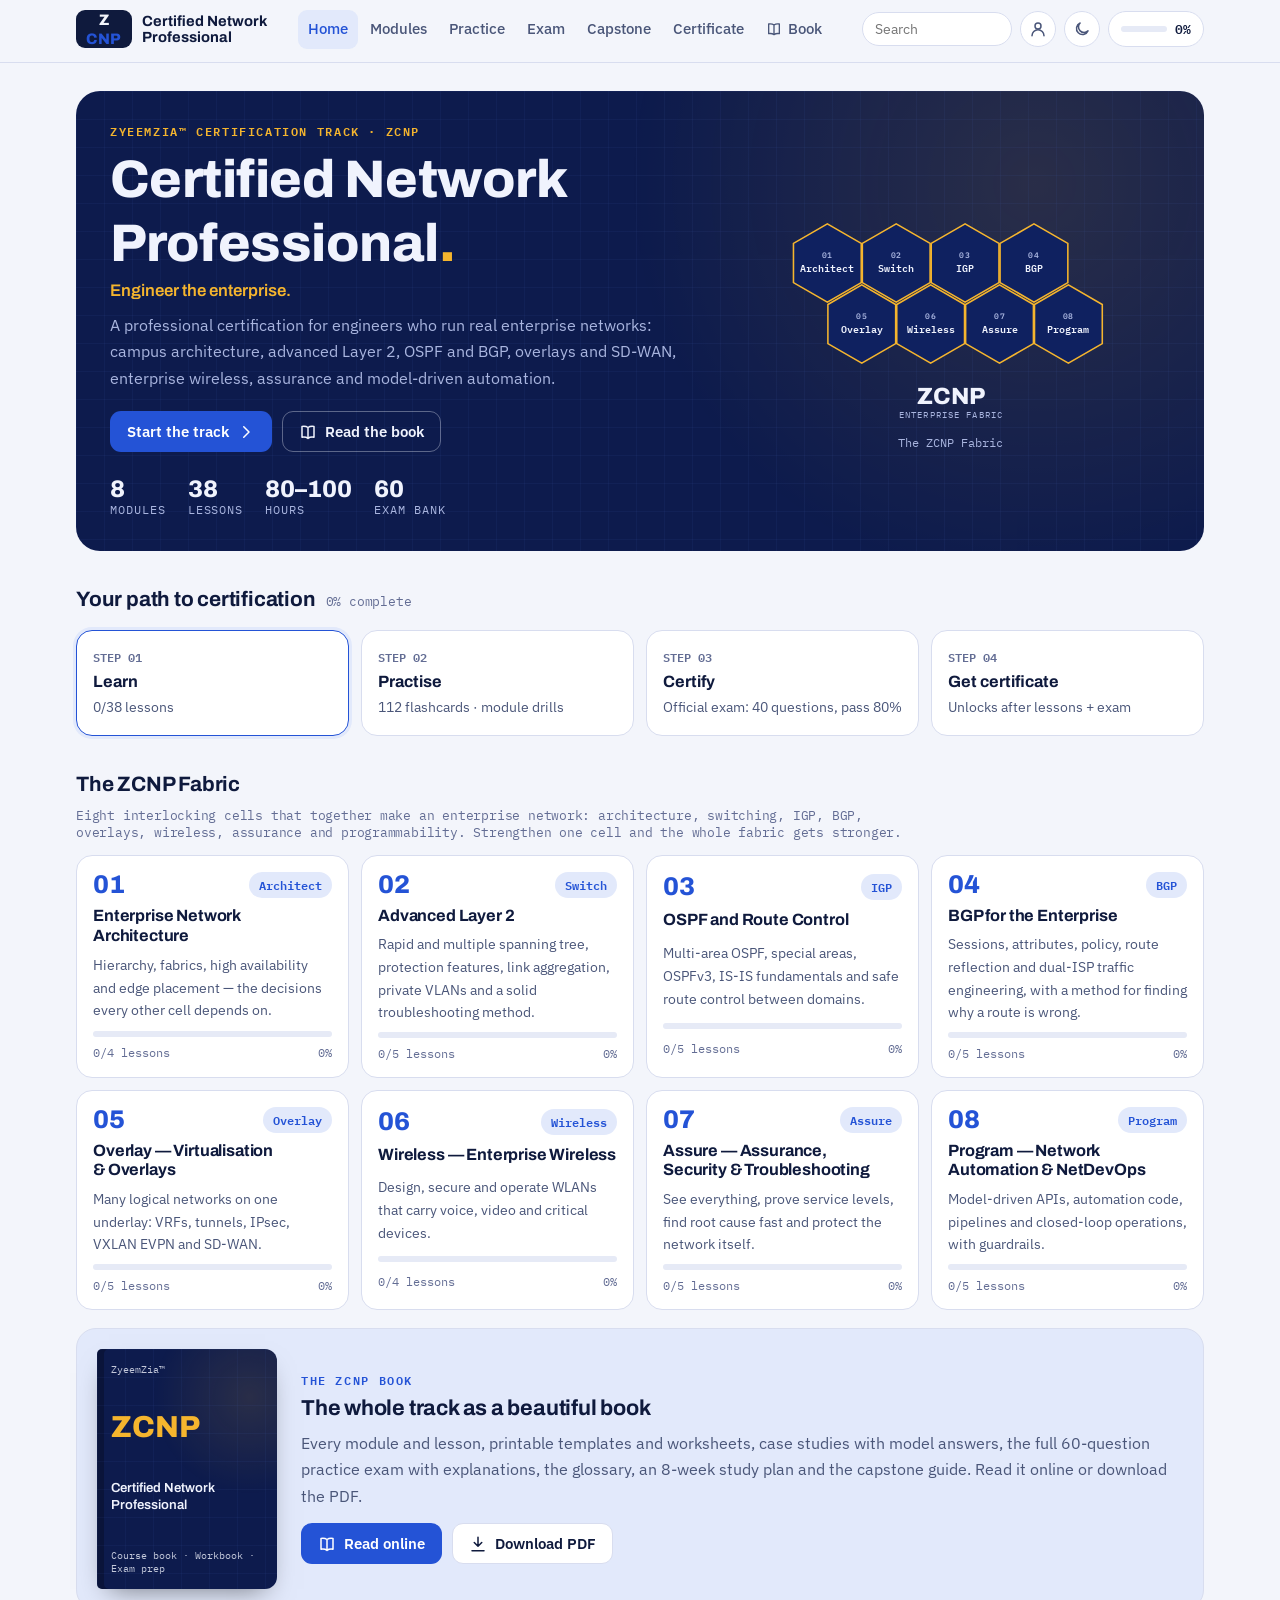
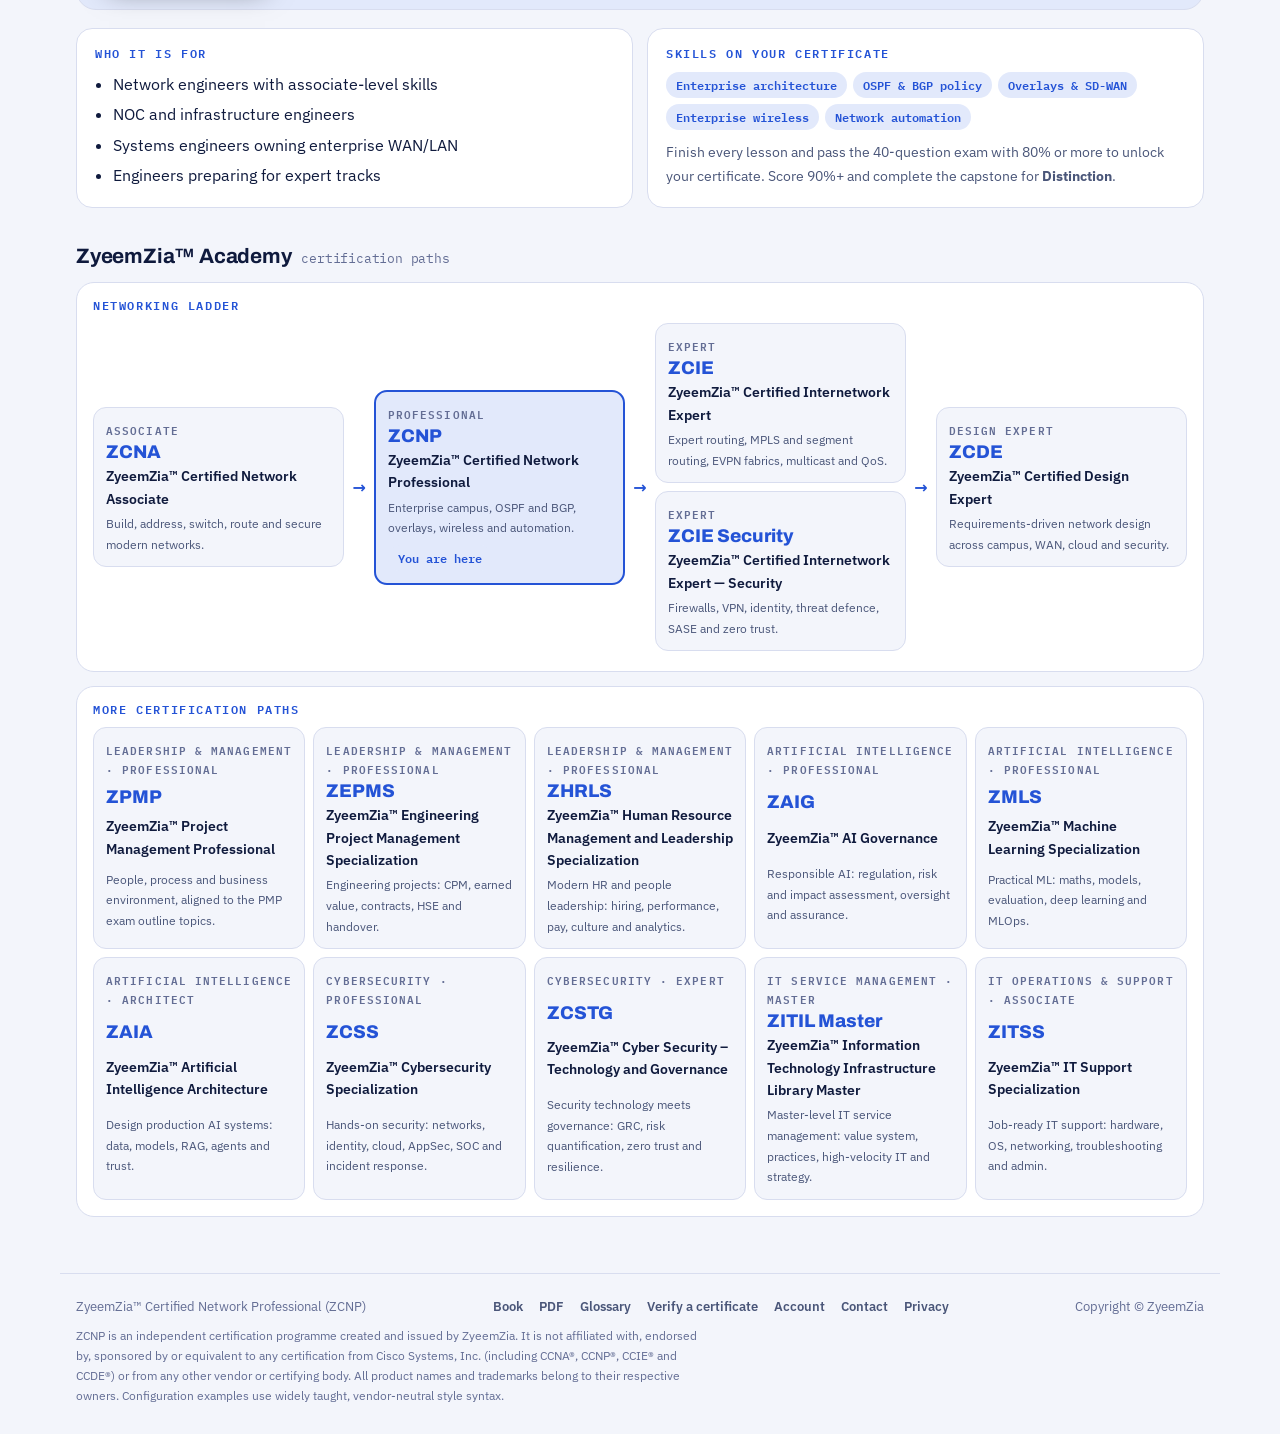
==== index.html @ 9e2314c8 "2026 content refresh: diagrams in lessons and book, key takeaways, faster pages Up-to-date content a" ====
<!doctype html>
<html lang="en">
<head>
<meta charset="utf-8">
<meta name="viewport" content="width=device-width, initial-scale=1, viewport-fit=cover">
<title>ZyeemZia™ Certified Network Professional (ZCNP)</title>
<meta name="description" content="ZyeemZia™ Certified Network Professional (ZCNP): enterprise architecture, advanced switching, OSPF and BGP, overlays and SD-WAN, enterprise wireless, assurance and network automation. Free online course, smart book and certificate. Independent programme, not affiliated with Cisco.">
<meta name="author" content="ZyeemZia">
<meta name="theme-color" content="#0d1b4d">
<link rel="icon" href="favicon.svg" type="image/svg+xml">
<link rel="canonical" href="https://zcnp.zyeemzia.com/">
<meta property="og:type" content="website">
<meta property="og:site_name" content="ZyeemZia™ Certification Tracks">
<meta property="og:title" content="ZyeemZia™ Certified Network Professional (ZCNP)">
<meta property="og:description" content="ZyeemZia™ Certified Network Professional (ZCNP): enterprise architecture, advanced switching, OSPF and BGP, overlays and SD-WAN, enterprise wireless, assurance and network automation. Free online course, smart book and certificate. Independent programme, not affiliated with Cisco.">
<meta property="og:url" content="https://zcnp.zyeemzia.com/">
<meta property="og:image" content="https://zcnp.zyeemzia.com/og-image.png">
<meta property="og:image:width" content="1200">
<meta property="og:image:height" content="630">
<meta name="twitter:card" content="summary_large_image">
<meta name="twitter:image" content="https://zcnp.zyeemzia.com/og-image.png">
<script>try{var z=JSON.parse(localStorage.getItem("zcnp.v1")||"{}").theme;if(z==="dark"||z==="light")document.documentElement.setAttribute("data-theme",z)}catch(e){}</script>
<link rel="stylesheet" href="fonts.css?v=66d4b9ed12">
<link rel="stylesheet" href="theme.css?v=30d2abb371">
<link rel="preload" href="fonts/IBMPlexSans-400-latin-a68a20.woff2" as="font" type="font/woff2" crossorigin>
<link rel="preload" href="fonts/Archivo-600-latin-79dc5e.woff2" as="font" type="font/woff2" crossorigin>
<link rel="stylesheet" href="app.css?v=385b0e401c">
</head>
<body>
<header class="topbar">
  <div class="topbar-in">
    <a class="brand" href="#home" aria-label="ZCNP home"><span class="brand-mark">Z<i>CNP</i></span><span class="brand-text"><b>Certified Network Professional</b><small>ZyeemZia™ Certification Track</small></span></a>
    <nav class="mainnav" id="mainnav" aria-label="Main"></nav>
    <div class="top-tools">
      <form class="search" id="searchForm" role="search"><input id="searchInput" type="search" placeholder="Search" aria-label="Search lessons and terms"></form>
      <a class="icon-btn search-icon" href="#search/" aria-label="Search"><svg viewBox="0 0 24 24" fill="none" stroke="currentColor" stroke-width="2" stroke-linecap="round" aria-hidden="true"><circle cx="11" cy="11" r="7"/><path d="M20 20l-4-4"/></svg></a>
      <a class="icon-btn" id="acctBtn" href="#account" aria-label="Sign in"></a>
      <button class="icon-btn" id="themeBtn" type="button" aria-label="Toggle dark mode"></button>
      <a class="prog-chip" id="progChip" href="#settings" aria-label="Your progress"></a>
    </div>
  </div>
  <div class="read-bar" id="readBar"></div>
</header>
<main id="view" class="view" tabindex="-1"><div class="boot" aria-label="Loading the course"><i></i><i></i><i></i></div></main>
<footer class="site-foot">
  <div class="row"><span>ZyeemZia™ Certified Network Professional (ZCNP)</span><span style="display:flex;gap:16px;flex-wrap:wrap"><a href="book.html" target="_blank" rel="noopener">Book</a><a href="ZCNP-Book.pdf" download>PDF</a><a href="#glossary">Glossary</a><a href="#verify/">Verify a certificate</a><a href="#account">Account</a><a href="#contact">Contact</a><a href="privacy.html">Privacy</a></span><span>Copyright © ZyeemZia</span></div>
  <p class="disc" id="disc"></p>
</footer>
<nav class="tabbar" id="tabbar" aria-label="Main mobile"></nav>
<div class="toast" id="toast" role="status" aria-live="polite" hidden></div>
<script defer src="core.js?v=756f940ff2"></script>
<script defer src="figures.js?v=d0575e00c2"></script>
<script defer src="family.js?v=7f5398b318"></script>
<script defer src="data/track.js?v=e5dce56b9c"></script>
<script defer src="data/m1-4.js?v=70530b1c42"></script>
<script defer src="data/m5-8.js?v=0940fc25f3"></script>
<script defer src="app.js?v=317a90ee0c"></script>
</body>
</html>
---- fonts.css ----
/* Bundled Google Fonts (SIL Open Font License) for offline use and PDF printing */
@font-face {
  font-family: 'Archivo';
  font-style: normal;
  font-weight: 600;
  font-stretch: 100%;
  font-display: swap;
  src: url(fonts/Archivo-600-latin-ext-20ba07.woff2) format('woff2');
  unicode-range: U+0100-02BA, U+02BD-02C5, U+02C7-02CC, U+02CE-02D7, U+02DD-02FF, U+0304, U+0308, U+0329, U+1D00-1DBF, U+1E00-1E9F, U+1EF2-1EFF, U+2020, U+20A0-20AB, U+20AD-20C4, U+2113, U+2C60-2C7F, U+A720-A7FF;
}
@font-face {
  font-family: 'Archivo';
  font-style: normal;
  font-weight: 600;
  font-stretch: 100%;
  font-display: swap;
  src: url(fonts/Archivo-600-latin-79dc5e.woff2) format('woff2');
  unicode-range: U+0000-00FF, U+0131, U+0152-0153, U+02BB-02BC, U+02C6, U+02DA, U+02DC, U+0304, U+0308, U+0329, U+2000-206F, U+20AC, U+2122, U+2191, U+2193, U+2212, U+2215, U+FEFF, U+FFFD;
}
@font-face {
  font-family: 'Archivo';
  font-style: normal;
  font-weight: 700;
  font-stretch: 100%;
  font-display: swap;
  src: url(fonts/Archivo-600-latin-ext-20ba07.woff2) format('woff2');
  unicode-range: U+0100-02BA, U+02BD-02C5, U+02C7-02CC, U+02CE-02D7, U+02DD-02FF, U+0304, U+0308, U+0329, U+1D00-1DBF, U+1E00-1E9F, U+1EF2-1EFF, U+2020, U+20A0-20AB, U+20AD-20C4, U+2113, U+2C60-2C7F, U+A720-A7FF;
}
@font-face {
  font-family: 'Archivo';
  font-style: normal;
  font-weight: 700;
  font-stretch: 100%;
  font-display: swap;
  src: url(fonts/Archivo-600-latin-79dc5e.woff2) format('woff2');
  unicode-range: U+0000-00FF, U+0131, U+0152-0153, U+02BB-02BC, U+02C6, U+02DA, U+02DC, U+0304, U+0308, U+0329, U+2000-206F, U+20AC, U+2122, U+2191, U+2193, U+2212, U+2215, U+FEFF, U+FFFD;
}
@font-face {
  font-family: 'Archivo';
  font-style: normal;
  font-weight: 800;
  font-stretch: 100%;
  font-display: swap;
  src: url(fonts/Archivo-600-latin-ext-20ba07.woff2) format('woff2');
  unicode-range: U+0100-02BA, U+02BD-02C5, U+02C7-02CC, U+02CE-02D7, U+02DD-02FF, U+0304, U+0308, U+0329, U+1D00-1DBF, U+1E00-1E9F, U+1EF2-1EFF, U+2020, U+20A0-20AB, U+20AD-20C4, U+2113, U+2C60-2C7F, U+A720-A7FF;
}
@font-face {
  font-family: 'Archivo';
  font-style: normal;
  font-weight: 800;
  font-stretch: 100%;
  font-display: swap;
  src: url(fonts/Archivo-600-latin-79dc5e.woff2) format('woff2');
  unicode-range: U+0000-00FF, U+0131, U+0152-0153, U+02BB-02BC, U+02C6, U+02DA, U+02DC, U+0304, U+0308, U+0329, U+2000-206F, U+20AC, U+2122, U+2191, U+2193, U+2212, U+2215, U+FEFF, U+FFFD;
}
@font-face {
  font-family: 'IBM Plex Mono';
  font-style: normal;
  font-weight: 400;
  font-display: swap;
  src: url(fonts/IBMPlexMono-400-latin-ext-7f25d9.woff2) format('woff2');
  unicode-range: U+0100-02BA, U+02BD-02C5, U+02C7-02CC, U+02CE-02D7, U+02DD-02FF, U+0304, U+0308, U+0329, U+1D00-1DBF, U+1E00-1E9F, U+1EF2-1EFF, U+2020, U+20A0-20AB, U+20AD-20C4, U+2113, U+2C60-2C7F, U+A720-A7FF;
}
@font-face {
  font-family: 'IBM Plex Mono';
  font-style: normal;
  font-weight: 400;
  font-display: swap;
  src: url(fonts/IBMPlexMono-400-latin-d196e8.woff2) format('woff2');
  unicode-range: U+0000-00FF, U+0131, U+0152-0153, U+02BB-02BC, U+02C6, U+02DA, U+02DC, U+0304, U+0308, U+0329, U+2000-206F, U+20AC, U+2122, U+2191, U+2193, U+2212, U+2215, U+FEFF, U+FFFD;
}
@font-face {
  font-family: 'IBM Plex Mono';
  font-style: normal;
  font-weight: 600;
  font-display: swap;
  src: url(fonts/IBMPlexMono-600-latin-ext-bf8910.woff2) format('woff2');
  unicode-range: U+0100-02BA, U+02BD-02C5, U+02C7-02CC, U+02CE-02D7, U+02DD-02FF, U+0304, U+0308, U+0329, U+1D00-1DBF, U+1E00-1E9F, U+1EF2-1EFF, U+2020, U+20A0-20AB, U+20AD-20C4, U+2113, U+2C60-2C7F, U+A720-A7FF;
}
@font-face {
  font-family: 'IBM Plex Mono';
  font-style: normal;
  font-weight: 600;
  font-display: swap;
  src: url(fonts/IBMPlexMono-600-latin-9b8270.woff2) format('woff2');
  unicode-range: U+0000-00FF, U+0131, U+0152-0153, U+02BB-02BC, U+02C6, U+02DA, U+02DC, U+0304, U+0308, U+0329, U+2000-206F, U+20AC, U+2122, U+2191, U+2193, U+2212, U+2215, U+FEFF, U+FFFD;
}
@font-face {
  font-family: 'IBM Plex Sans';
  font-style: italic;
  font-weight: 400;
  font-stretch: 100%;
  font-display: swap;
  src: url(fonts/IBMPlexSans-400i-latin-ext-77f5d9.woff2) format('woff2');
  unicode-range: U+0100-02BA, U+02BD-02C5, U+02C7-02CC, U+02CE-02D7, U+02DD-02FF, U+0304, U+0308, U+0329, U+1D00-1DBF, U+1E00-1E9F, U+1EF2-1EFF, U+2020, U+20A0-20AB, U+20AD-20C4, U+2113, U+2C60-2C7F, U+A720-A7FF;
}
@font-face {
  font-family: 'IBM Plex Sans';
  font-style: italic;
  font-weight: 400;
  font-stretch: 100%;
  font-display: swap;
  src: url(fonts/IBMPlexSans-400i-latin-46a3d9.woff2) format('woff2');
  unicode-range: U+0000-00FF, U+0131, U+0152-0153, U+02BB-02BC, U+02C6, U+02DA, U+02DC, U+0304, U+0308, U+0329, U+2000-206F, U+20AC, U+2122, U+2191, U+2193, U+2212, U+2215, U+FEFF, U+FFFD;
}
@font-face {
  font-family: 'IBM Plex Sans';
  font-style: normal;
  font-weight: 400;
  font-stretch: 100%;
  font-display: swap;
  src: url(fonts/IBMPlexSans-400-latin-ext-71c30c.woff2) format('woff2');
  unicode-range: U+0100-02BA, U+02BD-02C5, U+02C7-02CC, U+02CE-02D7, U+02DD-02FF, U+0304, U+0308, U+0329, U+1D00-1DBF, U+1E00-1E9F, U+1EF2-1EFF, U+2020, U+20A0-20AB, U+20AD-20C4, U+2113, U+2C60-2C7F, U+A720-A7FF;
}
@font-face {
  font-family: 'IBM Plex Sans';
  font-style: normal;
  font-weight: 400;
  font-stretch: 100%;
  font-display: swap;
  src: url(fonts/IBMPlexSans-400-latin-a68a20.woff2) format('woff2');
  unicode-range: U+0000-00FF, U+0131, U+0152-0153, U+02BB-02BC, U+02C6, U+02DA, U+02DC, U+0304, U+0308, U+0329, U+2000-206F, U+20AC, U+2122, U+2191, U+2193, U+2212, U+2215, U+FEFF, U+FFFD;
}
@font-face {
  font-family: 'IBM Plex Sans';
  font-style: normal;
  font-weight: 500;
  font-stretch: 100%;
  font-display: swap;
  src: url(fonts/IBMPlexSans-400-latin-ext-71c30c.woff2) format('woff2');
  unicode-range: U+0100-02BA, U+02BD-02C5, U+02C7-02CC, U+02CE-02D7, U+02DD-02FF, U+0304, U+0308, U+0329, U+1D00-1DBF, U+1E00-1E9F, U+1EF2-1EFF, U+2020, U+20A0-20AB, U+20AD-20C4, U+2113, U+2C60-2C7F, U+A720-A7FF;
}
@font-face {
  font-family: 'IBM Plex Sans';
  font-style: normal;
  font-weight: 500;
  font-stretch: 100%;
  font-display: swap;
  src: url(fonts/IBMPlexSans-400-latin-a68a20.woff2) format('woff2');
  unicode-range: U+0000-00FF, U+0131, U+0152-0153, U+02BB-02BC, U+02C6, U+02DA, U+02DC, U+0304, U+0308, U+0329, U+2000-206F, U+20AC, U+2122, U+2191, U+2193, U+2212, U+2215, U+FEFF, U+FFFD;
}
@font-face {
  font-family: 'IBM Plex Sans';
  font-style: normal;
  font-weight: 600;
  font-stretch: 100%;
  font-display: swap;
  src: url(fonts/IBMPlexSans-400-latin-ext-71c30c.woff2) format('woff2');
  unicode-range: U+0100-02BA, U+02BD-02C5, U+02C7-02CC, U+02CE-02D7, U+02DD-02FF, U+0304, U+0308, U+0329, U+1D00-1DBF, U+1E00-1E9F, U+1EF2-1EFF, U+2020, U+20A0-20AB, U+20AD-20C4, U+2113, U+2C60-2C7F, U+A720-A7FF;
}
@font-face {
  font-family: 'IBM Plex Sans';
  font-style: normal;
  font-weight: 600;
  font-stretch: 100%;
  font-display: swap;
  src: url(fonts/IBMPlexSans-400-latin-a68a20.woff2) format('woff2');
  unicode-range: U+0000-00FF, U+0131, U+0152-0153, U+02BB-02BC, U+02C6, U+02DA, U+02DC, U+0304, U+0308, U+0329, U+2000-206F, U+20AC, U+2122, U+2191, U+2193, U+2212, U+2215, U+FEFF, U+FFFD;
}
@font-face {
  font-family: 'IBM Plex Sans';
  font-style: normal;
  font-weight: 700;
  font-stretch: 100%;
  font-display: swap;
  src: url(fonts/IBMPlexSans-400-latin-ext-71c30c.woff2) format('woff2');
  unicode-range: U+0100-02BA, U+02BD-02C5, U+02C7-02CC, U+02CE-02D7, U+02DD-02FF, U+0304, U+0308, U+0329, U+1D00-1DBF, U+1E00-1E9F, U+1EF2-1EFF, U+2020, U+20A0-20AB, U+20AD-20C4, U+2113, U+2C60-2C7F, U+A720-A7FF;
}
@font-face {
  font-family: 'IBM Plex Sans';
  font-style: normal;
  font-weight: 700;
  font-stretch: 100%;
  font-display: swap;
  src: url(fonts/IBMPlexSans-400-latin-a68a20.woff2) format('woff2');
  unicode-range: U+0000-00FF, U+0131, U+0152-0153, U+02BB-02BC, U+02C6, U+02DA, U+02DC, U+0304, U+0308, U+0329, U+2000-206F, U+20AC, U+2122, U+2191, U+2193, U+2212, U+2215, U+FEFF, U+FFFD;
}
@font-face {
  font-family: 'Sora';
  font-style: normal;
  font-weight: 500;
  font-display: swap;
  src: url(fonts/Sora-500-latin-ext-f9e5e3.woff2) format('woff2');
  unicode-range: U+0100-02BA, U+02BD-02C5, U+02C7-02CC, U+02CE-02D7, U+02DD-02FF, U+0304, U+0308, U+0329, U+1D00-1DBF, U+1E00-1E9F, U+1EF2-1EFF, U+2020, U+20A0-20AB, U+20AD-20C4, U+2113, U+2C60-2C7F, U+A720-A7FF;
}
@font-face {
  font-family: 'Sora';
  font-style: normal;
  font-weight: 500;
  font-display: swap;
  src: url(fonts/Sora-500-latin-4fa0aa.woff2) format('woff2');
  unicode-range: U+0000-00FF, U+0131, U+0152-0153, U+02BB-02BC, U+02C6, U+02DA, U+02DC, U+0304, U+0308, U+0329, U+2000-206F, U+20AC, U+2122, U+2191, U+2193, U+2212, U+2215, U+FEFF, U+FFFD;
}
@font-face {
  font-family: 'Sora';
  font-style: normal;
  font-weight: 600;
  font-display: swap;
  src: url(fonts/Sora-500-latin-ext-f9e5e3.woff2) format('woff2');
  unicode-range: U+0100-02BA, U+02BD-02C5, U+02C7-02CC, U+02CE-02D7, U+02DD-02FF, U+0304, U+0308, U+0329, U+1D00-1DBF, U+1E00-1E9F, U+1EF2-1EFF, U+2020, U+20A0-20AB, U+20AD-20C4, U+2113, U+2C60-2C7F, U+A720-A7FF;
}
@font-face {
  font-family: 'Sora';
  font-style: normal;
  font-weight: 600;
  font-display: swap;
  src: url(fonts/Sora-500-latin-4fa0aa.woff2) format('woff2');
  unicode-range: U+0000-00FF, U+0131, U+0152-0153, U+02BB-02BC, U+02C6, U+02DA, U+02DC, U+0304, U+0308, U+0329, U+2000-206F, U+20AC, U+2122, U+2191, U+2193, U+2212, U+2215, U+FEFF, U+FFFD;
}
@font-face {
  font-family: 'Sora';
  font-style: normal;
  font-weight: 700;
  font-display: swap;
  src: url(fonts/Sora-500-latin-ext-f9e5e3.woff2) format('woff2');
  unicode-range: U+0100-02BA, U+02BD-02C5, U+02C7-02CC, U+02CE-02D7, U+02DD-02FF, U+0304, U+0308, U+0329, U+1D00-1DBF, U+1E00-1E9F, U+1EF2-1EFF, U+2020, U+20A0-20AB, U+20AD-20C4, U+2113, U+2C60-2C7F, U+A720-A7FF;
}
@font-face {
  font-family: 'Sora';
  font-style: normal;
  font-weight: 700;
  font-display: swap;
  src: url(fonts/Sora-500-latin-4fa0aa.woff2) format('woff2');
  unicode-range: U+0000-00FF, U+0131, U+0152-0153, U+02BB-02BC, U+02C6, U+02DA, U+02DC, U+0304, U+0308, U+0329, U+2000-206F, U+20AC, U+2122, U+2191, U+2193, U+2212, U+2215, U+FEFF, U+FFFD;
}
@font-face {
  font-family: 'Sora';
  font-style: normal;
  font-weight: 800;
  font-display: swap;
  src: url(fonts/Sora-500-latin-ext-f9e5e3.woff2) format('woff2');
  unicode-range: U+0100-02BA, U+02BD-02C5, U+02C7-02CC, U+02CE-02D7, U+02DD-02FF, U+0304, U+0308, U+0329, U+1D00-1DBF, U+1E00-1E9F, U+1EF2-1EFF, U+2020, U+20A0-20AB, U+20AD-20C4, U+2113, U+2C60-2C7F, U+A720-A7FF;
}
@font-face {
  font-family: 'Sora';
  font-style: normal;
  font-weight: 800;
  font-display: swap;
  src: url(fonts/Sora-500-latin-4fa0aa.woff2) format('woff2');
  unicode-range: U+0000-00FF, U+0131, U+0152-0153, U+02BB-02BC, U+02C6, U+02DA, U+02DC, U+0304, U+0308, U+0329, U+2000-206F, U+20AC, U+2122, U+2191, U+2193, U+2212, U+2215, U+FEFF, U+FFFD;
}
---- theme.css ----
/* ZCNP — "carrier": royal blue, amber signal; fine circuit-grid motif. */
:root {
  --bg: #f3f5fb; --surface: #ffffff; --surface-2: #e6eaf6; --ink: #0f1a3d; --ink-2: #4a5679; --ink-3: #636d94; --line: #d8ddef;
  --accent: #2453d6; --accent-ink: #ffffff; --accent-soft: #e2e9fb; --accent-2: #946604; --accent-2-soft: #f7ecd2;
  --good: #1d7a4b; --good-soft: #dcf1e4; --bad: #b42a2a; --bad-soft: #f9e2e0; --warn: #b77800; --warn-soft: #fbefd3; --on-status: #ffffff;
  --hero-bg: #0d1b4d; --hero-ink: #f0f3fd; --hero-ink-2: #a9b5df; --hero-accent: #f5b52e;
  --motif: linear-gradient(rgba(111,155,255,.10) 1px, transparent 1px) 0 0 / 28px 28px, linear-gradient(90deg, rgba(111,155,255,.10) 1px, transparent 1px) 0 0 / 28px 28px, radial-gradient(circle at 85% 20%, rgba(245,181,46,.25), transparent 40%);
  --sg-line: #2a3c7a; --sg-accent: #f5b52e; --sg-accent-2: #6f9bff; --sg-node: #0f2160; --sg-ink: #f0f3fd; --sg-ink-2: #a9b5df;
  --f-display: "Archivo", "IBM Plex Sans", "Segoe UI", sans-serif; --f-body: "IBM Plex Sans", "Segoe UI", system-ui, sans-serif; --f-mono: "IBM Plex Mono", Consolas, monospace;
  --radius: 16px;
}
@media (prefers-color-scheme: dark) {
  :root:not([data-theme="light"]) {
  --bg: #080e24; --surface: #0f1733; --surface-2: #172143; --ink: #e8ecfa; --ink-2: #a5aed0; --ink-3: #7983a3; --line: #243056;
  --accent: #6f9bff; --accent-ink: #06102e; --accent-soft: #1a2a5c; --accent-2: #f5b52e; --accent-2-soft: #3a2c0c;
  --good: #5bd39a; --good-soft: #10301f; --bad: #ff7a7a; --bad-soft: #3a1616; --warn: #f2b84c; --warn-soft: #3a2c10; --on-status: #080e24;
  color-scheme: dark;
  }
}
:root[data-theme="dark"] {
  --bg: #080e24; --surface: #0f1733; --surface-2: #172143; --ink: #e8ecfa; --ink-2: #a5aed0; --ink-3: #7983a3; --line: #243056;
  --accent: #6f9bff; --accent-ink: #06102e; --accent-soft: #1a2a5c; --accent-2: #f5b52e; --accent-2-soft: #3a2c0c;
  --good: #5bd39a; --good-soft: #10301f; --bad: #ff7a7a; --bad-soft: #3a1616; --warn: #f2b84c; --warn-soft: #3a2c10; --on-status: #080e24;
  color-scheme: dark;
}
---- app.css ----
/* ZyeemZia certification engine — site styles. Colours and faces come from theme.css (per track). */
* { box-sizing: border-box; }
[hidden] { display: none !important; }
html { -webkit-text-size-adjust: 100%; }
body { margin: 0; background: var(--bg); color: var(--ink); font: 16px/1.65 var(--f-body); }
a { color: var(--accent); }
button { font: inherit; color: inherit; }
:focus-visible { outline: 3px solid var(--accent-2); outline-offset: 2px; border-radius: 6px; }
h1, h2, h3, h4 { margin: 0; line-height: 1.2; text-wrap: balance; font-family: var(--f-display); letter-spacing: -.01em; }
p { margin: 0; }
code { font: .9em var(--f-mono); background: var(--surface-2); padding: 1px 6px; border-radius: 5px; }
.muted { color: var(--ink-2); }
.eyebrow { font: 600 .72rem/1.2 var(--f-mono); letter-spacing: .14em; text-transform: uppercase; color: var(--accent); }

/* ---------- chrome ---------- */
.topbar { position: sticky; top: 0; padding-top: env(safe-area-inset-top, 0px); z-index: 30; background: color-mix(in srgb, var(--bg) 88%, transparent); backdrop-filter: blur(10px) saturate(1.3); -webkit-backdrop-filter: blur(10px) saturate(1.3); border-bottom: 1px solid var(--line); }
.topbar-in { max-width: 1160px; margin: 0 auto; display: flex; align-items: center; gap: 16px; padding-block: 10px; padding-left: max(16px, env(safe-area-inset-left, 0px)); padding-right: max(16px, env(safe-area-inset-right, 0px)); }
.brand { display: flex; align-items: center; gap: 10px; text-decoration: none; color: var(--ink); flex-shrink: 0; }
.brand-mark { height: 38px; padding: 0 10px; display: grid; place-items: center; background: var(--ink); color: var(--bg); font: 800 .95rem var(--f-display); letter-spacing: .04em; border-radius: 9px; }
.brand-mark i { font-style: normal; color: var(--accent); }
.brand-text { display: flex; flex-direction: column; line-height: 1.15; }
.brand-text b { font: 700 .92rem var(--f-display); }
.brand-text small { font: 500 .7rem var(--f-mono); color: var(--ink-2); letter-spacing: .04em; }
.mainnav { display: flex; gap: 2px; margin-left: 8px; }
.mainnav a { text-decoration: none; color: var(--ink-2); padding: 7px 10px; border-radius: 9px; font-weight: 500; font-size: .93rem; white-space: nowrap; display: inline-flex; gap: 6px; align-items: center; }
.mainnav a:hover { background: var(--surface-2); color: var(--ink); }
.mainnav a[aria-current="page"] { color: var(--accent); background: var(--accent-soft); }
.mainnav svg { width: 16px; height: 16px; }
.top-tools { margin-left: auto; display: flex; gap: 8px; align-items: center; }
.icon-btn { width: 36px; height: 36px; border-radius: 50%; border: 1px solid var(--line); background: var(--surface); display: grid; place-items: center; cursor: pointer; color: var(--ink-2); }
.icon-btn svg, .btn svg, .tabbar svg { width: 18px; height: 18px; }
.prog-chip { display: inline-flex; align-items: center; gap: 8px; text-decoration: none; color: var(--ink); font: 600 .82rem var(--f-mono); background: var(--surface); border: 1px solid var(--line); padding: 6px 12px; border-radius: 999px; font-variant-numeric: tabular-nums; white-space: nowrap; }
.prog-chip i { width: 46px; height: 6px; border-radius: 9px; background: var(--surface-2); overflow: hidden; display: inline-block; }
.prog-chip i b { display: block; height: 100%; background: var(--accent); }
.read-bar { height: 3px; width: 100%; background: var(--accent); transform: scaleX(0); transform-origin: 0 50%; transition: transform .15s; }
.tabbar { display: none; }
.view { max-width: 1160px; margin: 0 auto; outline: none; padding-block: 28px 56px; padding-left: max(16px, env(safe-area-inset-left, 0px)); padding-right: max(16px, env(safe-area-inset-right, 0px)); }
.site-foot { max-width: 1160px; margin: 0 auto; padding-block: 22px 28px; padding-left: max(16px, env(safe-area-inset-left, 0px)); padding-right: max(16px, env(safe-area-inset-right, 0px)); border-top: 1px solid var(--line); color: var(--ink-3); font-size: .82rem; display: grid; gap: 8px; }
.site-foot .row { display: flex; gap: 8px 18px; flex-wrap: wrap; justify-content: space-between; }
.site-foot a { color: var(--ink-2); text-decoration: none; font-weight: 600; }
.site-foot .disc { font-size: .76rem; max-width: 90ch; }

/* ---------- common ---------- */
.btn { display: inline-flex; align-items: center; justify-content: center; gap: 8px; border: 1px solid var(--line); background: var(--surface); color: var(--ink); padding: 10px 16px; border-radius: 11px; cursor: pointer; font-weight: 600; text-decoration: none; font-size: .95rem; line-height: 1.25; }
.btn:hover { border-color: var(--ink-3); }
.btn-primary { background: var(--accent); color: var(--accent-ink); border-color: transparent; }
.btn-primary:hover { filter: brightness(1.07); border-color: transparent; }
.btn-dark { background: var(--ink); color: var(--bg); border-color: transparent; }
.btn-ghost { background: none; border-color: transparent; color: var(--ink-2); }
.btn-sm { padding: 6px 11px; font-size: .85rem; border-radius: 9px; }
.btn[disabled] { opacity: .45; cursor: not-allowed; }
.chip { display: inline-flex; align-items: center; gap: 5px; padding: 3px 10px; border-radius: 999px; font: 600 .76rem var(--f-mono); background: var(--surface-2); color: var(--ink-2); white-space: nowrap; }
.chip.ok { background: var(--good-soft); color: var(--good); }
.chip.acc { background: var(--accent-soft); color: var(--accent); }
.chips { display: flex; flex-wrap: wrap; gap: 6px; }
.card { background: var(--surface); border: 1px solid var(--line); border-radius: var(--radius); }
.page-head { display: grid; gap: 6px; margin-bottom: 22px; }
.page-title { font-size: clamp(1.7rem, 3.4vw, 2.4rem); }
.section-title { font-size: 1.3rem; margin: 36px 0 14px; display: flex; align-items: baseline; gap: 10px; flex-wrap: wrap; }
.section-title small { font: 500 .8rem var(--f-mono); color: var(--ink-3); }
.bar { height: 6px; border-radius: 9px; background: var(--surface-2); overflow: hidden; }
.bar > i { display: block; height: 100%; background: var(--accent); }
.empty { text-align: center; padding: 48px 20px; color: var(--ink-2); border: 1px dashed var(--line); border-radius: 18px; }

/* ---------- home ---------- */
.hero { position: relative; overflow: hidden; display: grid; grid-template-columns: minmax(0, 1.15fr) minmax(0, .85fr); gap: 28px; align-items: center; padding: 34px; border-radius: 24px; background: var(--hero-bg); color: var(--hero-ink); }
.hero .motif { position: absolute; inset: 0; pointer-events: none; opacity: .5; background: var(--motif); }
.hero > *:not(.motif) { position: relative; min-width: 0; }
.hero .eyebrow { color: var(--hero-accent); }
.hero h1 { font-size: clamp(2rem, 4.6vw, 3.3rem); font-weight: 800; margin: 10px 0 6px; color: var(--hero-ink); }
.hero h1 span { color: var(--hero-accent); }
.hero .tag { font: 600 1.05rem var(--f-display); color: var(--hero-accent); }
.hero .lead { color: var(--hero-ink-2); max-width: 58ch; margin-top: 12px; }
.hero-actions { display: flex; gap: 10px; flex-wrap: wrap; margin-top: 20px; }
.hero .btn:not(.btn-primary) { background: transparent; color: var(--hero-ink); border-color: color-mix(in srgb, var(--hero-ink) 35%, transparent); }
.hero-stats { display: flex; gap: 22px; flex-wrap: wrap; margin-top: 24px; }
.hero-stats div { display: grid; }
.hero-stats b { font: 800 1.5rem var(--f-display); color: var(--hero-ink); font-variant-numeric: tabular-nums; }
.hero-stats span { font: 500 .74rem var(--f-mono); color: var(--hero-ink-2); text-transform: uppercase; letter-spacing: .08em; }
.hero-sig { display: grid; justify-items: center; gap: 8px; }
.hero-sig .sg { width: 100%; max-width: 360px; height: auto; }
.hero-sig figcaption { font: 500 .78rem var(--f-mono); color: var(--hero-ink-2); text-align: center; }

.path { display: grid; grid-template-columns: repeat(4, minmax(0, 1fr)); gap: 12px; margin-top: 18px; }
.path-step { padding: 16px; border-radius: 16px; background: var(--surface); border: 1px solid var(--line); display: grid; gap: 6px; position: relative; }
.path-step .n { font: 700 .74rem var(--f-mono); color: var(--ink-3); }
.path-step b { font: 700 1.02rem var(--f-display); }
.path-step small { color: var(--ink-2); font-size: .85rem; }
.path-step.done { border-color: var(--good); }
.path-step.done .n { color: var(--good); }
.path-step.now { border-color: var(--accent); box-shadow: 0 0 0 3px var(--accent-soft); }

.mod-grid { display: grid; grid-template-columns: repeat(4, minmax(0, 1fr)); gap: 12px; }
.mod-card { display: grid; gap: 8px; padding: 16px; border-radius: 16px; background: var(--surface); border: 1px solid var(--line); text-decoration: none; color: var(--ink); transition: transform .15s, border-color .15s; min-width: 0; }
.mod-card:hover { transform: translateY(-2px); border-color: var(--accent); }
.mod-top { display: flex; justify-content: space-between; align-items: center; }
.mod-num { font: 800 1.6rem/1 var(--f-display); color: var(--accent); }
.mod-card h3 { font-size: 1.02rem; }
.mod-card p { font-size: .86rem; color: var(--ink-2); }
.mod-card .meta { display: flex; justify-content: space-between; font: 500 .74rem var(--f-mono); color: var(--ink-3); }
.book-banner { display: grid; grid-template-columns: 180px minmax(0, 1fr); gap: 24px; align-items: center; padding: 20px; border-radius: 20px; background: var(--accent-soft); border: 1px solid var(--line); margin-top: 18px; }
.bb-cover { aspect-ratio: 3/4; border-radius: 5px 12px 12px 5px; background: var(--hero-bg); color: var(--hero-ink); padding: 14px; display: flex; flex-direction: column; justify-content: space-between; text-decoration: none; box-shadow: inset 7px 0 0 rgba(0,0,0,.25), 0 12px 26px -12px rgba(0,0,0,.5); position: relative; overflow: hidden; transition: transform .2s; }
.bb-cover:hover { transform: rotate(-2deg) translateY(-3px); }
.bb-cover .motif { position: absolute; inset: 0; background: var(--motif); opacity: .5; }
.bb-cover > *:not(.motif) { position: relative; }
.bb-cover b { font: 800 1.9rem/1 var(--f-display); color: var(--hero-accent); }
.bb-cover span { font: 600 .82rem/1.3 var(--f-display); }
.bb-cover small { font: 500 .62rem var(--f-mono); opacity: .8; }
.bb-text { display: grid; gap: 8px; min-width: 0; }
.bb-text h2 { font-size: 1.35rem; }
.two { display: grid; grid-template-columns: minmax(0, 1fr) minmax(0, 1fr); gap: 14px; }
.list-card { padding: 18px; display: grid; gap: 10px; }
.list-card ul { margin: 0; padding-left: 18px; display: grid; gap: 4px; }

/* ---------- module & lesson ---------- */
.crumbs { display: flex; gap: 8px; align-items: center; font-size: .85rem; color: var(--ink-2); flex-wrap: wrap; }
.crumbs a { color: var(--ink-2); text-decoration: none; }
.mod-hero { padding: 26px; border-radius: 20px; background: var(--surface); border: 1px solid var(--line); display: grid; grid-template-columns: auto minmax(0, 1fr); gap: 22px; margin: 14px 0 22px; align-items: start; }
.mod-big { font: 800 4rem/1 var(--f-display); color: var(--accent); }
.outcomes { margin: 12px 0 0; padding: 0; list-style: none; display: grid; gap: 6px; }
.outcomes li { display: flex; gap: 10px; }
.outcomes li::before { content: ""; width: 8px; height: 8px; margin-top: .6em; flex-shrink: 0; background: var(--accent); border-radius: 2px; }
.lesson-list { display: grid; gap: 10px; }
.lesson-row { display: grid; grid-template-columns: 54px minmax(0, 1fr) auto; gap: 14px; align-items: center; padding: 14px 16px; border-radius: 14px; background: var(--surface); border: 1px solid var(--line); text-decoration: none; color: var(--ink); }
.lesson-row:hover { border-color: var(--accent); }
.lesson-row .ln { font: 700 1.15rem var(--f-mono); color: var(--ink-3); text-align: center; }
.lesson-row.done .ln { color: var(--good); }
.lesson-row b { font-family: var(--f-display); }
.lesson-row small { display: block; color: var(--ink-2); }
.lesson { max-width: 840px; margin: 0 auto; }
.lesson-head { margin: 14px 0 22px; padding: 24px; border-radius: 20px; background: var(--surface); border: 1px solid var(--line); border-top: 5px solid var(--accent); }
.lesson-head h1 { font-size: clamp(1.5rem, 3.2vw, 2.1rem); margin: 6px 0; }
.objectives { margin: 12px 0 0; padding: 12px 14px; list-style: none; display: grid; gap: 6px; background: var(--surface-2); border-radius: 12px; font-size: .95rem; }
.objectives li::before { content: "→ "; color: var(--accent); font-weight: 700; }
.blocks { display: grid; gap: 18px; }
.blk-title { font-size: 1.12rem; margin-bottom: 8px; }
.b-text { font-size: 1.04rem; }
.callout { padding: 14px 16px; border-radius: 14px; border-left: 4px solid var(--c); background: color-mix(in srgb, var(--c) 9%, var(--surface)); }
.callout .ct { font: 700 .72rem var(--f-mono); letter-spacing: .12em; text-transform: uppercase; color: var(--c); display: block; margin-bottom: 4px; }
.callout b.h { display: block; font-family: var(--f-display); margin-bottom: 2px; }
.callout.insight { --c: var(--accent-2); } .callout.warning { --c: var(--bad); } .callout.example { --c: var(--good); } .callout.pro { --c: var(--accent); } .callout.definition { --c: var(--ink-2); }
.keypoints { padding: 16px 18px; border-radius: 14px; background: var(--surface); border: 1px solid var(--line); }
.keypoints ul { margin: 0; padding: 0; list-style: none; display: grid; gap: 8px; }
.keypoints li { display: grid; grid-template-columns: 22px minmax(0, 1fr); }
.keypoints li::before { content: "✓"; color: var(--accent); font-weight: 800; }
.tbl { overflow-x: auto; border: 1px solid var(--line); border-radius: 14px; background: var(--surface); }
table { width: 100%; border-collapse: collapse; font-size: .93rem; }
th, td { text-align: left; padding: 9px 12px; border-bottom: 1px solid var(--line); vertical-align: top; }
th { background: var(--surface-2); font: 600 .78rem var(--f-mono); letter-spacing: .04em; color: var(--ink-2); text-transform: uppercase; }
tr:last-child td { border-bottom: 0; }
.steps { margin: 0; padding: 0; list-style: none; counter-reset: st; display: grid; gap: 10px; }
.steps li { counter-increment: st; display: grid; grid-template-columns: 38px minmax(0, 1fr); gap: 12px; padding: 12px 14px; border-radius: 14px; background: var(--surface); border: 1px solid var(--line); }
.steps li::before { content: counter(st, decimal-leading-zero); font: 700 .95rem var(--f-mono); color: var(--accent); padding-top: 2px; }
.steps b { font-family: var(--f-display); display: block; }
.fw { display: grid; grid-template-columns: repeat(auto-fill, minmax(200px, 1fr)); gap: 10px; }
.fw-card { padding: 14px; border-radius: 14px; background: var(--surface); border: 1px solid var(--line); display: grid; gap: 4px; align-content: start; }
.fw-card .lab { font: 800 .82rem var(--f-mono); color: var(--accent-ink); background: var(--accent); justify-self: start; padding: 2px 8px; border-radius: 6px; }
.fw-card b { font-family: var(--f-display); }
.fw-card p { font-size: .9rem; color: var(--ink-2); }
.cmp { display: grid; grid-template-columns: repeat(var(--n), minmax(0, 1fr)); gap: 10px; }
.cmp-col { padding: 14px; border-radius: 14px; background: var(--surface); border: 1px solid var(--line); }
.cmp-col h4 { font-size: 1rem; padding-bottom: 8px; margin-bottom: 8px; border-bottom: 2px solid var(--accent); }
.cmp-col ul { margin: 0; padding-left: 18px; display: grid; gap: 4px; font-size: .92rem; }
.flow { display: flex; gap: 0; overflow-x: auto; padding: 4px 2px 8px; }
.flow-i { flex: 1 1 0; min-width: 130px; padding: 12px; background: var(--surface); border: 1px solid var(--line); border-radius: 12px; position: relative; display: grid; gap: 4px; align-content: start; }
.flow-i + .flow-i { margin-left: 22px; }
.flow-i + .flow-i::before { content: ""; position: absolute; left: -19px; top: 50%; width: 16px; height: 2px; background: var(--accent); }
.flow-i + .flow-i::after { content: ""; position: absolute; left: -7px; top: calc(50% - 4px); border: 5px solid transparent; border-left-color: var(--accent); }
.flow-i b { font: 700 .92rem var(--f-display); }
.flow-i span { font-size: .82rem; color: var(--ink-2); }
.flow-i .k { font: 700 .7rem var(--f-mono); color: var(--accent); }
.layers { display: grid; gap: 6px; }
.layer { display: grid; grid-template-columns: 170px minmax(0, 1fr); border-radius: 12px; overflow: hidden; border: 1px solid var(--line); background: var(--surface); }
.layer > b { background: color-mix(in srgb, var(--accent) calc(var(--d) * 1%), var(--surface)); color: var(--ink); padding: 10px 12px; font: 700 .88rem var(--f-display); display: flex; align-items: center; }
.layer .parts { display: flex; flex-wrap: wrap; gap: 6px; padding: 8px 10px; align-items: center; }
.layer .parts span { font: 500 .8rem var(--f-mono); padding: 3px 9px; border-radius: 7px; background: var(--surface-2); border: 1px solid var(--line); }
.formula { display: grid; grid-template-columns: repeat(auto-fill, minmax(230px, 1fr)); gap: 10px; }
.fm { padding: 14px; border-radius: 14px; background: var(--surface); border: 1px solid var(--line); display: grid; gap: 4px; }
.fm small { font: 600 .72rem var(--f-mono); color: var(--ink-3); text-transform: uppercase; letter-spacing: .08em; }
.fm code { font-size: 1rem; background: var(--accent-soft); color: var(--ink); padding: 6px 10px; justify-self: start; max-width: 100%; overflow-wrap: anywhere; white-space: normal; }
.fm p { font-size: .88rem; color: var(--ink-2); }
.case { border-radius: 16px; border: 1px solid var(--line); background: var(--surface); overflow: hidden; }
.case-h { padding: 12px 16px; background: var(--ink); color: var(--bg); display: flex; gap: 10px; align-items: center; }
.case-h b { font-family: var(--f-display); }
.case-b { padding: 16px; display: grid; gap: 10px; }
.case-b ol { margin: 0; padding-left: 20px; display: grid; gap: 4px; }
.reveal { border-top: 1px dashed var(--line); padding-top: 10px; }
.scenario { border-radius: 16px; border: 2px solid var(--accent-2); background: var(--surface); padding: 16px; display: grid; gap: 12px; }
.sc-opts { display: grid; gap: 8px; }
.sc-opt { text-align: left; border: 1.5px solid var(--line); background: var(--bg); border-radius: 12px; padding: 11px 14px; cursor: pointer; display: grid; gap: 4px; }
.sc-opt:hover:not([disabled]) { border-color: var(--accent-2); }
.sc-opt .fb { font-size: .88rem; color: var(--ink-2); }
.sc-opt.best { border-color: var(--good); background: var(--good-soft); }
.sc-opt.weak { border-color: var(--bad); background: var(--bad-soft); }
.sc-opt[disabled] { cursor: default; }
.checklist { padding: 16px; border-radius: 16px; background: var(--surface); border: 1px solid var(--line); display: grid; gap: 8px; }
.ck { display: flex; gap: 10px; align-items: flex-start; cursor: pointer; }
.ck input { width: 19px; height: 19px; margin-top: 3px; accent-color: var(--accent); flex-shrink: 0; }
.template { border-radius: 16px; border: 1px solid var(--line); background: var(--surface); overflow: hidden; }
.tp-h { padding: 12px 16px; display: flex; justify-content: space-between; gap: 10px; align-items: center; flex-wrap: wrap; background: var(--accent-soft); }
.tp-h b { font-family: var(--f-display); }
.template .tbl { border: 0; border-radius: 0; }
.template td[contenteditable] { background: var(--bg); min-width: 90px; }
.template td[contenteditable]:focus { outline: 2px solid var(--accent); outline-offset: -2px; }
.template tr.ex td { color: var(--ink-2); font-style: italic; }
.reflection { padding: 16px; border-radius: 16px; background: var(--surface); border: 1px dashed var(--ink-3); display: grid; gap: 8px; }
.reflection textarea { width: 100%; min-height: 96px; border-radius: 10px; border: 1px solid var(--line); background: var(--bg); color: var(--ink); padding: 10px; font: inherit; resize: vertical; }
.terms { display: grid; grid-template-columns: repeat(auto-fill, minmax(230px, 1fr)); gap: 8px; }
.term { padding: 12px 14px; border-radius: 12px; background: var(--surface); border: 1px solid var(--line); }
.term b { font-family: var(--f-display); display: block; color: var(--accent); }
.term span { font-size: .9rem; color: var(--ink-2); }
.quiz { border-radius: 18px; border: 2px solid var(--accent); background: var(--surface); padding: 18px; display: grid; gap: 14px; }
.quiz-top { display: flex; justify-content: space-between; align-items: center; gap: 10px; flex-wrap: wrap; }
.dots { display: flex; gap: 5px; flex-wrap: wrap; }
.dots i { width: 10px; height: 10px; border-radius: 50%; background: var(--surface-2); }
.dots i.ok { background: var(--good); } .dots i.no { background: var(--bad); } .dots i.cur { outline: 2px solid var(--accent); outline-offset: 1px; }
.q-text { font-size: 1.08rem; font-weight: 600; }
.opts { display: grid; gap: 8px; }
.opt { text-align: left; border: 1.5px solid var(--line); background: var(--bg); border-radius: 12px; padding: 11px 14px; cursor: pointer; display: grid; grid-template-columns: 28px minmax(0, 1fr); gap: 10px; align-items: start; }
.opt:hover:not([disabled]) { border-color: var(--accent); }
.opt .k { width: 26px; height: 26px; border-radius: 50%; background: var(--surface-2); display: grid; place-items: center; font: 700 .78rem var(--f-mono); }
.opt.ok { border-color: var(--good); background: var(--good-soft); } .opt.ok .k { background: var(--good); color: var(--on-status, #fff); }
.opt.no { border-color: var(--bad); background: var(--bad-soft); } .opt.no .k { background: var(--bad); color: var(--on-status, #fff); }
.opt.sel { border-color: var(--accent); background: var(--accent-soft); } .opt.sel .k { background: var(--accent); color: var(--accent-ink); }
.opt[disabled] { cursor: default; }
.explain { font-size: .93rem; padding: 10px 12px; border-radius: 10px; background: var(--surface-2); }
.q-foot { display: flex; justify-content: flex-end; gap: 8px; flex-wrap: wrap; }
.q-result { text-align: center; display: grid; gap: 8px; justify-items: center; padding: 8px 0; }
.big-num { font: 800 3rem/1 var(--f-display); color: var(--accent); font-variant-numeric: tabular-nums; }
.lesson-foot { margin-top: 28px; padding-top: 20px; border-top: 1px solid var(--line); display: flex; justify-content: space-between; gap: 10px; flex-wrap: wrap; align-items: center; }
.done-banner { display: inline-flex; gap: 8px; align-items: center; padding: 10px 14px; border-radius: 12px; background: var(--good-soft); color: var(--good); font-weight: 700; }

/* ---------- exam ---------- */
.exam-wrap { max-width: 860px; margin: 0 auto; display: grid; gap: 16px; }
.exam-bar { position: sticky; top: calc(env(safe-area-inset-top, 0px) + 62px); z-index: 5; display: flex; justify-content: space-between; align-items: center; gap: 10px; flex-wrap: wrap; padding: 10px 14px; border-radius: 14px; background: var(--surface); border: 1px solid var(--line); font: 600 .9rem var(--f-mono); }
.timer.low { color: var(--bad); }
.qmap { display: grid; grid-template-columns: repeat(auto-fill, minmax(34px, 1fr)); gap: 5px; }
.qmap button { height: 32px; border-radius: 8px; border: 1px solid var(--line); background: var(--bg); cursor: pointer; font: 600 .78rem var(--f-mono); }
.qmap button.ans { background: var(--accent-soft); border-color: var(--accent); }
.qmap button.flag { box-shadow: inset 0 -3px 0 var(--warn); }
.qmap button.cur { outline: 2px solid var(--ink); }
.qmap button.ok { background: var(--good-soft); border-color: var(--good); } .qmap button.no { background: var(--bad-soft); border-color: var(--bad); }
.rules { display: grid; grid-template-columns: repeat(4, minmax(0, 1fr)); gap: 10px; }
.rules div { padding: 14px; border-radius: 14px; background: var(--surface); border: 1px solid var(--line); }
.rules b { display: block; font: 800 1.5rem var(--f-display); color: var(--accent); }
.rules span { font-size: .85rem; color: var(--ink-2); }
.breakdown { display: grid; gap: 8px; }
.bd-row { display: grid; grid-template-columns: 140px minmax(0, 1fr) 60px; gap: 10px; align-items: center; font-size: .9rem; }
.bd-row .bar > i { background: var(--accent-2); }
.verdict { padding: 22px; border-radius: 20px; text-align: center; display: grid; gap: 8px; justify-items: center; }
.verdict.pass { background: var(--good-soft); } .verdict.fail { background: var(--bad-soft); }

/* ---------- capstone & certificate ---------- */
.rubric-tbl td { cursor: pointer; }
.rubric-tbl td.sel { background: var(--accent-soft); outline: 2px solid var(--accent); outline-offset: -2px; }
.req { display: grid; gap: 8px; }
.req-i { display: grid; grid-template-columns: 30px minmax(0, 1fr) auto; gap: 10px; align-items: center; padding: 12px 14px; border-radius: 12px; background: var(--surface); border: 1px solid var(--line); }
.req-i .st { width: 26px; height: 26px; border-radius: 50%; display: grid; place-items: center; background: var(--surface-2); color: var(--ink-3); font-weight: 800; }
.req-i.ok .st { background: var(--good); color: var(--on-status, #fff); }
.cert-tools { display: flex; gap: 10px; flex-wrap: wrap; align-items: end; margin: 16px 0; }
.cert-tools label { display: grid; gap: 4px; font: 600 .78rem var(--f-mono); color: var(--ink-2); flex: 1 1 260px; }
.cert-tools input { padding: 11px 14px; border-radius: 11px; border: 1px solid var(--line); background: var(--surface); color: var(--ink); font: 16px var(--f-body); }
.cert-canvas { width: 100%; height: auto; border-radius: 14px; box-shadow: 0 16px 40px -18px rgba(0,0,0,.45); display: block; }
.cred { font: 600 .9rem var(--f-mono); }

/* ---------- flashcards / glossary ---------- */
.fc { max-width: 620px; margin: 0 auto; display: grid; gap: 14px; }
.card3d { perspective: 1200px; cursor: pointer; }
.card3d-in { position: relative; min-height: 260px; transition: transform .5s cubic-bezier(.2,.8,.2,1); transform-style: preserve-3d; }
.card3d.flip .card3d-in { transform: rotateY(180deg); }
.face { position: absolute; inset: 0; backface-visibility: hidden; -webkit-backface-visibility: hidden; border-radius: 20px; background: var(--surface); border: 1px solid var(--line); display: grid; place-items: center; padding: 24px; text-align: center; }
.face.back { transform: rotateY(180deg); background: var(--accent-soft); }
.face b { font: 800 1.7rem var(--f-display); }
.face p { font-size: 1.05rem; }
.fc-actions { display: grid; grid-template-columns: repeat(3, minmax(0, 1fr)); gap: 10px; }
.gl-list { display: grid; gap: 8px; }
.gl-letter { font: 800 1.4rem var(--f-display); color: var(--accent); margin-top: 14px; }
.search-in { width: 100%; max-width: 460px; padding: 11px 16px; border-radius: 999px; border: 1px solid var(--line); background: var(--surface); color: var(--ink); font: 15px var(--f-body); }

/* ---------- signature diagram ---------- */
.sg text { font-family: var(--f-mono); }
.sg-loop text, .sg-trust text { text-anchor: middle; }
.sg-ring { fill: none; stroke: var(--sg-line); stroke-width: 2; stroke-dasharray: 3 6; }
.sg-arc { fill: none; stroke: var(--sg-accent); stroke-width: 2.5; }
.sg-arrow { fill: var(--sg-accent); }
.sg-node circle { fill: var(--sg-node); stroke: var(--sg-accent); stroke-width: 2; transition: transform .15s; }
.sg-node.done circle { fill: var(--sg-accent); }
.sg-node.done text { fill: var(--sg-node); }
.sg-node .sg-n { font-size: 11px; fill: var(--sg-ink-2); font-weight: 600; }
.sg-node .sg-c { font-size: 12px; fill: var(--sg-ink); font-weight: 700; }
a.sg-node:hover circle, a.sg-layer:hover rect { stroke-width: 3.5; }
.sg-title { font: 800 30px var(--f-display) !important; fill: var(--sg-ink); }
.sg-sub { font-size: 12px; fill: var(--sg-ink-2); letter-spacing: .12em; text-transform: uppercase; }
.sg-layer rect { fill: var(--sg-node); stroke: var(--sg-accent); stroke-width: 1.5; }
.sg-layer.done rect { fill: color-mix(in srgb, var(--sg-accent) 30%, var(--sg-node)); }
.sg-layer .sg-n { font-size: 11px; fill: var(--sg-ink-2); }
.sg-layer .sg-c { font-size: 13px; font-weight: 700; fill: var(--sg-ink); }
.sg-layer .sg-t { font-size: 10.5px; fill: var(--sg-ink-2); }
.sg-trust rect { fill: none; stroke: var(--sg-accent-2); stroke-width: 2.5; stroke-dasharray: 8 5; }
.sg-trust.done rect { stroke-dasharray: none; }
.sg-trust text { font-size: 11.5px; font-weight: 700; fill: var(--sg-accent-2); }

.toast { position: fixed; left: 50%; transform: translateX(-50%); bottom: calc(24px + env(safe-area-inset-bottom, 0px)); z-index: 70; background: var(--ink); color: var(--bg); padding: 10px 18px; border-radius: 12px; font-size: .92rem; max-width: calc(100% - 32px); }
.confetti { position: fixed; inset: 0; width: 100%; height: 100%; pointer-events: none; z-index: 80; }

@media (max-width: 1080px) {
  .mainnav a { padding: 7px 7px; font-size: .88rem; }
  .brand-text { display: none; }
  .mod-grid { grid-template-columns: repeat(2, minmax(0, 1fr)); }
}
@media (max-width: 860px) {
  .mainnav { display: none; }
  .tabbar { display: grid; grid-template-columns: repeat(5, minmax(0, 1fr)); position: fixed; left: 0; right: 0; bottom: 0; z-index: 40; background: var(--surface); border-top: 1px solid var(--line); padding-bottom: env(safe-area-inset-bottom, 0px); padding-left: env(safe-area-inset-left, 0px); padding-right: env(safe-area-inset-right, 0px); }
  .tabbar a { display: flex; flex-direction: column; align-items: center; gap: 2px; padding: 8px 2px 7px; text-decoration: none; color: var(--ink-2); font-size: .7rem; font-weight: 600; }
  .tabbar a[aria-current="page"] { color: var(--accent); }
  .site-foot { padding-bottom: calc(84px + env(safe-area-inset-bottom, 0px)); }
  .toast { bottom: calc(80px + env(safe-area-inset-bottom, 0px)); }
  .hero { grid-template-columns: 1fr; padding: 24px; }
  .path, .rules { grid-template-columns: repeat(2, minmax(0, 1fr)); }
  .two { grid-template-columns: 1fr; }
}
@media (max-width: 560px) {
  .mod-grid { grid-template-columns: 1fr; }
  .book-banner { grid-template-columns: 1fr; justify-items: center; text-align: center; }
  .bb-cover { width: 160px; }
  .book-banner .hero-actions { justify-content: center; }
  .cmp { grid-template-columns: 1fr; }
  .layer { grid-template-columns: 1fr; }
  .mod-hero { grid-template-columns: 1fr; }
  .bd-row { grid-template-columns: 90px minmax(0, 1fr) 46px; }
  .prog-chip i { display: none; }
}
@media (prefers-reduced-motion: reduce) { *, *::before, *::after { animation: none !important; transition: none !important; scroll-behavior: auto !important; } }
.search input { width: 150px; padding: 7px 12px; border-radius: 999px; border: 1px solid var(--line); background: var(--surface); color: var(--ink); font: 14px var(--f-body); }
@media (max-width: 1240px) { .search { display: none; } }
/* keep wide diagrams and tables scrolling inside their own box on small screens */
.blocks { grid-template-columns: minmax(0, 1fr); }
.blocks > *, .lesson, .case-b, .scenario, .quiz, .exam-wrap > * { min-width: 0; }
.b-text, .callout, .keypoints, .term, .fw-card p, .q-text, .opt, .q-result, .steps li, .cmp-col li, .scn, .case { overflow-wrap: anywhere; }
.quiz-top > * { min-width: 0; }

/* ---------- CLI labs ---------- */
.cli-win { border-radius: 14px; overflow: hidden; border: 1px solid #1f2633; background: #0d1117; box-shadow: 0 10px 24px -16px rgba(0,0,0,.6); }
.cli-bar { display: flex; align-items: center; gap: 7px; padding: 8px 12px; background: #161b22; color: #9da7b3; font: 600 .78rem var(--f-mono); }
.cli-bar i { width: 11px; height: 11px; border-radius: 50%; background: #ff5f56; } .cli-bar i:nth-child(2) { background: #ffbd2e; } .cli-bar i:nth-child(3) { background: #27c93f; }
.cli-bar span { margin-left: 8px; flex: 1; min-width: 0; overflow: hidden; text-overflow: ellipsis; white-space: nowrap; }
.cli-bar .cli-copy { background: #21262d; color: #c9d1d9; border-color: #30363d; }
.cli-body { margin: 0; padding: 14px 16px; overflow-x: auto; font: .86rem/1.6 var(--f-mono); color: #c9d1d9; }
.cli-body .c { color: #7d8590; font-style: italic; } .cli-body .p { color: #7ee787; }
.cli-note { font-size: .88rem; color: var(--ink-2); margin-top: 6px; }
/* ---------- subnet calculator ---------- */
.tool-subnet { padding: 18px; border-radius: 16px; border: 2px solid var(--accent-2); background: var(--surface); display: grid; gap: 12px; }
.sn-in { display: grid; gap: 4px; font: 600 .78rem var(--f-mono); color: var(--ink-2); max-width: 340px; }
.sn-in input { padding: 11px 14px; border-radius: 11px; border: 1px solid var(--line); background: var(--bg); color: var(--ink); font: 600 1.05rem var(--f-mono); }
.sn-grid { display: grid; grid-template-columns: repeat(auto-fill, minmax(170px, 1fr)); gap: 8px; }
.sn-grid div { padding: 10px 12px; border-radius: 10px; background: var(--surface-2); display: grid; gap: 2px; min-width: 0; }
.sn-grid small { font: 600 .7rem var(--f-mono); color: var(--ink-3); text-transform: uppercase; letter-spacing: .06em; }
.sn-grid b { font: 600 .95rem var(--f-mono); overflow-wrap: anywhere; }
/* ---------- academy ladder ---------- */
.academy { display: grid; grid-template-columns: minmax(0, 2.4fr) minmax(0, 1fr); gap: 14px; }
.ac-path { padding: 16px; border-radius: 18px; background: var(--surface); border: 1px solid var(--line); display: grid; gap: 10px; min-width: 0; }
.ac-ladder { display: flex; align-items: stretch; gap: 8px; overflow-x: auto; padding-bottom: 4px; }
.ac-tier { display: grid; gap: 8px; flex: 1 1 0; min-width: 150px; }
.ac-arrow { align-self: center; color: var(--accent); font-weight: 800; }
.ac-other { flex-direction: column; }
.ac-card { display: grid; gap: 3px; padding: 12px; border-radius: 13px; border: 1px solid var(--line); background: var(--bg); text-decoration: none; color: var(--ink); transition: border-color .15s, transform .15s; }
.ac-card:hover { border-color: var(--accent); transform: translateY(-2px); }
.ac-card.me { border: 2px solid var(--accent); background: var(--accent-soft); }
.ac-card.soon { border-style: dashed; opacity: .78; cursor: default; }
.ac-card.soon:hover { border-color: var(--line); transform: none; }
.ac-card.soon b { color: var(--ink-2); }
.ac-card.soon .chip { justify-self: start; }
.ac-card b { font: 800 1.15rem var(--f-display); color: var(--accent); }
.ac-lv { font: 600 .68rem var(--f-mono); text-transform: uppercase; letter-spacing: .1em; color: var(--ink-3); }
.ac-n { font-size: .85rem; font-weight: 600; }
.ac-card small { font-size: .78rem; color: var(--ink-2); }
.ac-card .chip { justify-self: start; margin-top: 4px; }
@media (max-width: 860px) { .academy { grid-template-columns: 1fr; } }
/* ---------- new signature diagrams ---------- */
.sg-cable { fill: none; stroke: var(--sg-line); stroke-width: 6; stroke-linecap: round; }
.sg-pulse { stroke: var(--sg-accent); stroke-width: 2.5; stroke-dasharray: 6 14; animation: sgflow 1.6s linear infinite; }
@keyframes sgflow { to { stroke-dashoffset: -40; } }
.sg-node rect, .sg-node polygon { fill: var(--sg-node); stroke: var(--sg-accent); stroke-width: 2; }
.sg-node.done rect, .sg-node.done polygon { fill: color-mix(in srgb, var(--sg-accent) 35%, var(--sg-node)); }
.sg-path text, .sg-hex text, .sg-blueprint text { text-anchor: middle; }
.sg-path .sg-n, .sg-hex .sg-n, .sg-blueprint .sg-n { font-size: 10px; fill: var(--sg-ink-2); letter-spacing: .08em; }
.sg-path .sg-c, .sg-hex .sg-c, .sg-blueprint .sg-c { font-size: 12.5px; font-weight: 700; fill: var(--sg-ink); }
a.sg-node:hover rect, a.sg-node:hover polygon { stroke-width: 3.5; }
.sg-dim { stroke: var(--sg-accent-2); stroke-width: 1.2; }
.sg-grid { stroke: var(--sg-line); stroke-width: 1.2; stroke-dasharray: 3 3; }
.sg-sheet .sg-tb { fill: none; stroke: var(--sg-accent-2); stroke-width: 1; }

/* ---------- polish: smoothness, phones, accessibility ---------- */
.view.enter { animation: viewIn .22s cubic-bezier(.2,.7,.2,1); }
@keyframes viewIn { from { opacity: 0; transform: translateY(6px); } to { opacity: 1; transform: none; } }
.boot { display: grid; gap: 14px; padding-top: 8px; }
.boot i { display: block; height: 18px; border-radius: 9px; background: linear-gradient(90deg, var(--surface-2) 0, var(--surface) 50%, var(--surface-2) 100%) 0 0 / 200% 100%; animation: shimmer 1.2s linear infinite; }
.boot i:first-child { height: 220px; border-radius: 22px; }
.boot i:nth-child(3) { width: 70%; }
@keyframes shimmer { to { background-position: -200% 0; } }
.search-icon { display: none; }
@media (max-width: 1240px) { .search-icon { display: grid; } }
.search-page { display: flex; gap: 8px; flex-wrap: wrap; margin-top: 8px; }
.search-page .search-in { flex: 1 1 240px; max-width: 520px; }
.rub-btn { all: unset; display: block; width: 100%; cursor: pointer; border-radius: 6px; padding: 2px 0; }
.rub-btn:focus-visible { outline: 3px solid var(--accent-2); outline-offset: 2px; }
.rubric-tbl td { padding: 0; } .rubric-tbl td > .rub-btn { padding: 9px 12px; box-sizing: border-box; }
.rubric-tbl td:first-child { padding: 9px 12px; }
.q-text[tabindex="-1"]:focus, .big-num[tabindex="-1"]:focus { outline: none; }
.exam-bar { transition: box-shadow .2s; }
@media (max-width: 860px) {
  .exam-bar { top: calc(env(safe-area-inset-top, 0px) + 58px); }
}
@media (max-width: 560px) {
  .lesson-row { grid-template-columns: 40px minmax(0, 1fr); gap: 10px; }
  .lesson-row > .chip { grid-column: 2; justify-self: start; }
  .lesson-row .ln { font-size: 1rem; }
}
@media (prefers-reduced-motion: reduce) { .view.enter, .boot i, .sg-pulse { animation: none; } }
.sg-paused .sg-pulse { animation-play-state: paused; }

/* ---------- official exam, claim and verification ---------- */
.exam-modes { margin: 16px 0; }
.exam-modes .list-card { display: flex; flex-direction: column; gap: 10px; }
.exam-modes .hero-actions { margin-top: auto; }
.claim { margin: 16px 0; border: 2px solid var(--good); }
.claim p { margin: 6px 0 4px; }
.cert-name { flex: 1 1 100%; margin: 0; }
.vf-big { font-size: clamp(2.2rem, 7vw, 3.4rem); }
dl.vf { display: grid; grid-template-columns: max-content minmax(0, 1fr); gap: 10px 20px; margin: 0; }
dl.vf dt { font: 600 .78rem var(--f-mono); color: var(--ink-3); text-transform: uppercase; letter-spacing: .04em; padding-top: 3px; }
dl.vf dd { margin: 0; font-weight: 600; overflow-wrap: anywhere; }
@media (max-width: 560px) { dl.vf { grid-template-columns: minmax(0, 1fr); gap: 2px; } dl.vf dd { margin-bottom: 10px; } }

/* ---------- account ---------- */
#acctBtn { overflow: hidden; }
#acctBtn img { width: 28px; height: 28px; border-radius: 50%; display: block; }
.acct-ini { display: inline-grid; place-items: center; width: 56px; height: 56px; border-radius: 50%; background: var(--accent); color: var(--accent-ink); font: 700 1.4rem var(--f-display); }
.acct-ini.sm { width: 28px; height: 28px; font-size: .85rem; }
.acct-card { display: grid; gap: 12px; }
.acct-who { display: flex; gap: 14px; align-items: center; min-width: 0; }
.acct-who img { border-radius: 50%; flex: none; }
.acct-who > div { min-width: 0; overflow-wrap: anywhere; }
.gsi-slot { min-height: 44px; display: flex; align-items: center; }
/* Google's button frame is a light document: match its colour scheme so dark mode shows no white box */
.gsi-slot iframe { color-scheme: light; }

/* long track names wrap to at most two lines instead of pushing the header tools off-screen */
.brand-text { min-width: 0; }
.brand-text b { max-width: 12em; display: -webkit-box; -webkit-line-clamp: 2; -webkit-box-orient: vertical; overflow: hidden; }
@media (max-width: 1280px) { .brand-text b { max-width: 9em; } .brand-text small { display: none; } }

/* Academy: networking ladder across the full width, other paths as compact card grids (no stretched, empty cards) */
.academy { grid-template-columns: minmax(0, 1fr); align-items: start; }

.ac-ladder { align-items: center; }
.ac-tier { align-content: center; }
.ac-grid { display: grid; grid-template-columns: repeat(auto-fill, minmax(min(100%, 200px), 1fr)); gap: 8px; }
/* phones and tablets: the networking ladder runs top to bottom instead of scrolling sideways */
@media (max-width: 860px) {
  .ac-ladder { flex-direction: column; align-items: stretch; overflow: visible; }
  .ac-tier { min-width: 0; }
  .ac-arrow { transform: rotate(90deg); line-height: 1; }
}

/* ---------- Diagrams (figures.js): topology, sequence, packet, cycle, chart, timeline, matrix, tree ---------- */
.fig { margin: 0; background: var(--surface); border: 1px solid var(--line); border-radius: var(--radius, 16px); padding: 16px 18px 14px; }
.fig > figcaption { margin-top: 10px; font-size: .86rem; color: var(--ink-2); line-height: 1.5; }
.fig-scroll { overflow-x: auto; overflow-y: hidden; -webkit-overflow-scrolling: touch; }
.fig svg { display: block; width: 100%; height: auto; margin: 0 auto; font-family: var(--f-body); overflow: visible; }
.fig text { fill: var(--ink); }
.fig .halo { paint-order: stroke; stroke: var(--surface); stroke-width: 5px; stroke-linejoin: round; }
.fig .arw { fill: var(--ink-2); stroke: none; }
/* topology */
.fig .ic { fill: none; stroke: var(--accent); stroke-width: 1.8; stroke-linecap: round; stroke-linejoin: round; }
.fig .ic .f-soft { fill: var(--accent-soft); }
.fig .ic .f-ac { fill: var(--accent); stroke: none; }
.fig .k-firewall .ic, .fig .k-shield .ic, .fig .k-vault .ic { stroke: var(--warn); }
.fig .k-firewall .f-soft, .fig .k-shield .f-soft, .fig .k-vault .f-soft { fill: var(--warn-soft); }
.fig .k-attacker .ic { stroke: var(--bad); } .fig .k-attacker .f-soft { fill: var(--bad-soft); }
.fig .k-cloud .ic, .fig .k-model .ic { stroke: var(--accent-2); } .fig .k-cloud .f-soft, .fig .k-model .f-soft { fill: var(--accent-2-soft); } .fig .k-model .f-ac { fill: var(--accent-2); }
.fig .lbl { font-size: 13px; font-weight: 700; text-anchor: middle; }
.fig .sub { font: 11px var(--f-mono); fill: var(--ink-2); text-anchor: middle; }
.fig .lnk { stroke: var(--ink-3); stroke-width: 2.2; fill: none; }
.fig .lnk.dashed { stroke-dasharray: 7 5; } .fig .lnk.wireless { stroke-dasharray: 2 6; stroke-linecap: round; }
.fig .lnk.tunnel { stroke: var(--accent-2); stroke-width: 3; stroke-dasharray: 10 6; } .fig .lnk.bold { stroke-width: 4.5; } .fig .lnk.attack { stroke: var(--bad); stroke-dasharray: 7 5; }
.fig .lnk-t { font: 10.5px var(--f-mono); fill: var(--ink-2); text-anchor: middle; }
.fig .lnk-e { font: 600 10px var(--f-mono); fill: var(--accent); text-anchor: middle; }
.fig .zone rect { fill: var(--surface-2); stroke: var(--line); stroke-width: 1.5; stroke-dasharray: 6 5; }
.fig .zone.t-accent rect { fill: var(--accent-soft); stroke: var(--accent); } .fig .zone.t-warn rect { fill: var(--warn-soft); stroke: var(--warn); }
.fig .zone.t-bad rect { fill: var(--bad-soft); stroke: var(--bad); } .fig .zone.t-good rect { fill: var(--good-soft); stroke: var(--good); }
.fig .zone-t { font: 700 10px var(--f-mono); letter-spacing: .1em; text-transform: uppercase; fill: var(--ink-2); }
/* sequence */
.fig .life { stroke: var(--line); stroke-width: 2; stroke-dasharray: 4 5; }
.fig .actor { fill: var(--accent-soft); stroke: var(--accent); stroke-width: 1.5; }
.fig .actor-t { font-size: 13px; font-weight: 700; text-anchor: middle; }
.fig .msg { stroke: var(--ink-2); stroke-width: 2; fill: none; } .fig .msg.reply { stroke-dasharray: 6 4; }
.fig .msg-t { font-size: 12.5px; font-weight: 600; text-anchor: middle; }
.fig .msg-n { font: 10.5px var(--f-mono); fill: var(--ink-3); text-anchor: middle; }
.fig .seq-n { fill: var(--accent); } .fig .seq-nt { font: 700 9.5px var(--f-mono); fill: var(--accent-ink); text-anchor: middle; }
/* packet */
.fig .pk { fill: var(--accent-soft); stroke: var(--surface); stroke-width: 2; } .fig .pk.alt { fill: var(--surface-2); }
.fig .pk-t { font-weight: 700; text-anchor: middle; } .fig .pk-b { font: 9.5px var(--f-mono); fill: var(--ink-3); text-anchor: middle; }
.fig .bit-t { font: 10px var(--f-mono); fill: var(--ink-3); } .fig .bit-k { stroke: var(--line); stroke-width: 1; }
/* cycle */
.fig .cyc-ring { fill: none; stroke: var(--line); stroke-width: 1; stroke-dasharray: 2 6; }
.fig .cyc-arc { fill: none; stroke: var(--accent); stroke-width: 2.4; stroke-linecap: round; } .fig-cycle .arw { fill: var(--accent); }
.fig .cyc-p { fill: var(--surface); stroke: var(--accent); stroke-width: 1.8; }
.fig .cyc-t { font-size: 13px; font-weight: 700; text-anchor: middle; }
.fig .cyc-n { fill: var(--accent); } .fig .cyc-nt { font: 700 11px var(--f-mono); fill: var(--accent-ink); text-anchor: middle; }
.fig .cyc-c { fill: var(--accent-soft); } .fig .cyc-ct { font-size: 14px; font-weight: 800; fill: var(--accent); text-anchor: middle; }
.fig-legend { margin: 12px 0 0; padding-left: 1.4em; display: grid; gap: 4px; font-size: .9rem; color: var(--ink-2); }
.fig-legend b { color: var(--ink); }
/* chart */
.fig .grid { stroke: var(--line); stroke-width: 1; } .fig .grid.zero { stroke: var(--ink-3); }
.fig .ax-t { font: 11px var(--f-mono); fill: var(--ink-2); text-anchor: middle; } .fig .ax-l { font: 600 11px var(--f-body); fill: var(--ink-2); text-anchor: middle; }
.fig .val { font: 600 10.5px var(--f-mono); fill: var(--ink); text-anchor: middle; } .fig .lg-t { font-size: 12px; fill: var(--ink-2); }
.fig .cbar.s0, .fig .dot.s0 { fill: var(--accent); } .fig .cbar.s1, .fig .dot.s1 { fill: var(--accent-2); } .fig .cbar.s2, .fig .dot.s2 { fill: var(--warn); } .fig .cbar.s3, .fig .dot.s3 { fill: var(--ink-3); }
.fig .ln { fill: none; stroke-width: 2.6; stroke-linejoin: round; } .fig .ln.s0 { stroke: var(--accent); } .fig .ln.s1 { stroke: var(--accent-2); } .fig .ln.s2 { stroke: var(--warn); } .fig .ln.s3 { stroke: var(--ink-3); }
/* timeline */
.tl { list-style: none; margin: 0; padding: 22px 0 0; display: grid; grid-template-columns: repeat(var(--n), minmax(0, 1fr)); gap: 14px; position: relative; }
.tl::before { content: ""; position: absolute; left: 6px; right: 6px; top: 7px; height: 3px; border-radius: 3px; background: linear-gradient(90deg, var(--accent), var(--accent-2)); }
.tl li { position: relative; min-width: 0; }
.tl li::before { content: ""; position: absolute; top: -21px; left: 0; width: 11px; height: 11px; border-radius: 50%; background: var(--surface); border: 3px solid var(--accent); }
.tl-when { display: block; font: 700 .72rem var(--f-mono); letter-spacing: .06em; color: var(--accent); text-transform: uppercase; }
.tl b { display: block; font-family: var(--f-display); font-size: .95rem; line-height: 1.3; margin: 2px 0 3px; }
.tl p { margin: 0; font-size: .86rem; color: var(--ink-2); line-height: 1.45; }
.tl.tl-v { grid-template-columns: minmax(0, 1fr); padding: 0 0 0 26px; gap: 12px; }
.tl.tl-v::before { left: 6px; right: auto; top: 4px; bottom: 4px; width: 3px; height: auto; background: linear-gradient(180deg, var(--accent), var(--accent-2)); }
.tl.tl-v li::before { left: -25px; top: 3px; }
/* matrix */
.mx { display: grid; grid-template-columns: 26px minmax(0, 1fr); gap: 6px 8px; }
.mx-y { display: flex; align-items: center; justify-content: center; }
.mx-y span { writing-mode: vertical-rl; transform: rotate(180deg); font: 700 .7rem var(--f-mono); letter-spacing: .1em; text-transform: uppercase; color: var(--ink-3); white-space: nowrap; }
.mx-grid { display: grid; grid-template-columns: minmax(0, 1fr) minmax(0, 1fr); gap: 8px; }
.mx-q { border: 1px solid var(--line); border-radius: 12px; padding: 12px 14px; background: var(--surface-2); min-width: 0; }
.mx-q.q1 { background: var(--accent-soft); border-color: var(--accent); }
.mx-q b { display: block; font-family: var(--f-display); font-size: .95rem; margin-bottom: 4px; }
.mx-q ul { margin: 0; padding-left: 1.1em; font-size: .86rem; color: var(--ink-2); line-height: 1.45; }
.mx-x { grid-column: 2; text-align: center; font: 700 .7rem var(--f-mono); letter-spacing: .1em; text-transform: uppercase; color: var(--ink-3); }
/* tree */
.tree, .tree ul { list-style: none; margin: 0; padding: 0; display: flex; justify-content: center; }
/* as wide as the space allows, never narrower than its words; wider trees scroll from the left edge */
.tree { width: fit-content; min-width: 100%; margin: 0 auto; }
.tree ul { padding-top: 18px; position: relative; }
.tree ul::before { content: ""; position: absolute; top: 0; left: 50%; height: 18px; border-left: 2px solid var(--line); }
.tree li { position: relative; padding: 18px 5px 0; display: flex; flex-direction: column; align-items: center; flex: 1 1 0; }
.tree li::before, .tree li::after { content: ""; position: absolute; top: 0; right: 50%; width: 50%; height: 18px; border-top: 2px solid var(--line); }
.tree li::after { right: auto; left: 50%; border-left: 2px solid var(--line); }
.tree li:first-child::before, .tree li:last-child::after { border: 0; }
.tree li:last-child::before { border-right: 2px solid var(--line); border-radius: 0 8px 0 0; }
.tree li:first-child::after { border-radius: 8px 0 0 0; }
.tree li:only-child::before { display: none; } .tree li:only-child::after { border-top: 0; border-radius: 0; }
.tree > li { padding-top: 0; } .tree > li::before, .tree > li::after { display: none; }
.tr-n { border: 1px solid var(--line); background: var(--surface-2); border-radius: 10px; padding: 8px 10px; text-align: center; max-width: 230px; }
.tr-n b { display: block; font-family: var(--f-display); font-size: .88rem; line-height: 1.25; }
.tr-n span { display: block; font-size: .76rem; color: var(--ink-2); line-height: 1.35; margin-top: 2px; }
.tr-n.d0 { background: var(--accent); border-color: transparent; } .tr-n.d0 b, .tr-n.d0 span { color: var(--accent-ink); }
.tr-n.d1 { background: var(--accent-soft); border-color: var(--accent); }
@media (max-width: 700px) {
  .fig { padding: 12px 12px 10px; }
  .tl:not(.tl-v) { grid-template-columns: minmax(0, 1fr); padding: 0 0 0 26px; gap: 12px; }
  .tl:not(.tl-v)::before { left: 6px; right: auto; top: 4px; bottom: 4px; width: 3px; height: auto; background: linear-gradient(180deg, var(--accent), var(--accent-2)); }
  .tl:not(.tl-v) li::before { left: -25px; top: 3px; }
}
/* phones: hierarchy trees become an indented outline instead of scrolling sideways */
@media (max-width: 600px) {
  .tree { min-width: 0; display: block; }
  .tree ul { display: block; padding: 0 0 0 14px; }
  .tree ul::before { display: none; }
  .tree li { display: block; padding: 6px 0 0 18px; }
  .tree > li { padding: 0; }
  .tree li::before, .tree li:first-child::before, .tree li:last-child::before, .tree li:only-child::before { display: block; content: ""; position: absolute; left: 0; right: auto; top: 0; width: 13px; height: 25px; border: 0; border-left: 2px solid var(--line); border-bottom: 2px solid var(--line); border-radius: 0 0 0 8px; }
  .tree li:not(:last-child)::after { display: block; content: ""; position: absolute; left: 0; right: auto; top: 0; bottom: 0; width: 0; height: auto; border: 0; border-left: 2px solid var(--line); border-radius: 0; }
  .tree li:last-child::after { display: none; }
  .tree > li::before, .tree > li::after { display: none !important; }
  .tr-n { display: inline-block; text-align: left; max-width: 100%; }
}
.fig:has(.fig-scroll.more)::after { content: "↔  Swipe sideways to see the whole diagram"; display: block; margin-top: 8px; font: 600 .72rem var(--f-mono); letter-spacing: .04em; color: var(--ink-3); }
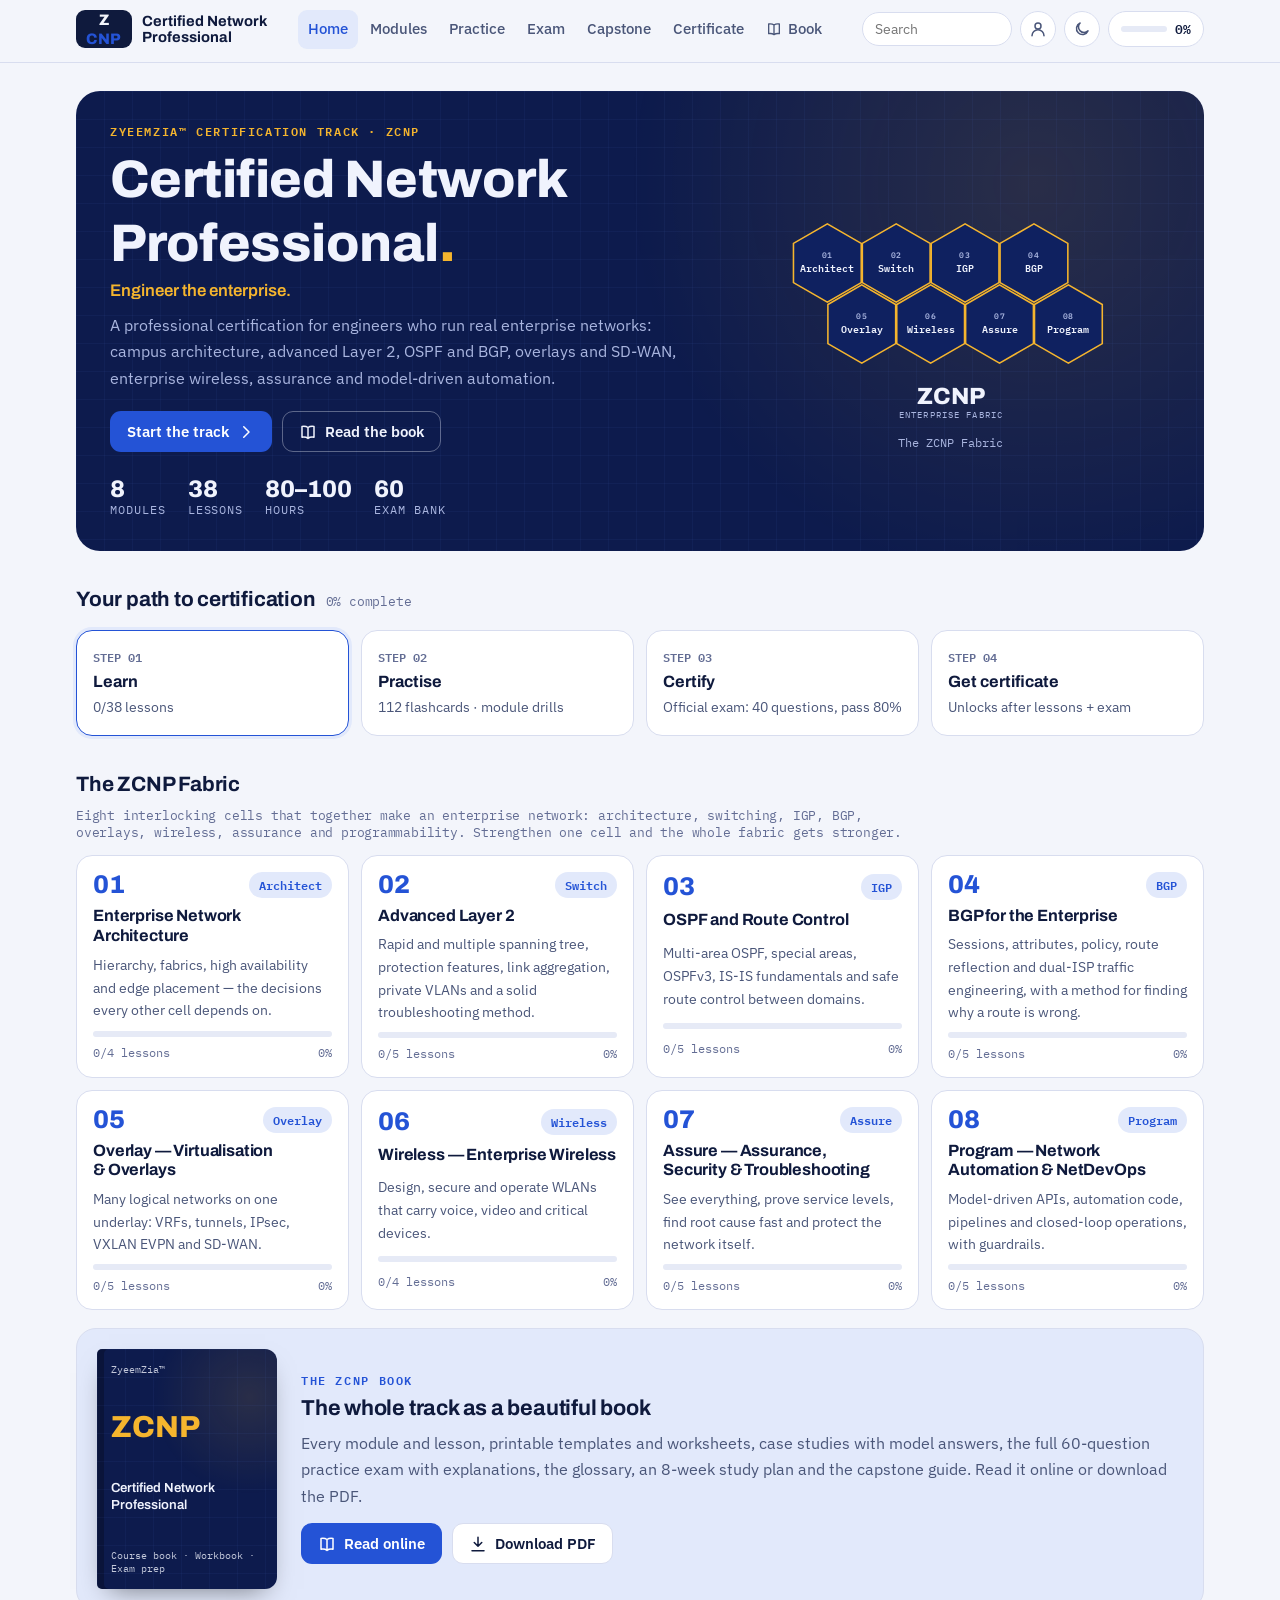
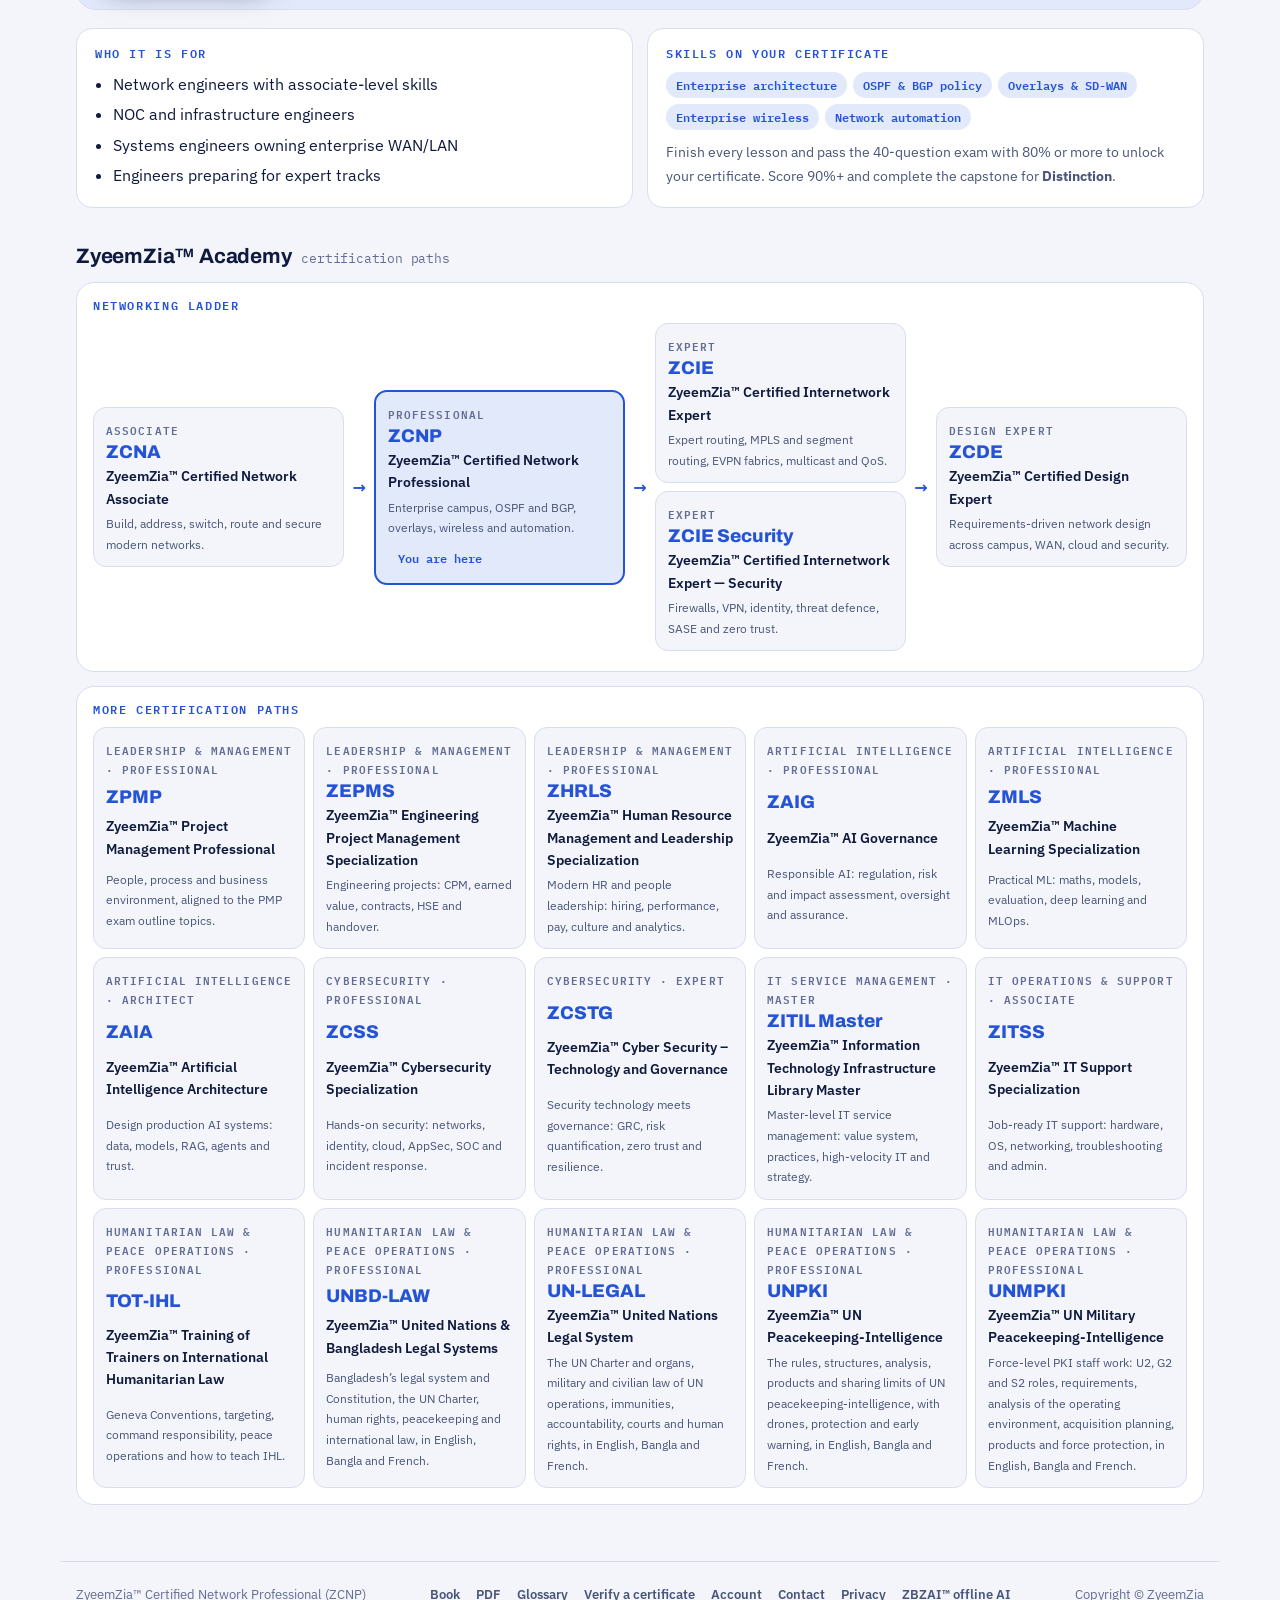
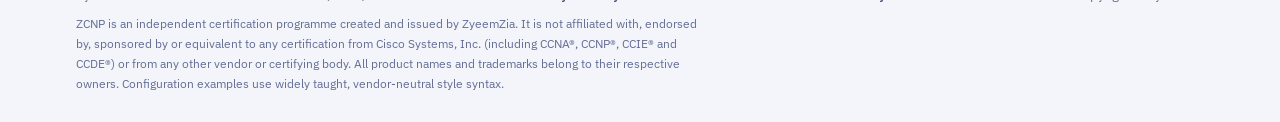
==== commit 4e3ef456: "Footer: link to ZBZAI offline AI" ====
--- a/index.html
+++ b/index.html
@@ -43,7 +43,7 @@
 </header>
 <main id="view" class="view" tabindex="-1"><div class="boot" aria-label="Loading the course"><i></i><i></i><i></i></div></main>
 <footer class="site-foot">
-  <div class="row"><span>ZyeemZia™ Certified Network Professional (ZCNP)</span><span style="display:flex;gap:16px;flex-wrap:wrap"><a href="book.html" target="_blank" rel="noopener">Book</a><a href="ZCNP-Book.pdf" download>PDF</a><a href="#glossary">Glossary</a><a href="#verify/">Verify a certificate</a><a href="#account">Account</a><a href="#contact">Contact</a><a href="privacy.html">Privacy</a></span><span>Copyright © ZyeemZia</span></div>
+  <div class="row"><span>ZyeemZia™ Certified Network Professional (ZCNP)</span><span style="display:flex;gap:16px;flex-wrap:wrap"><a href="book.html" target="_blank" rel="noopener">Book</a><a href="ZCNP-Book.pdf" download>PDF</a><a href="#glossary">Glossary</a><a href="#verify/">Verify a certificate</a><a href="#account">Account</a><a href="#contact">Contact</a><a href="privacy.html">Privacy</a><a href="https://zbzai.zyeemzia.com/" target="_blank" rel="noopener">ZBZAI™ offline AI</a></span><span>Copyright © ZyeemZia</span></div>
   <p class="disc" id="disc"></p>
 </footer>
 <nav class="tabbar" id="tabbar" aria-label="Main mobile"></nav>
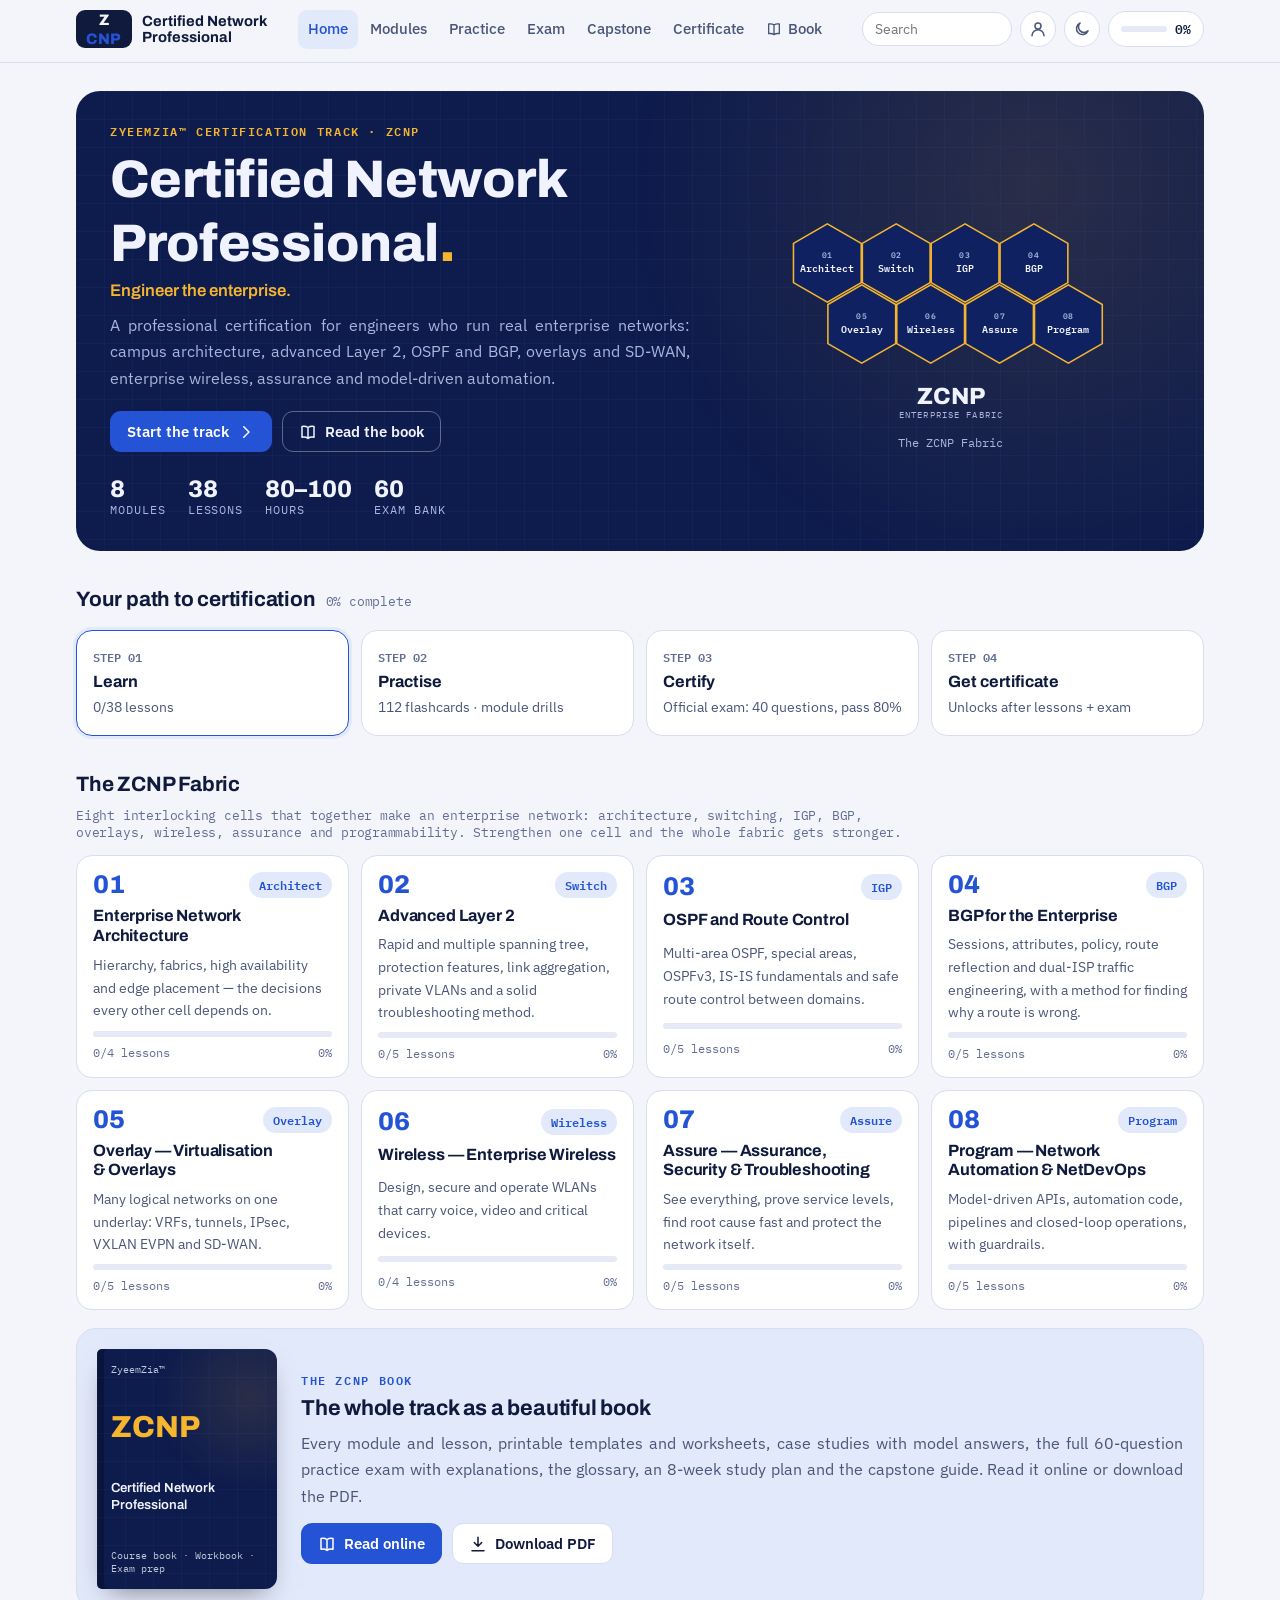
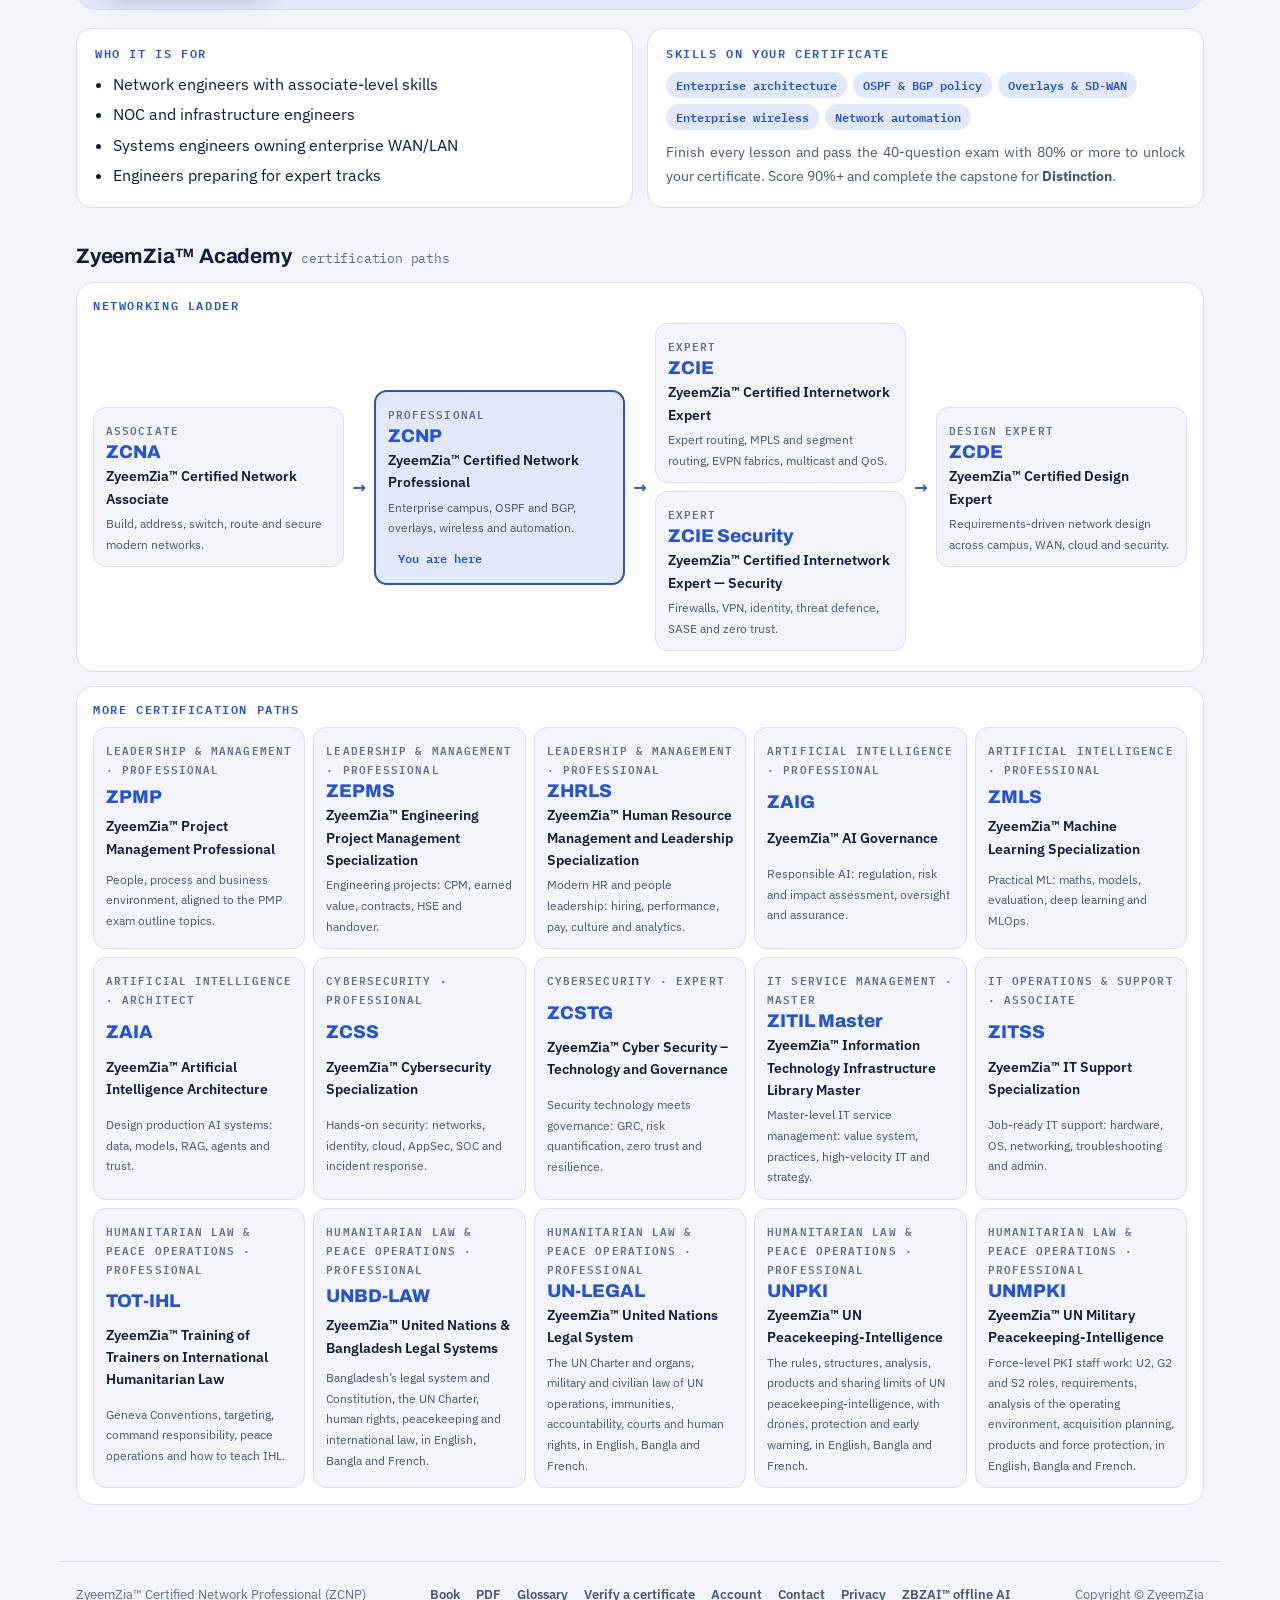
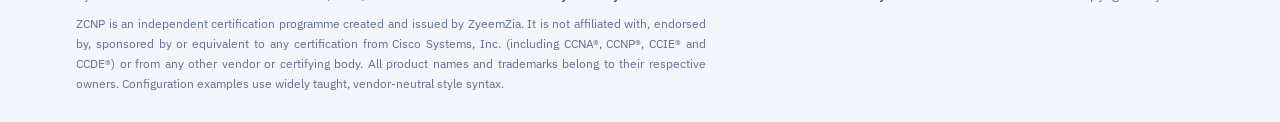
==== commit deabfb54: "Justified writing as the house style" ====
--- a/index.html
+++ b/index.html
@@ -50,10 +50,11 @@
 <div class="toast" id="toast" role="status" aria-live="polite" hidden></div>
 <script defer src="core.js?v=756f940ff2"></script>
 <script defer src="figures.js?v=d0575e00c2"></script>
-<script defer src="family.js?v=7f5398b318"></script>
+<script defer src="family.js?v=e2194631f1"></script>
 <script defer src="data/track.js?v=e5dce56b9c"></script>
 <script defer src="data/m1-4.js?v=70530b1c42"></script>
 <script defer src="data/m5-8.js?v=0940fc25f3"></script>
 <script defer src="app.js?v=317a90ee0c"></script>
+<script>/* ZyeemZia house style: justified writing. Paragraphs and list text that read left-aligned are justified; centred text, headings, buttons and columns too narrow to justify cleanly stay as they are. Copyright © ZyeemZia */(function(){var S='p,li,dd,blockquote';function j(r){if(!r||!r.querySelectorAll)return;var L=r.querySelectorAll(S);for(var i=0;i<L.length;i++){var e=L[i];if(e.getAttribute('data-zj'))continue;e.setAttribute('data-zj','1');var a=getComputedStyle(e).textAlign;if(a==='start'||a==='left'||a==='-webkit-auto'){var w=e.clientWidth;if(!w||w>=280)e.style.textAlign='justify'}}}function go(){j(document);if(!window.MutationObserver)return;new MutationObserver(function(m){for(var i=0;i<m.length;i++){var N=m[i].addedNodes;for(var k=0;k<N.length;k++){var n=N[k];if(n.nodeType===1)j(n.matches&&n.matches(S)?n.parentNode:n)}}}).observe(document.body,{childList:true,subtree:true})}if(document.readyState==='loading')document.addEventListener('DOMContentLoaded',go);else go()})()</script>
 </body>
 </html>
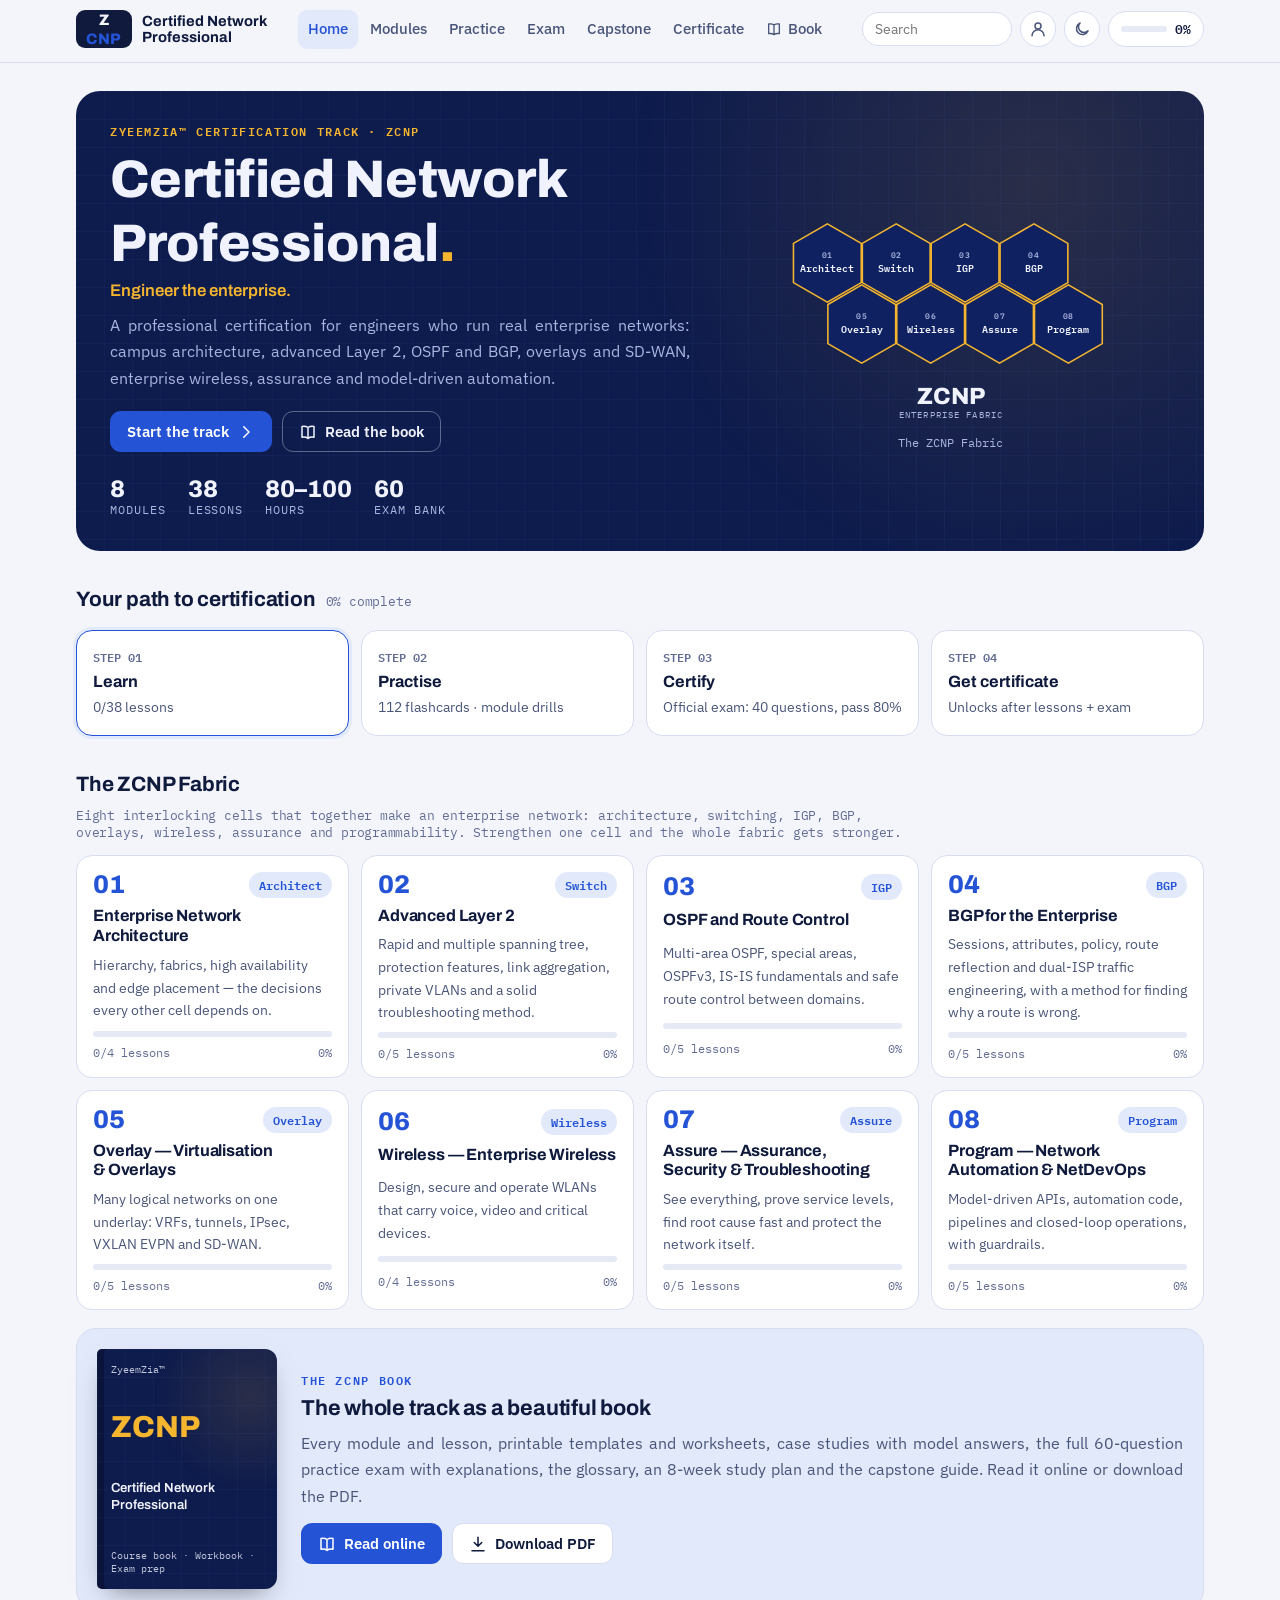
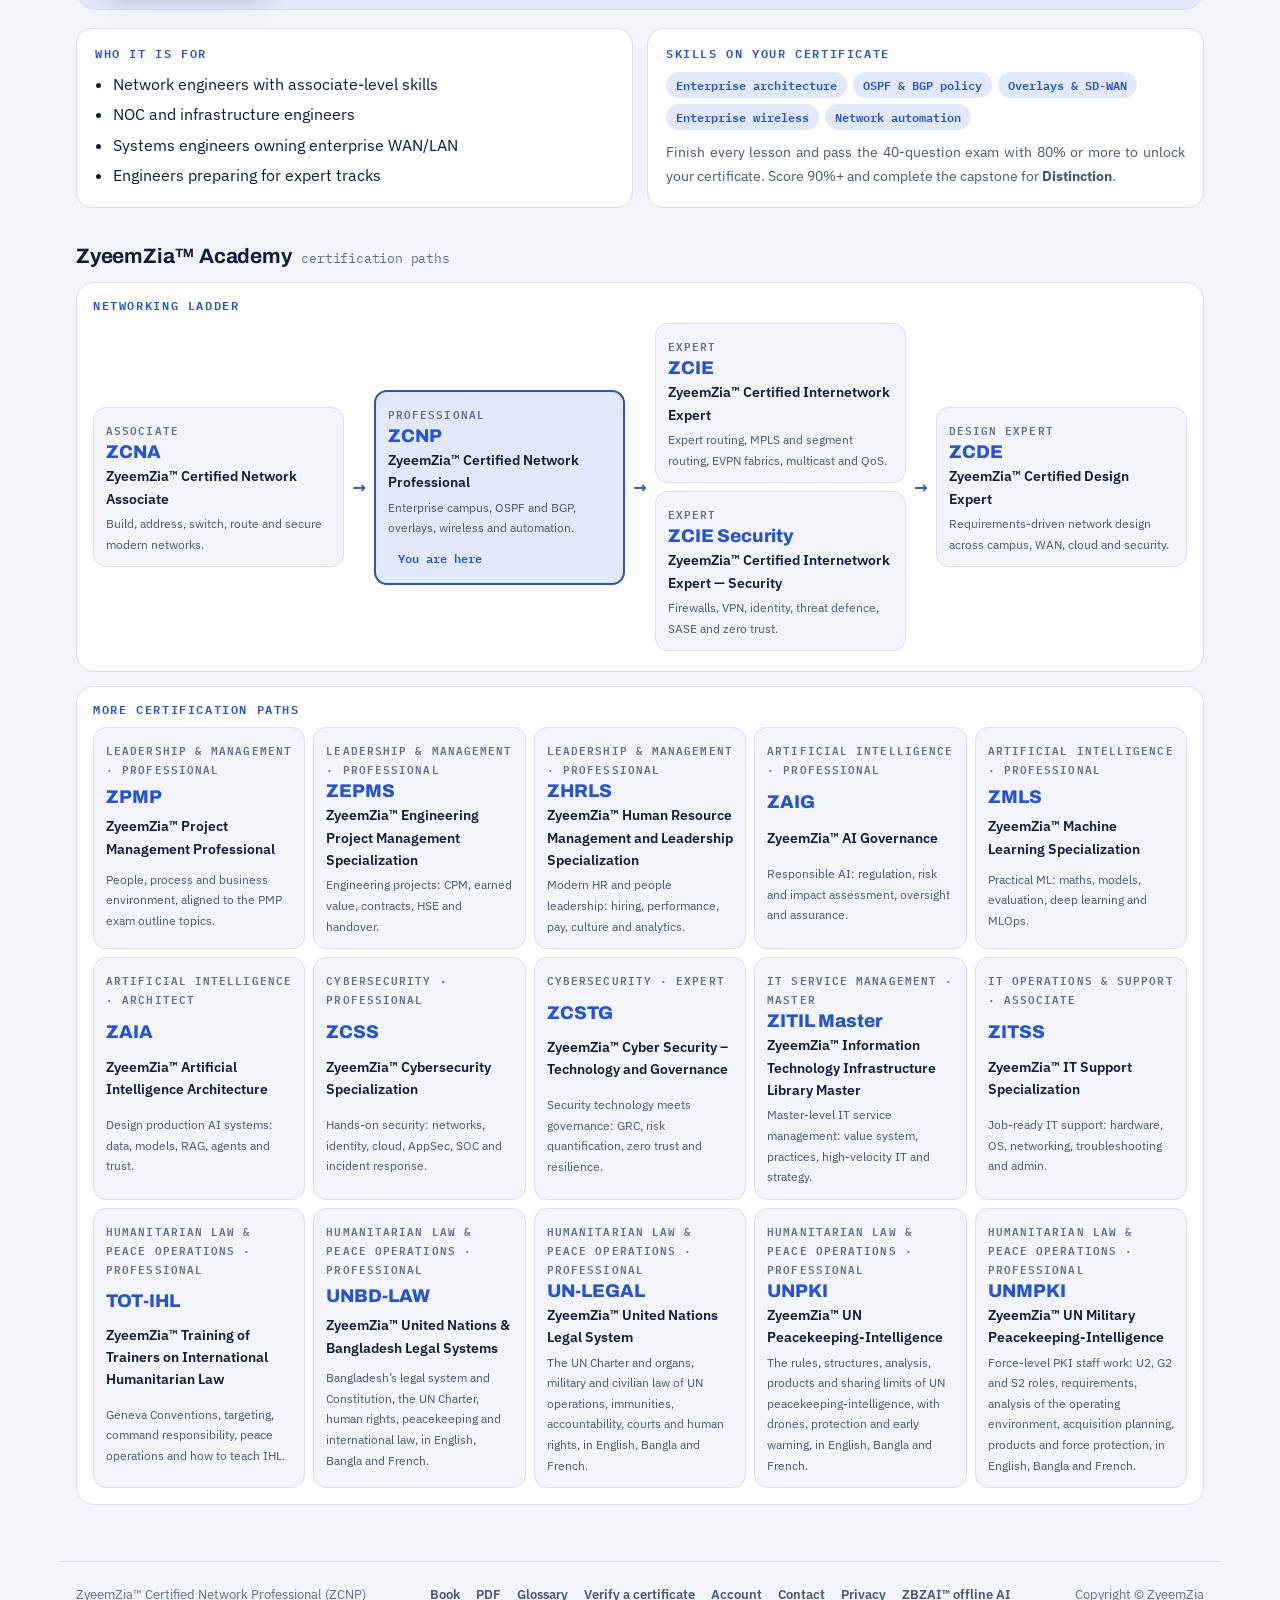
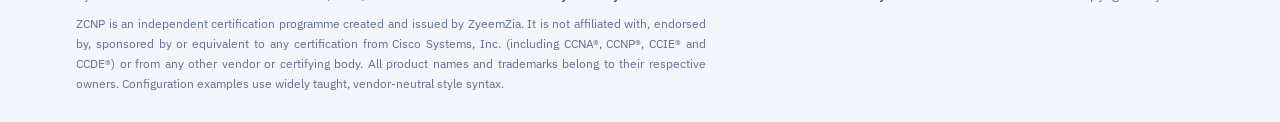
==== commit 68c85b7a: "Phone: long skill labels wrap so the page never scrolls sideways" ====
--- a/index.html
+++ b/index.html
@@ -24,7 +24,7 @@
 <link rel="stylesheet" href="theme.css?v=30d2abb371">
 <link rel="preload" href="fonts/IBMPlexSans-400-latin-a68a20.woff2" as="font" type="font/woff2" crossorigin>
 <link rel="preload" href="fonts/Archivo-600-latin-79dc5e.woff2" as="font" type="font/woff2" crossorigin>
-<link rel="stylesheet" href="app.css?v=385b0e401c">
+<link rel="stylesheet" href="app.css?v=4878d01e20">
 </head>
 <body>
 <header class="topbar">
--- a/app.css
+++ b/app.css
@@ -317,7 +317,8 @@
   .toast { bottom: calc(80px + env(safe-area-inset-bottom, 0px)); }
   .hero { grid-template-columns: 1fr; padding: 24px; }
   .path, .rules { grid-template-columns: repeat(2, minmax(0, 1fr)); }
-  .two { grid-template-columns: 1fr; }
+  .two { grid-template-columns: minmax(0, 1fr); }
+  .list-card .chip { white-space: normal; }
 }
 @media (max-width: 560px) {
   .mod-grid { grid-template-columns: 1fr; }
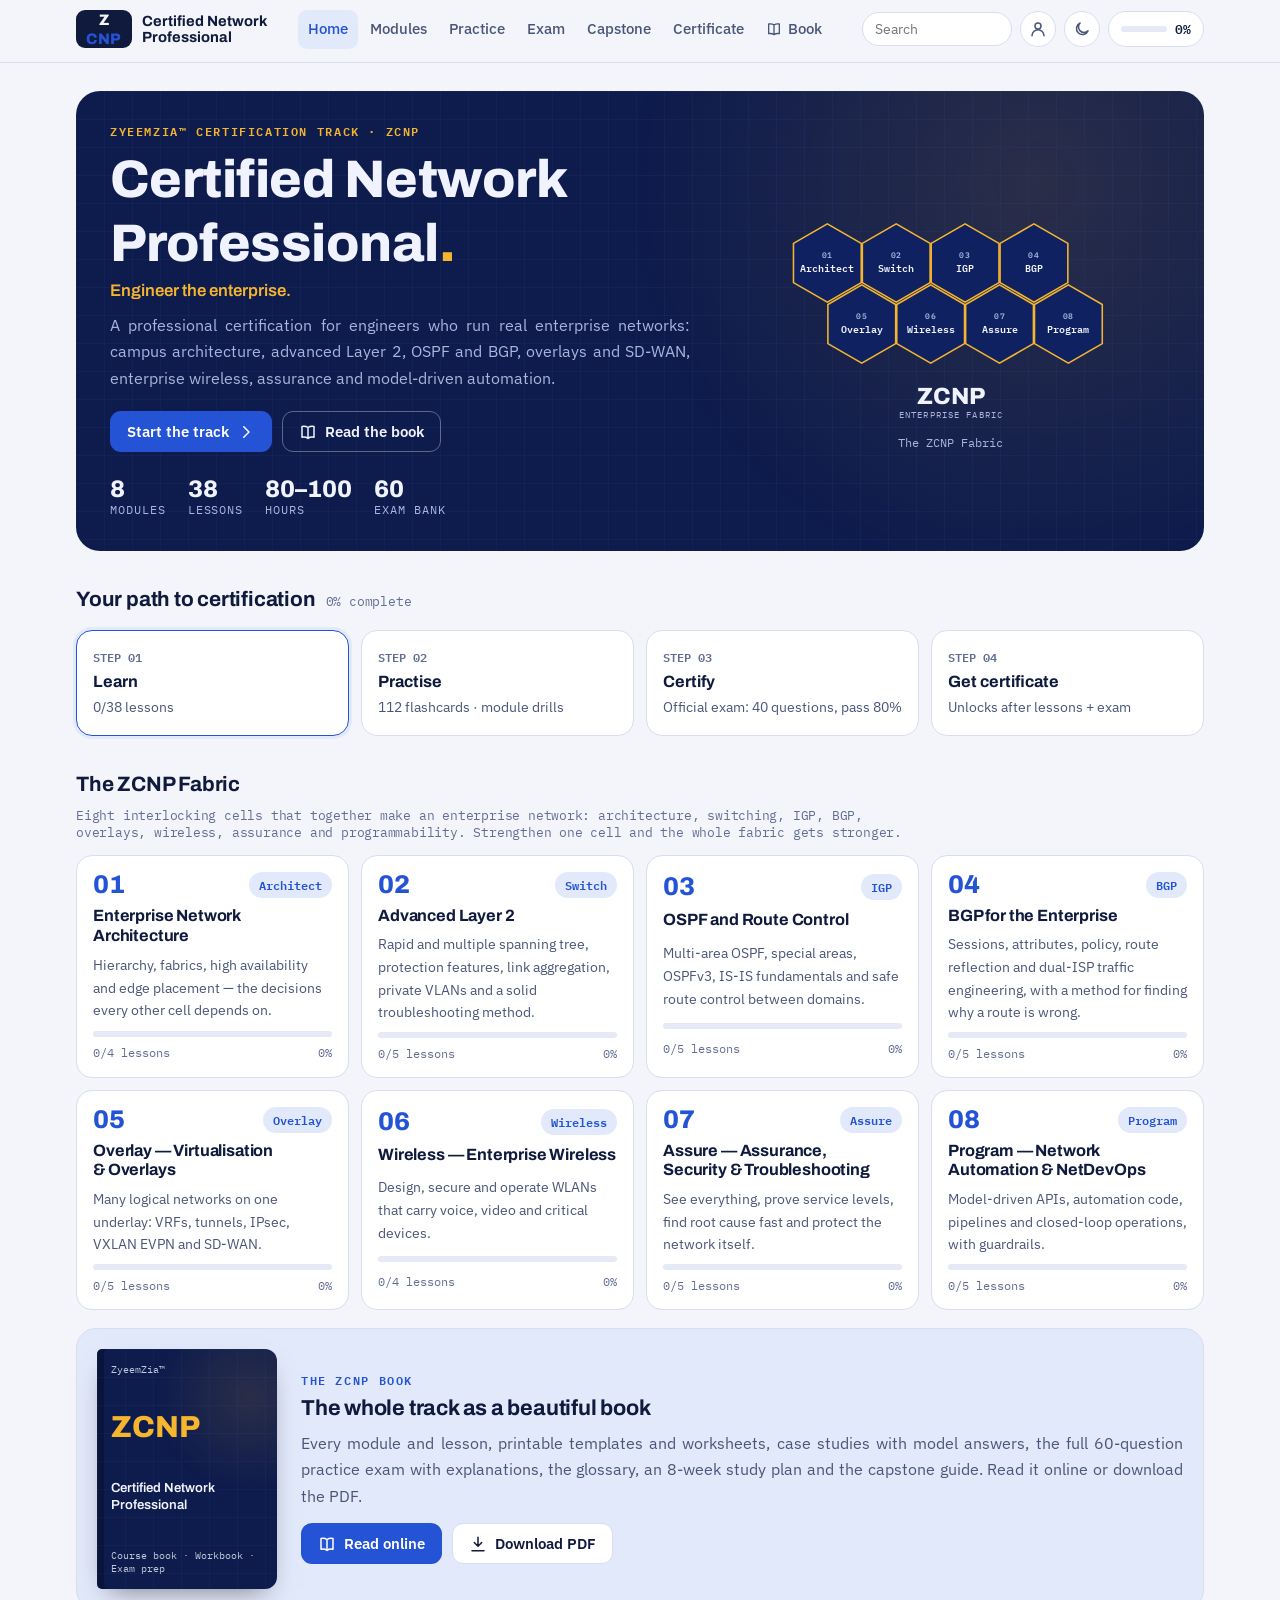
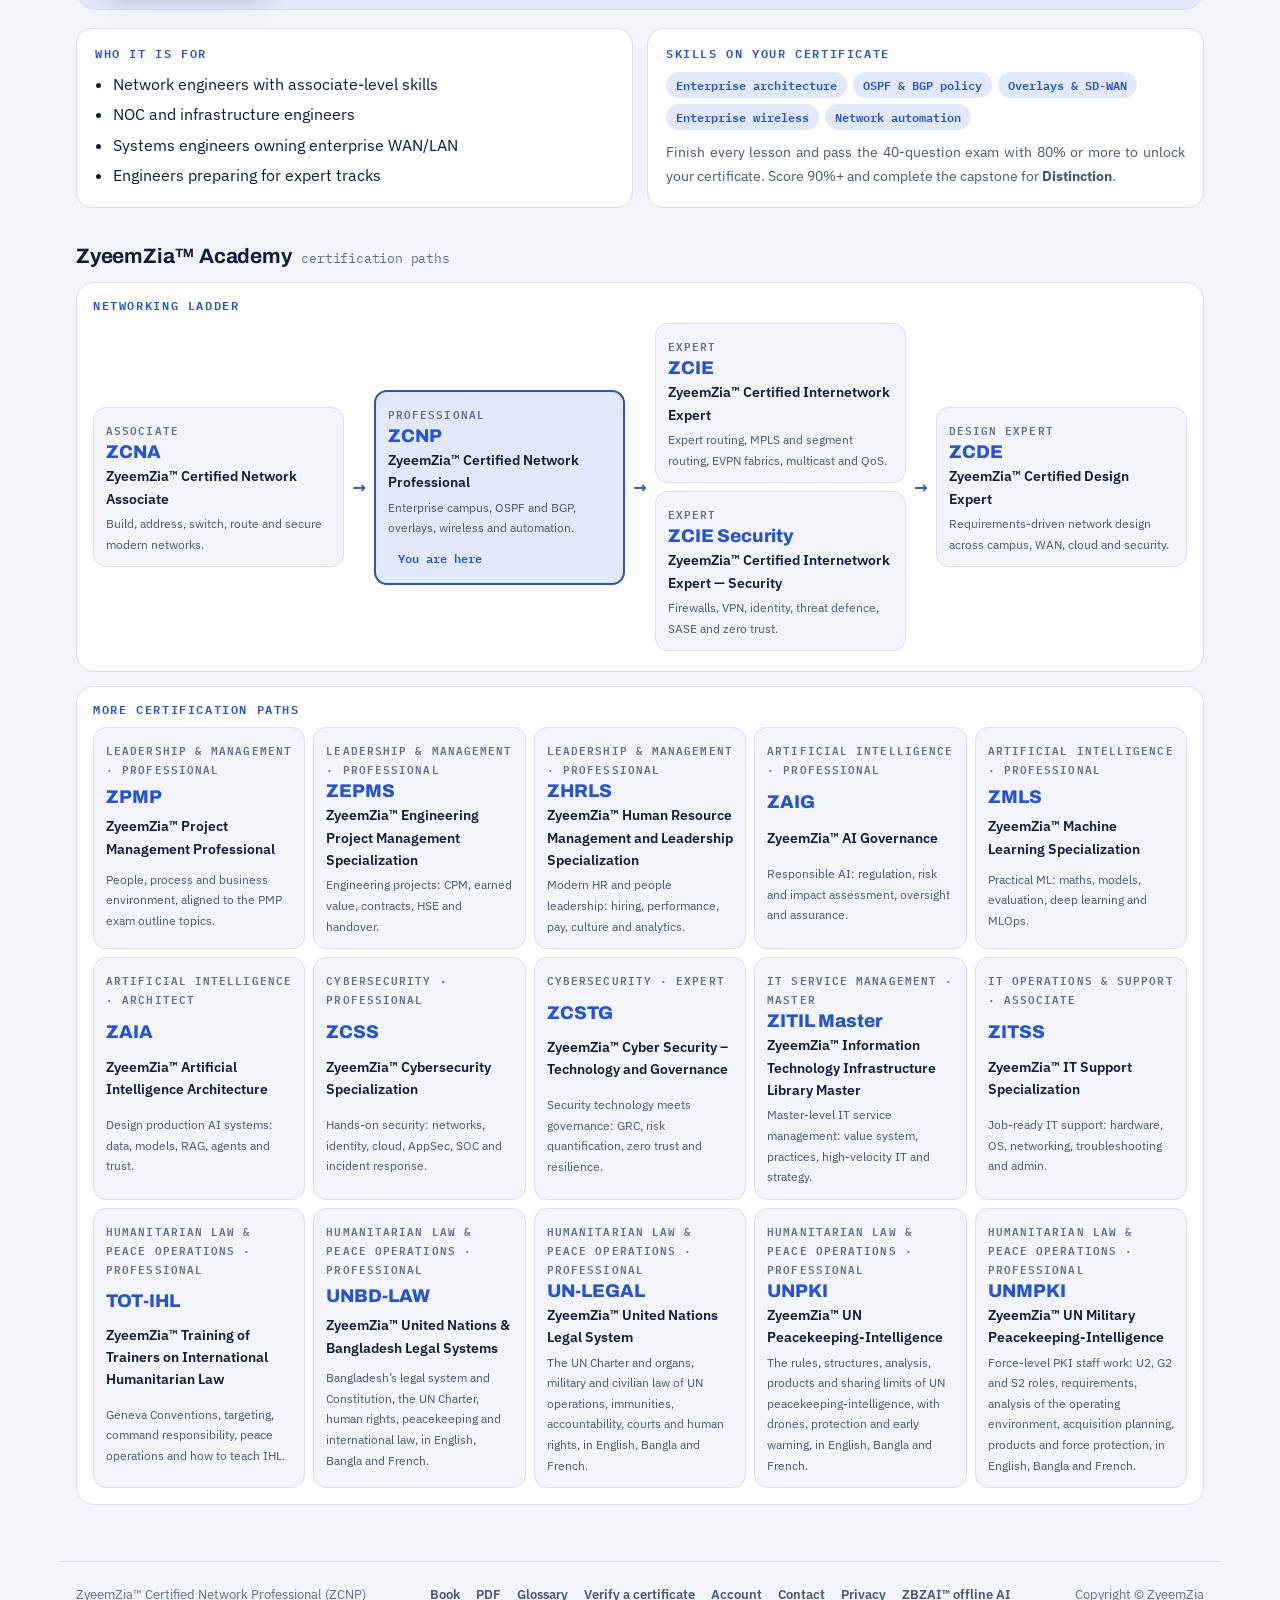
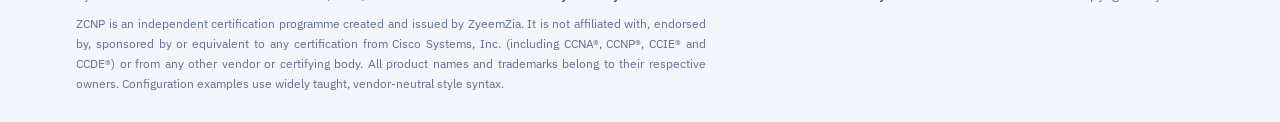
==== commit 2b545bc0: "Form controls use the page font instead of the browser's Arial" ====
--- a/index.html
+++ b/index.html
@@ -24,7 +24,7 @@
 <link rel="stylesheet" href="theme.css?v=30d2abb371">
 <link rel="preload" href="fonts/IBMPlexSans-400-latin-a68a20.woff2" as="font" type="font/woff2" crossorigin>
 <link rel="preload" href="fonts/Archivo-600-latin-79dc5e.woff2" as="font" type="font/woff2" crossorigin>
-<link rel="stylesheet" href="app.css?v=4878d01e20">
+<link rel="stylesheet" href="app.css?v=20e464c955">
 </head>
 <body>
 <header class="topbar">
--- a/app.css
+++ b/app.css
@@ -1,4 +1,6 @@
 /* ZyeemZia certification engine — site styles. Colours and faces come from theme.css (per track). */
+/* Form controls use the page font; browsers otherwise fall back to Arial. */
+button, input, select, textarea { font-family: inherit; }
 * { box-sizing: border-box; }
 [hidden] { display: none !important; }
 html { -webkit-text-size-adjust: 100%; }
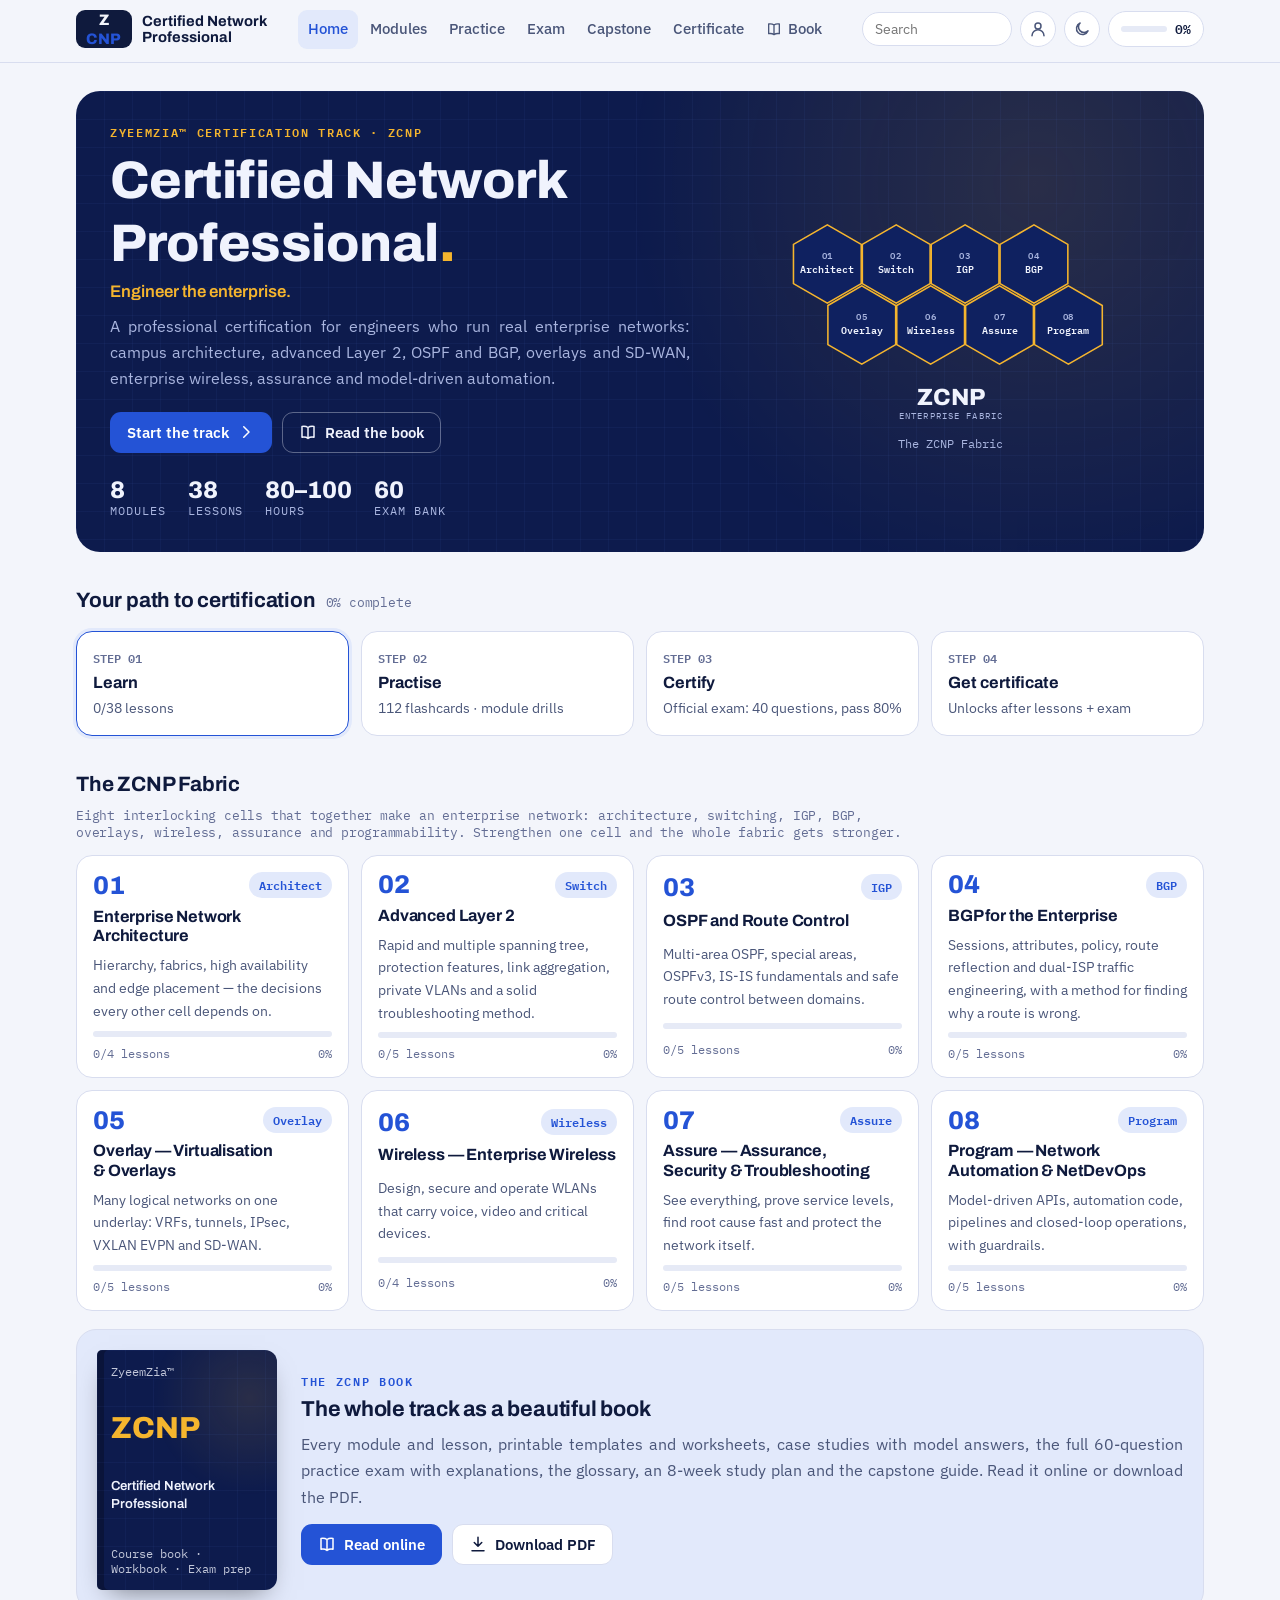
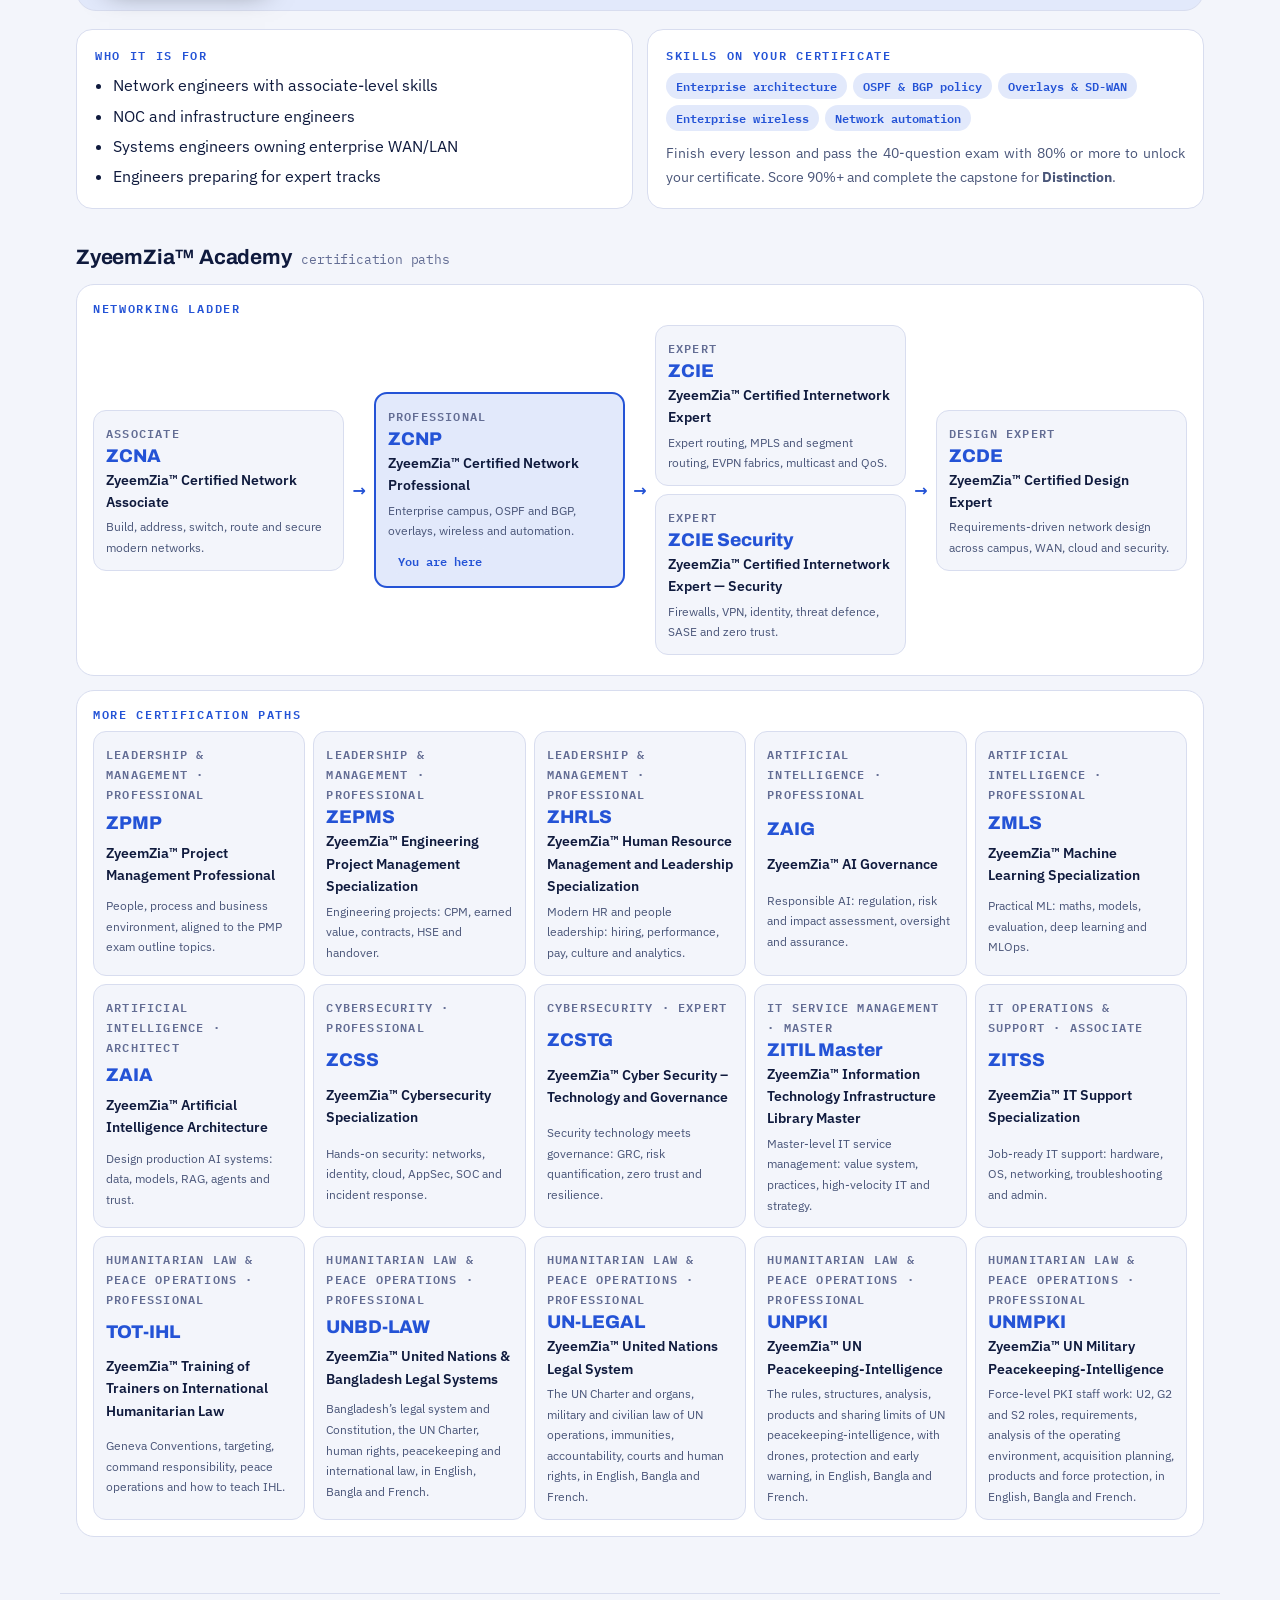
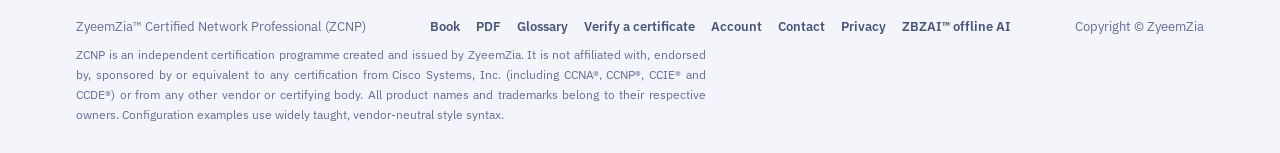
==== commit a0b7b958: "Readable sizes: 12px minimum text and even spacing" ====
--- a/index.html
+++ b/index.html
@@ -24,7 +24,7 @@
 <link rel="stylesheet" href="theme.css?v=30d2abb371">
 <link rel="preload" href="fonts/IBMPlexSans-400-latin-a68a20.woff2" as="font" type="font/woff2" crossorigin>
 <link rel="preload" href="fonts/Archivo-600-latin-79dc5e.woff2" as="font" type="font/woff2" crossorigin>
-<link rel="stylesheet" href="app.css?v=20e464c955">
+<link rel="stylesheet" href="app.css?v=af9be1b363">
 </head>
 <body>
 <header class="topbar">
--- a/app.css
+++ b/app.css
@@ -12,7 +12,7 @@
 p { margin: 0; }
 code { font: .9em var(--f-mono); background: var(--surface-2); padding: 1px 6px; border-radius: 5px; }
 .muted { color: var(--ink-2); }
-.eyebrow { font: 600 .72rem/1.2 var(--f-mono); letter-spacing: .14em; text-transform: uppercase; color: var(--accent); }
+.eyebrow { font: 600 .75rem/1.2 var(--f-mono); letter-spacing: .14em; text-transform: uppercase; color: var(--accent); }
 
 /* ---------- chrome ---------- */
 .topbar { position: sticky; top: 0; padding-top: env(safe-area-inset-top, 0px); z-index: 30; background: color-mix(in srgb, var(--bg) 88%, transparent); backdrop-filter: blur(10px) saturate(1.3); -webkit-backdrop-filter: blur(10px) saturate(1.3); border-bottom: 1px solid var(--line); }
@@ -22,7 +22,7 @@
 .brand-mark i { font-style: normal; color: var(--accent); }
 .brand-text { display: flex; flex-direction: column; line-height: 1.15; }
 .brand-text b { font: 700 .92rem var(--f-display); }
-.brand-text small { font: 500 .7rem var(--f-mono); color: var(--ink-2); letter-spacing: .04em; }
+.brand-text small { font: 500 .75rem var(--f-mono); color: var(--ink-2); letter-spacing: .04em; }
 .mainnav { display: flex; gap: 2px; margin-left: 8px; }
 .mainnav a { text-decoration: none; color: var(--ink-2); padding: 7px 10px; border-radius: 9px; font-weight: 500; font-size: .93rem; white-space: nowrap; display: inline-flex; gap: 6px; align-items: center; }
 .mainnav a:hover { background: var(--surface-2); color: var(--ink); }
@@ -78,14 +78,14 @@
 .hero-stats { display: flex; gap: 22px; flex-wrap: wrap; margin-top: 24px; }
 .hero-stats div { display: grid; }
 .hero-stats b { font: 800 1.5rem var(--f-display); color: var(--hero-ink); font-variant-numeric: tabular-nums; }
-.hero-stats span { font: 500 .74rem var(--f-mono); color: var(--hero-ink-2); text-transform: uppercase; letter-spacing: .08em; }
+.hero-stats span { font: 500 .75rem var(--f-mono); color: var(--hero-ink-2); text-transform: uppercase; letter-spacing: .08em; }
 .hero-sig { display: grid; justify-items: center; gap: 8px; }
 .hero-sig .sg { width: 100%; max-width: 360px; height: auto; }
 .hero-sig figcaption { font: 500 .78rem var(--f-mono); color: var(--hero-ink-2); text-align: center; }
 
 .path { display: grid; grid-template-columns: repeat(4, minmax(0, 1fr)); gap: 12px; margin-top: 18px; }
 .path-step { padding: 16px; border-radius: 16px; background: var(--surface); border: 1px solid var(--line); display: grid; gap: 6px; position: relative; }
-.path-step .n { font: 700 .74rem var(--f-mono); color: var(--ink-3); }
+.path-step .n { font: 700 .75rem var(--f-mono); color: var(--ink-3); }
 .path-step b { font: 700 1.02rem var(--f-display); }
 .path-step small { color: var(--ink-2); font-size: .85rem; }
 .path-step.done { border-color: var(--good); }
@@ -99,7 +99,7 @@
 .mod-num { font: 800 1.6rem/1 var(--f-display); color: var(--accent); }
 .mod-card h3 { font-size: 1.02rem; }
 .mod-card p { font-size: .86rem; color: var(--ink-2); }
-.mod-card .meta { display: flex; justify-content: space-between; font: 500 .74rem var(--f-mono); color: var(--ink-3); }
+.mod-card .meta { display: flex; justify-content: space-between; font: 500 .75rem var(--f-mono); color: var(--ink-3); }
 .book-banner { display: grid; grid-template-columns: 180px minmax(0, 1fr); gap: 24px; align-items: center; padding: 20px; border-radius: 20px; background: var(--accent-soft); border: 1px solid var(--line); margin-top: 18px; }
 .bb-cover { aspect-ratio: 3/4; border-radius: 5px 12px 12px 5px; background: var(--hero-bg); color: var(--hero-ink); padding: 14px; display: flex; flex-direction: column; justify-content: space-between; text-decoration: none; box-shadow: inset 7px 0 0 rgba(0,0,0,.25), 0 12px 26px -12px rgba(0,0,0,.5); position: relative; overflow: hidden; transition: transform .2s; }
 .bb-cover:hover { transform: rotate(-2deg) translateY(-3px); }
@@ -107,7 +107,7 @@
 .bb-cover > *:not(.motif) { position: relative; }
 .bb-cover b { font: 800 1.9rem/1 var(--f-display); color: var(--hero-accent); }
 .bb-cover span { font: 600 .82rem/1.3 var(--f-display); }
-.bb-cover small { font: 500 .62rem var(--f-mono); opacity: .8; }
+.bb-cover small { font: 500 .75rem var(--f-mono); opacity: .8; }
 .bb-text { display: grid; gap: 8px; min-width: 0; }
 .bb-text h2 { font-size: 1.35rem; }
 .two { display: grid; grid-template-columns: minmax(0, 1fr) minmax(0, 1fr); gap: 14px; }
@@ -138,7 +138,7 @@
 .blk-title { font-size: 1.12rem; margin-bottom: 8px; }
 .b-text { font-size: 1.04rem; }
 .callout { padding: 14px 16px; border-radius: 14px; border-left: 4px solid var(--c); background: color-mix(in srgb, var(--c) 9%, var(--surface)); }
-.callout .ct { font: 700 .72rem var(--f-mono); letter-spacing: .12em; text-transform: uppercase; color: var(--c); display: block; margin-bottom: 4px; }
+.callout .ct { font: 700 .75rem var(--f-mono); letter-spacing: .12em; text-transform: uppercase; color: var(--c); display: block; margin-bottom: 4px; }
 .callout b.h { display: block; font-family: var(--f-display); margin-bottom: 2px; }
 .callout.insight { --c: var(--accent-2); } .callout.warning { --c: var(--bad); } .callout.example { --c: var(--good); } .callout.pro { --c: var(--accent); } .callout.definition { --c: var(--ink-2); }
 .keypoints { padding: 16px 18px; border-radius: 14px; background: var(--surface); border: 1px solid var(--line); }
@@ -170,7 +170,7 @@
 .flow-i + .flow-i::after { content: ""; position: absolute; left: -7px; top: calc(50% - 4px); border: 5px solid transparent; border-left-color: var(--accent); }
 .flow-i b { font: 700 .92rem var(--f-display); }
 .flow-i span { font-size: .82rem; color: var(--ink-2); }
-.flow-i .k { font: 700 .7rem var(--f-mono); color: var(--accent); }
+.flow-i .k { font: 700 .75rem var(--f-mono); color: var(--accent); }
 .layers { display: grid; gap: 6px; }
 .layer { display: grid; grid-template-columns: 170px minmax(0, 1fr); border-radius: 12px; overflow: hidden; border: 1px solid var(--line); background: var(--surface); }
 .layer > b { background: color-mix(in srgb, var(--accent) calc(var(--d) * 1%), var(--surface)); color: var(--ink); padding: 10px 12px; font: 700 .88rem var(--f-display); display: flex; align-items: center; }
@@ -178,7 +178,7 @@
 .layer .parts span { font: 500 .8rem var(--f-mono); padding: 3px 9px; border-radius: 7px; background: var(--surface-2); border: 1px solid var(--line); }
 .formula { display: grid; grid-template-columns: repeat(auto-fill, minmax(230px, 1fr)); gap: 10px; }
 .fm { padding: 14px; border-radius: 14px; background: var(--surface); border: 1px solid var(--line); display: grid; gap: 4px; }
-.fm small { font: 600 .72rem var(--f-mono); color: var(--ink-3); text-transform: uppercase; letter-spacing: .08em; }
+.fm small { font: 600 .75rem var(--f-mono); color: var(--ink-3); text-transform: uppercase; letter-spacing: .08em; }
 .fm code { font-size: 1rem; background: var(--accent-soft); color: var(--ink); padding: 6px 10px; justify-self: start; max-width: 100%; overflow-wrap: anywhere; white-space: normal; }
 .fm p { font-size: .88rem; color: var(--ink-2); }
 .case { border-radius: 16px; border: 1px solid var(--line); background: var(--surface); overflow: hidden; }
@@ -288,19 +288,19 @@
 .sg-node circle { fill: var(--sg-node); stroke: var(--sg-accent); stroke-width: 2; transition: transform .15s; }
 .sg-node.done circle { fill: var(--sg-accent); }
 .sg-node.done text { fill: var(--sg-node); }
-.sg-node .sg-n { font-size: 11px; fill: var(--sg-ink-2); font-weight: 600; }
+.sg-node .sg-n { font-size: 12px; fill: var(--sg-ink-2); font-weight: 600; }
 .sg-node .sg-c { font-size: 12px; fill: var(--sg-ink); font-weight: 700; }
 a.sg-node:hover circle, a.sg-layer:hover rect { stroke-width: 3.5; }
 .sg-title { font: 800 30px var(--f-display) !important; fill: var(--sg-ink); }
 .sg-sub { font-size: 12px; fill: var(--sg-ink-2); letter-spacing: .12em; text-transform: uppercase; }
 .sg-layer rect { fill: var(--sg-node); stroke: var(--sg-accent); stroke-width: 1.5; }
 .sg-layer.done rect { fill: color-mix(in srgb, var(--sg-accent) 30%, var(--sg-node)); }
-.sg-layer .sg-n { font-size: 11px; fill: var(--sg-ink-2); }
+.sg-layer .sg-n { font-size: 12px; fill: var(--sg-ink-2); }
 .sg-layer .sg-c { font-size: 13px; font-weight: 700; fill: var(--sg-ink); }
-.sg-layer .sg-t { font-size: 10.5px; fill: var(--sg-ink-2); }
+.sg-layer .sg-t { font-size: 12px; fill: var(--sg-ink-2); }
 .sg-trust rect { fill: none; stroke: var(--sg-accent-2); stroke-width: 2.5; stroke-dasharray: 8 5; }
 .sg-trust.done rect { stroke-dasharray: none; }
-.sg-trust text { font-size: 11.5px; font-weight: 700; fill: var(--sg-accent-2); }
+.sg-trust text { font-size: 12px; font-weight: 700; fill: var(--sg-accent-2); }
 
 .toast { position: fixed; left: 50%; transform: translateX(-50%); bottom: calc(24px + env(safe-area-inset-bottom, 0px)); z-index: 70; background: var(--ink); color: var(--bg); padding: 10px 18px; border-radius: 12px; font-size: .92rem; max-width: calc(100% - 32px); }
 .confetti { position: fixed; inset: 0; width: 100%; height: 100%; pointer-events: none; z-index: 80; }
@@ -313,7 +313,7 @@
 @media (max-width: 860px) {
   .mainnav { display: none; }
   .tabbar { display: grid; grid-template-columns: repeat(5, minmax(0, 1fr)); position: fixed; left: 0; right: 0; bottom: 0; z-index: 40; background: var(--surface); border-top: 1px solid var(--line); padding-bottom: env(safe-area-inset-bottom, 0px); padding-left: env(safe-area-inset-left, 0px); padding-right: env(safe-area-inset-right, 0px); }
-  .tabbar a { display: flex; flex-direction: column; align-items: center; gap: 2px; padding: 8px 2px 7px; text-decoration: none; color: var(--ink-2); font-size: .7rem; font-weight: 600; }
+  .tabbar a { display: flex; flex-direction: column; align-items: center; gap: 2px; padding: 8px 2px 7px; text-decoration: none; color: var(--ink-2); font-size: .75rem; font-weight: 600; }
   .tabbar a[aria-current="page"] { color: var(--accent); }
   .site-foot { padding-bottom: calc(84px + env(safe-area-inset-bottom, 0px)); }
   .toast { bottom: calc(80px + env(safe-area-inset-bottom, 0px)); }
@@ -357,7 +357,7 @@
 .sn-in input { padding: 11px 14px; border-radius: 11px; border: 1px solid var(--line); background: var(--bg); color: var(--ink); font: 600 1.05rem var(--f-mono); }
 .sn-grid { display: grid; grid-template-columns: repeat(auto-fill, minmax(170px, 1fr)); gap: 8px; }
 .sn-grid div { padding: 10px 12px; border-radius: 10px; background: var(--surface-2); display: grid; gap: 2px; min-width: 0; }
-.sn-grid small { font: 600 .7rem var(--f-mono); color: var(--ink-3); text-transform: uppercase; letter-spacing: .06em; }
+.sn-grid small { font: 600 .75rem var(--f-mono); color: var(--ink-3); text-transform: uppercase; letter-spacing: .06em; }
 .sn-grid b { font: 600 .95rem var(--f-mono); overflow-wrap: anywhere; }
 /* ---------- academy ladder ---------- */
 .academy { display: grid; grid-template-columns: minmax(0, 2.4fr) minmax(0, 1fr); gap: 14px; }
@@ -374,7 +374,7 @@
 .ac-card.soon b { color: var(--ink-2); }
 .ac-card.soon .chip { justify-self: start; }
 .ac-card b { font: 800 1.15rem var(--f-display); color: var(--accent); }
-.ac-lv { font: 600 .68rem var(--f-mono); text-transform: uppercase; letter-spacing: .1em; color: var(--ink-3); }
+.ac-lv { font: 600 .75rem var(--f-mono); text-transform: uppercase; letter-spacing: .1em; color: var(--ink-3); }
 .ac-n { font-size: .85rem; font-weight: 600; }
 .ac-card small { font-size: .78rem; color: var(--ink-2); }
 .ac-card .chip { justify-self: start; margin-top: 4px; }
@@ -386,7 +386,7 @@
 .sg-node rect, .sg-node polygon { fill: var(--sg-node); stroke: var(--sg-accent); stroke-width: 2; }
 .sg-node.done rect, .sg-node.done polygon { fill: color-mix(in srgb, var(--sg-accent) 35%, var(--sg-node)); }
 .sg-path text, .sg-hex text, .sg-blueprint text { text-anchor: middle; }
-.sg-path .sg-n, .sg-hex .sg-n, .sg-blueprint .sg-n { font-size: 10px; fill: var(--sg-ink-2); letter-spacing: .08em; }
+.sg-path .sg-n, .sg-hex .sg-n, .sg-blueprint .sg-n { font-size: 12px; fill: var(--sg-ink-2); letter-spacing: .08em; }
 .sg-path .sg-c, .sg-hex .sg-c, .sg-blueprint .sg-c { font-size: 12.5px; font-weight: 700; fill: var(--sg-ink); }
 a.sg-node:hover rect, a.sg-node:hover polygon { stroke-width: 3.5; }
 .sg-dim { stroke: var(--sg-accent-2); stroke-width: 1.2; }
@@ -483,41 +483,41 @@
 .fig .k-attacker .ic { stroke: var(--bad); } .fig .k-attacker .f-soft { fill: var(--bad-soft); }
 .fig .k-cloud .ic, .fig .k-model .ic { stroke: var(--accent-2); } .fig .k-cloud .f-soft, .fig .k-model .f-soft { fill: var(--accent-2-soft); } .fig .k-model .f-ac { fill: var(--accent-2); }
 .fig .lbl { font-size: 13px; font-weight: 700; text-anchor: middle; }
-.fig .sub { font: 11px var(--f-mono); fill: var(--ink-2); text-anchor: middle; }
+.fig .sub { font: 12px var(--f-mono); fill: var(--ink-2); text-anchor: middle; }
 .fig .lnk { stroke: var(--ink-3); stroke-width: 2.2; fill: none; }
 .fig .lnk.dashed { stroke-dasharray: 7 5; } .fig .lnk.wireless { stroke-dasharray: 2 6; stroke-linecap: round; }
 .fig .lnk.tunnel { stroke: var(--accent-2); stroke-width: 3; stroke-dasharray: 10 6; } .fig .lnk.bold { stroke-width: 4.5; } .fig .lnk.attack { stroke: var(--bad); stroke-dasharray: 7 5; }
-.fig .lnk-t { font: 10.5px var(--f-mono); fill: var(--ink-2); text-anchor: middle; }
-.fig .lnk-e { font: 600 10px var(--f-mono); fill: var(--accent); text-anchor: middle; }
+.fig .lnk-t { font: 12px var(--f-mono); fill: var(--ink-2); text-anchor: middle; }
+.fig .lnk-e { font: 600 12px var(--f-mono); fill: var(--accent); text-anchor: middle; }
 .fig .zone rect { fill: var(--surface-2); stroke: var(--line); stroke-width: 1.5; stroke-dasharray: 6 5; }
 .fig .zone.t-accent rect { fill: var(--accent-soft); stroke: var(--accent); } .fig .zone.t-warn rect { fill: var(--warn-soft); stroke: var(--warn); }
 .fig .zone.t-bad rect { fill: var(--bad-soft); stroke: var(--bad); } .fig .zone.t-good rect { fill: var(--good-soft); stroke: var(--good); }
-.fig .zone-t { font: 700 10px var(--f-mono); letter-spacing: .1em; text-transform: uppercase; fill: var(--ink-2); }
+.fig .zone-t { font: 700 12px var(--f-mono); letter-spacing: .1em; text-transform: uppercase; fill: var(--ink-2); }
 /* sequence */
 .fig .life { stroke: var(--line); stroke-width: 2; stroke-dasharray: 4 5; }
 .fig .actor { fill: var(--accent-soft); stroke: var(--accent); stroke-width: 1.5; }
 .fig .actor-t { font-size: 13px; font-weight: 700; text-anchor: middle; }
 .fig .msg { stroke: var(--ink-2); stroke-width: 2; fill: none; } .fig .msg.reply { stroke-dasharray: 6 4; }
 .fig .msg-t { font-size: 12.5px; font-weight: 600; text-anchor: middle; }
-.fig .msg-n { font: 10.5px var(--f-mono); fill: var(--ink-3); text-anchor: middle; }
-.fig .seq-n { fill: var(--accent); } .fig .seq-nt { font: 700 9.5px var(--f-mono); fill: var(--accent-ink); text-anchor: middle; }
+.fig .msg-n { font: 12px var(--f-mono); fill: var(--ink-3); text-anchor: middle; }
+.fig .seq-n { fill: var(--accent); } .fig .seq-nt { font: 700 12px var(--f-mono); fill: var(--accent-ink); text-anchor: middle; }
 /* packet */
 .fig .pk { fill: var(--accent-soft); stroke: var(--surface); stroke-width: 2; } .fig .pk.alt { fill: var(--surface-2); }
-.fig .pk-t { font-weight: 700; text-anchor: middle; } .fig .pk-b { font: 9.5px var(--f-mono); fill: var(--ink-3); text-anchor: middle; }
-.fig .bit-t { font: 10px var(--f-mono); fill: var(--ink-3); } .fig .bit-k { stroke: var(--line); stroke-width: 1; }
+.fig .pk-t { font-weight: 700; text-anchor: middle; } .fig .pk-b { font: 12px var(--f-mono); fill: var(--ink-3); text-anchor: middle; }
+.fig .bit-t { font: 12px var(--f-mono); fill: var(--ink-3); } .fig .bit-k { stroke: var(--line); stroke-width: 1; }
 /* cycle */
 .fig .cyc-ring { fill: none; stroke: var(--line); stroke-width: 1; stroke-dasharray: 2 6; }
 .fig .cyc-arc { fill: none; stroke: var(--accent); stroke-width: 2.4; stroke-linecap: round; } .fig-cycle .arw { fill: var(--accent); }
 .fig .cyc-p { fill: var(--surface); stroke: var(--accent); stroke-width: 1.8; }
 .fig .cyc-t { font-size: 13px; font-weight: 700; text-anchor: middle; }
-.fig .cyc-n { fill: var(--accent); } .fig .cyc-nt { font: 700 11px var(--f-mono); fill: var(--accent-ink); text-anchor: middle; }
+.fig .cyc-n { fill: var(--accent); } .fig .cyc-nt { font: 700 12px var(--f-mono); fill: var(--accent-ink); text-anchor: middle; }
 .fig .cyc-c { fill: var(--accent-soft); } .fig .cyc-ct { font-size: 14px; font-weight: 800; fill: var(--accent); text-anchor: middle; }
 .fig-legend { margin: 12px 0 0; padding-left: 1.4em; display: grid; gap: 4px; font-size: .9rem; color: var(--ink-2); }
 .fig-legend b { color: var(--ink); }
 /* chart */
 .fig .grid { stroke: var(--line); stroke-width: 1; } .fig .grid.zero { stroke: var(--ink-3); }
-.fig .ax-t { font: 11px var(--f-mono); fill: var(--ink-2); text-anchor: middle; } .fig .ax-l { font: 600 11px var(--f-body); fill: var(--ink-2); text-anchor: middle; }
-.fig .val { font: 600 10.5px var(--f-mono); fill: var(--ink); text-anchor: middle; } .fig .lg-t { font-size: 12px; fill: var(--ink-2); }
+.fig .ax-t { font: 12px var(--f-mono); fill: var(--ink-2); text-anchor: middle; } .fig .ax-l { font: 600 12px var(--f-body); fill: var(--ink-2); text-anchor: middle; }
+.fig .val { font: 600 12px var(--f-mono); fill: var(--ink); text-anchor: middle; } .fig .lg-t { font-size: 12px; fill: var(--ink-2); }
 .fig .cbar.s0, .fig .dot.s0 { fill: var(--accent); } .fig .cbar.s1, .fig .dot.s1 { fill: var(--accent-2); } .fig .cbar.s2, .fig .dot.s2 { fill: var(--warn); } .fig .cbar.s3, .fig .dot.s3 { fill: var(--ink-3); }
 .fig .ln { fill: none; stroke-width: 2.6; stroke-linejoin: round; } .fig .ln.s0 { stroke: var(--accent); } .fig .ln.s1 { stroke: var(--accent-2); } .fig .ln.s2 { stroke: var(--warn); } .fig .ln.s3 { stroke: var(--ink-3); }
 /* timeline */
@@ -525,7 +525,7 @@
 .tl::before { content: ""; position: absolute; left: 6px; right: 6px; top: 7px; height: 3px; border-radius: 3px; background: linear-gradient(90deg, var(--accent), var(--accent-2)); }
 .tl li { position: relative; min-width: 0; }
 .tl li::before { content: ""; position: absolute; top: -21px; left: 0; width: 11px; height: 11px; border-radius: 50%; background: var(--surface); border: 3px solid var(--accent); }
-.tl-when { display: block; font: 700 .72rem var(--f-mono); letter-spacing: .06em; color: var(--accent); text-transform: uppercase; }
+.tl-when { display: block; font: 700 .75rem var(--f-mono); letter-spacing: .06em; color: var(--accent); text-transform: uppercase; }
 .tl b { display: block; font-family: var(--f-display); font-size: .95rem; line-height: 1.3; margin: 2px 0 3px; }
 .tl p { margin: 0; font-size: .86rem; color: var(--ink-2); line-height: 1.45; }
 .tl.tl-v { grid-template-columns: minmax(0, 1fr); padding: 0 0 0 26px; gap: 12px; }
@@ -534,13 +534,13 @@
 /* matrix */
 .mx { display: grid; grid-template-columns: 26px minmax(0, 1fr); gap: 6px 8px; }
 .mx-y { display: flex; align-items: center; justify-content: center; }
-.mx-y span { writing-mode: vertical-rl; transform: rotate(180deg); font: 700 .7rem var(--f-mono); letter-spacing: .1em; text-transform: uppercase; color: var(--ink-3); white-space: nowrap; }
+.mx-y span { writing-mode: vertical-rl; transform: rotate(180deg); font: 700 .75rem var(--f-mono); letter-spacing: .1em; text-transform: uppercase; color: var(--ink-3); white-space: nowrap; }
 .mx-grid { display: grid; grid-template-columns: minmax(0, 1fr) minmax(0, 1fr); gap: 8px; }
 .mx-q { border: 1px solid var(--line); border-radius: 12px; padding: 12px 14px; background: var(--surface-2); min-width: 0; }
 .mx-q.q1 { background: var(--accent-soft); border-color: var(--accent); }
 .mx-q b { display: block; font-family: var(--f-display); font-size: .95rem; margin-bottom: 4px; }
 .mx-q ul { margin: 0; padding-left: 1.1em; font-size: .86rem; color: var(--ink-2); line-height: 1.45; }
-.mx-x { grid-column: 2; text-align: center; font: 700 .7rem var(--f-mono); letter-spacing: .1em; text-transform: uppercase; color: var(--ink-3); }
+.mx-x { grid-column: 2; text-align: center; font: 700 .75rem var(--f-mono); letter-spacing: .1em; text-transform: uppercase; color: var(--ink-3); }
 /* tree */
 .tree, .tree ul { list-style: none; margin: 0; padding: 0; display: flex; justify-content: center; }
 /* as wide as the space allows, never narrower than its words; wider trees scroll from the left edge */
@@ -579,4 +579,4 @@
   .tree > li::before, .tree > li::after { display: none !important; }
   .tr-n { display: inline-block; text-align: left; max-width: 100%; }
 }
-.fig:has(.fig-scroll.more)::after { content: "↔  Swipe sideways to see the whole diagram"; display: block; margin-top: 8px; font: 600 .72rem var(--f-mono); letter-spacing: .04em; color: var(--ink-3); }
+.fig:has(.fig-scroll.more)::after { content: "↔  Swipe sideways to see the whole diagram"; display: block; margin-top: 8px; font: 600 .75rem var(--f-mono); letter-spacing: .04em; color: var(--ink-3); }
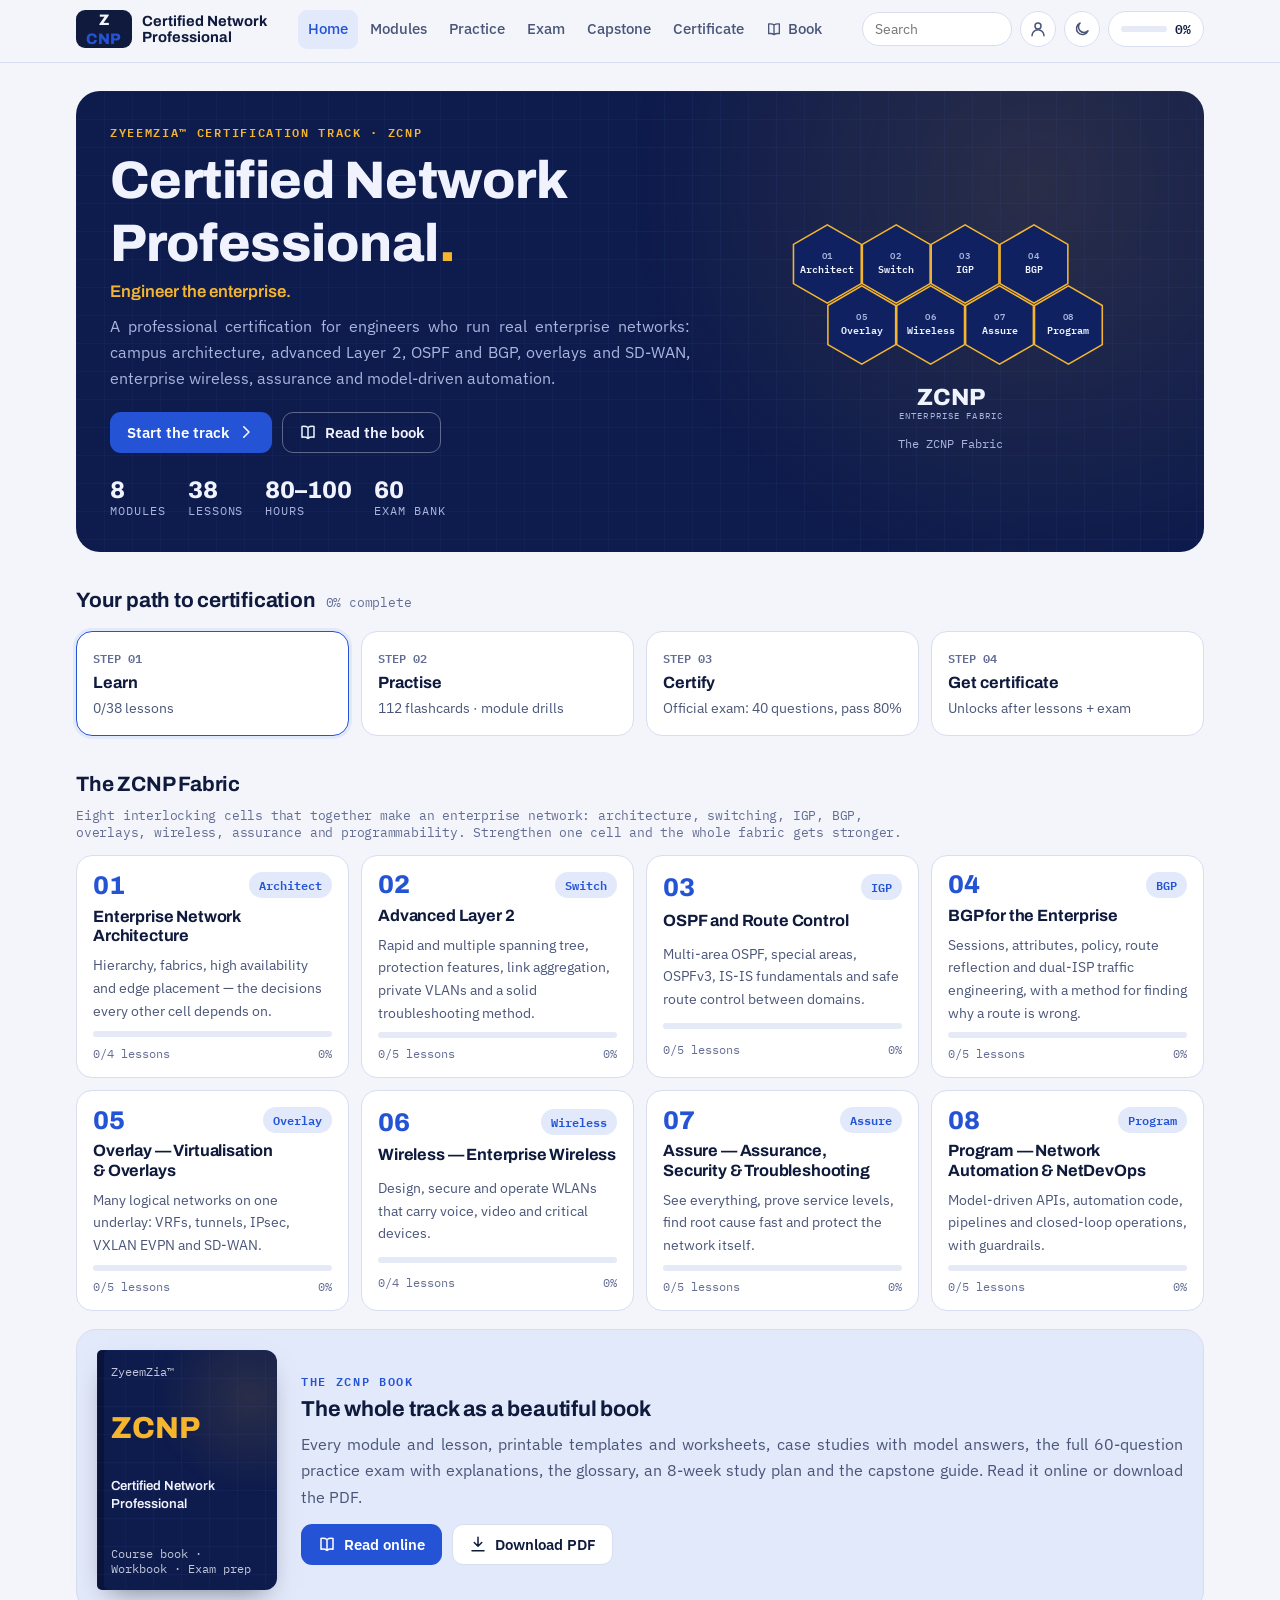
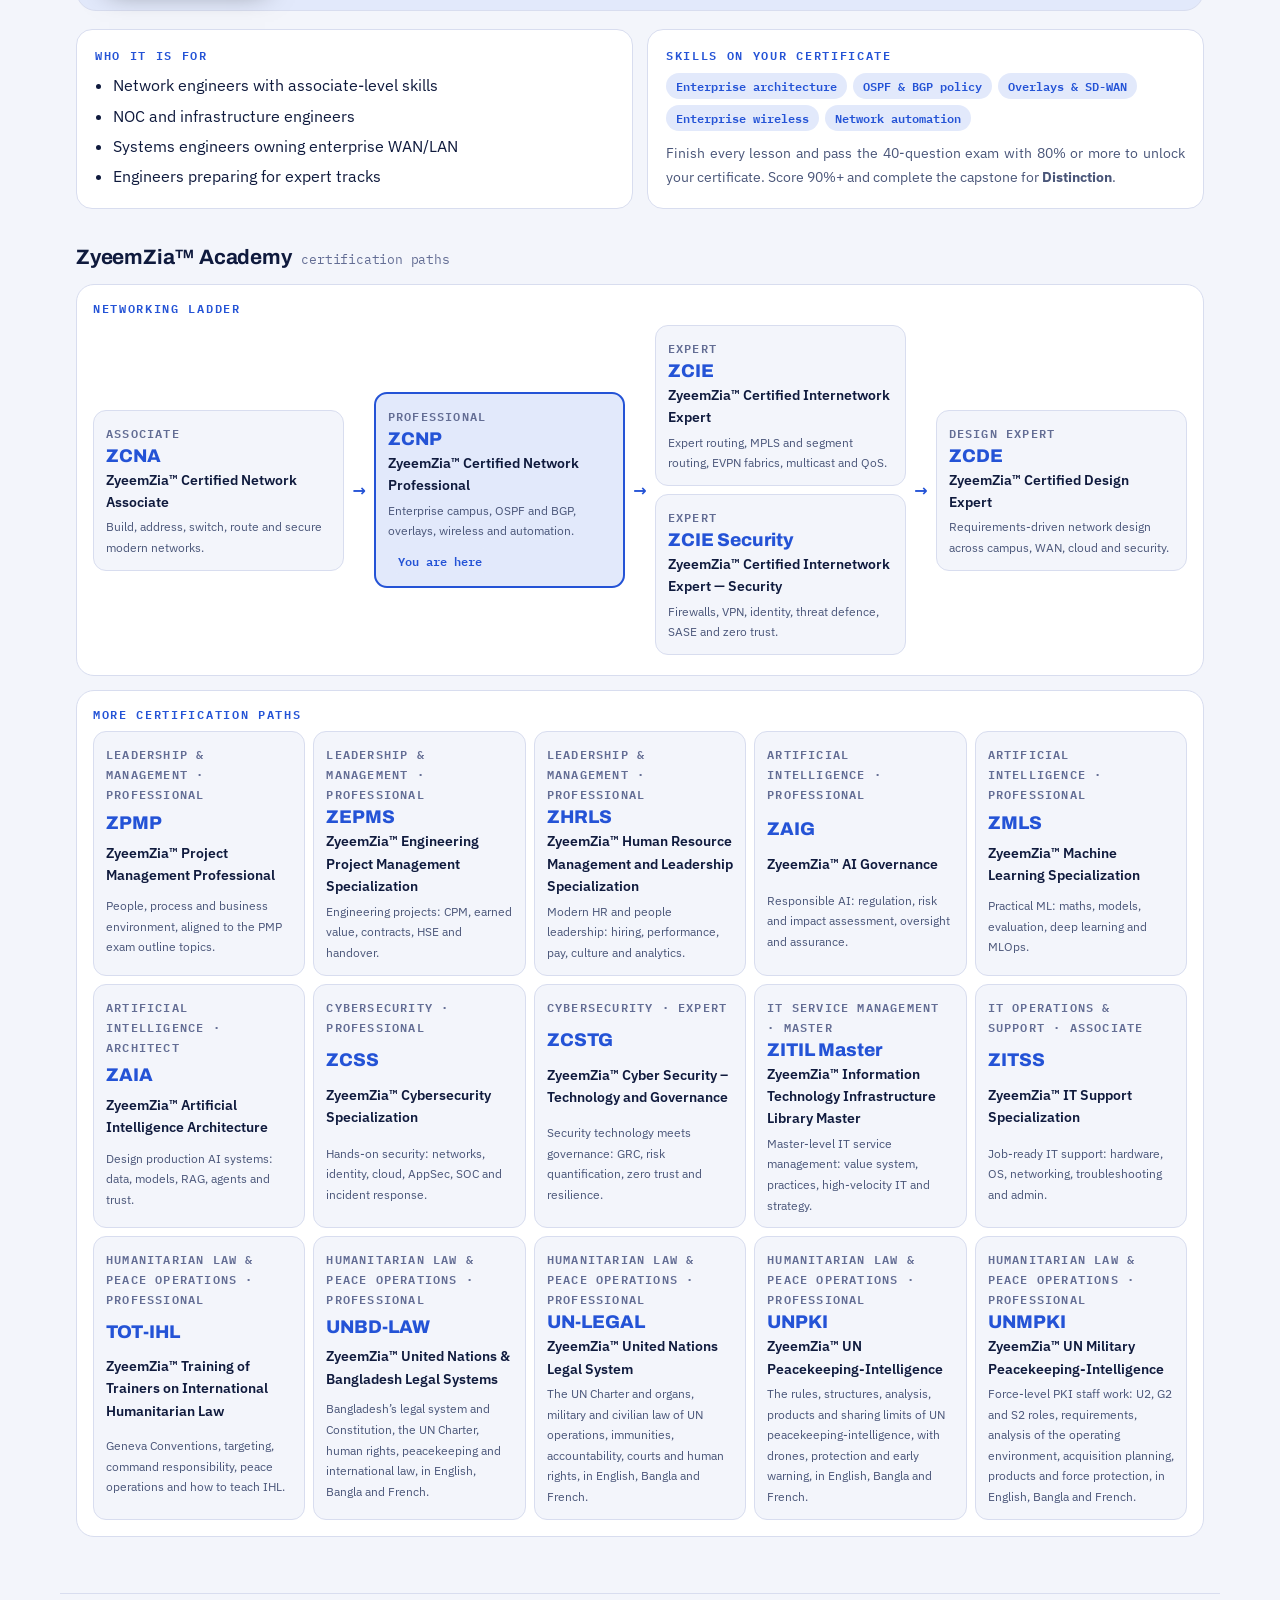
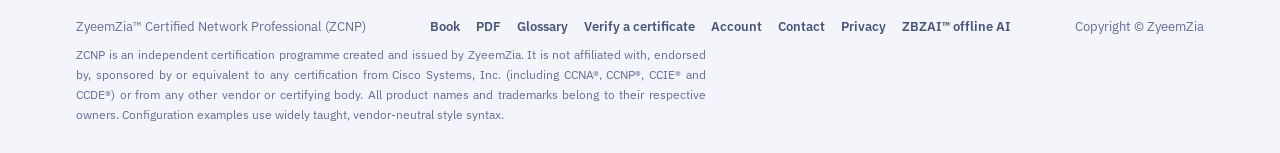
==== commit 08838a3a: "Readable sizes: text holds at 12px or more whatever the base size" ====
--- a/index.html
+++ b/index.html
@@ -24,7 +24,7 @@
 <link rel="stylesheet" href="theme.css?v=30d2abb371">
 <link rel="preload" href="fonts/IBMPlexSans-400-latin-a68a20.woff2" as="font" type="font/woff2" crossorigin>
 <link rel="preload" href="fonts/Archivo-600-latin-79dc5e.woff2" as="font" type="font/woff2" crossorigin>
-<link rel="stylesheet" href="app.css?v=af9be1b363">
+<link rel="stylesheet" href="app.css?v=2059a68e38">
 </head>
 <body>
 <header class="topbar">
--- a/app.css
+++ b/app.css
@@ -1,6 +1,8 @@
 /* ZyeemZia certification engine — site styles. Colours and faces come from theme.css (per track). */
 /* Form controls use the page font; browsers otherwise fall back to Arial. */
 button, input, select, textarea { font-family: inherit; }
+/* Small print never drops below 12px on screen. */
+small { font-size: max(12px, .85em); }
 * { box-sizing: border-box; }
 [hidden] { display: none !important; }
 html { -webkit-text-size-adjust: 100%; }
@@ -12,7 +14,7 @@
 p { margin: 0; }
 code { font: .9em var(--f-mono); background: var(--surface-2); padding: 1px 6px; border-radius: 5px; }
 .muted { color: var(--ink-2); }
-.eyebrow { font: 600 .75rem/1.2 var(--f-mono); letter-spacing: .14em; text-transform: uppercase; color: var(--accent); }
+.eyebrow { font: 600 max(12px, .75rem)/1.2 var(--f-mono); letter-spacing: .14em; text-transform: uppercase; color: var(--accent); }
 
 /* ---------- chrome ---------- */
 .topbar { position: sticky; top: 0; padding-top: env(safe-area-inset-top, 0px); z-index: 30; background: color-mix(in srgb, var(--bg) 88%, transparent); backdrop-filter: blur(10px) saturate(1.3); -webkit-backdrop-filter: blur(10px) saturate(1.3); border-bottom: 1px solid var(--line); }
@@ -22,7 +24,7 @@
 .brand-mark i { font-style: normal; color: var(--accent); }
 .brand-text { display: flex; flex-direction: column; line-height: 1.15; }
 .brand-text b { font: 700 .92rem var(--f-display); }
-.brand-text small { font: 500 .75rem var(--f-mono); color: var(--ink-2); letter-spacing: .04em; }
+.brand-text small { font: 500 max(12px, .75rem) var(--f-mono); color: var(--ink-2); letter-spacing: .04em; }
 .mainnav { display: flex; gap: 2px; margin-left: 8px; }
 .mainnav a { text-decoration: none; color: var(--ink-2); padding: 7px 10px; border-radius: 9px; font-weight: 500; font-size: .93rem; white-space: nowrap; display: inline-flex; gap: 6px; align-items: center; }
 .mainnav a:hover { background: var(--surface-2); color: var(--ink); }
@@ -40,7 +42,7 @@
 .site-foot { max-width: 1160px; margin: 0 auto; padding-block: 22px 28px; padding-left: max(16px, env(safe-area-inset-left, 0px)); padding-right: max(16px, env(safe-area-inset-right, 0px)); border-top: 1px solid var(--line); color: var(--ink-3); font-size: .82rem; display: grid; gap: 8px; }
 .site-foot .row { display: flex; gap: 8px 18px; flex-wrap: wrap; justify-content: space-between; }
 .site-foot a { color: var(--ink-2); text-decoration: none; font-weight: 600; }
-.site-foot .disc { font-size: .76rem; max-width: 90ch; }
+.site-foot .disc { font-size: max(12px, .76rem); max-width: 90ch; }
 
 /* ---------- common ---------- */
 .btn { display: inline-flex; align-items: center; justify-content: center; gap: 8px; border: 1px solid var(--line); background: var(--surface); color: var(--ink); padding: 10px 16px; border-radius: 11px; cursor: pointer; font-weight: 600; text-decoration: none; font-size: .95rem; line-height: 1.25; }
@@ -51,7 +53,7 @@
 .btn-ghost { background: none; border-color: transparent; color: var(--ink-2); }
 .btn-sm { padding: 6px 11px; font-size: .85rem; border-radius: 9px; }
 .btn[disabled] { opacity: .45; cursor: not-allowed; }
-.chip { display: inline-flex; align-items: center; gap: 5px; padding: 3px 10px; border-radius: 999px; font: 600 .76rem var(--f-mono); background: var(--surface-2); color: var(--ink-2); white-space: nowrap; }
+.chip { display: inline-flex; align-items: center; gap: 5px; padding: 3px 10px; border-radius: 999px; font: 600 max(12px, .76rem) var(--f-mono); background: var(--surface-2); color: var(--ink-2); white-space: nowrap; }
 .chip.ok { background: var(--good-soft); color: var(--good); }
 .chip.acc { background: var(--accent-soft); color: var(--accent); }
 .chips { display: flex; flex-wrap: wrap; gap: 6px; }
@@ -78,14 +80,14 @@
 .hero-stats { display: flex; gap: 22px; flex-wrap: wrap; margin-top: 24px; }
 .hero-stats div { display: grid; }
 .hero-stats b { font: 800 1.5rem var(--f-display); color: var(--hero-ink); font-variant-numeric: tabular-nums; }
-.hero-stats span { font: 500 .75rem var(--f-mono); color: var(--hero-ink-2); text-transform: uppercase; letter-spacing: .08em; }
+.hero-stats span { font: 500 max(12px, .75rem) var(--f-mono); color: var(--hero-ink-2); text-transform: uppercase; letter-spacing: .08em; }
 .hero-sig { display: grid; justify-items: center; gap: 8px; }
 .hero-sig .sg { width: 100%; max-width: 360px; height: auto; }
-.hero-sig figcaption { font: 500 .78rem var(--f-mono); color: var(--hero-ink-2); text-align: center; }
+.hero-sig figcaption { font: 500 max(12px, .78rem) var(--f-mono); color: var(--hero-ink-2); text-align: center; }
 
 .path { display: grid; grid-template-columns: repeat(4, minmax(0, 1fr)); gap: 12px; margin-top: 18px; }
 .path-step { padding: 16px; border-radius: 16px; background: var(--surface); border: 1px solid var(--line); display: grid; gap: 6px; position: relative; }
-.path-step .n { font: 700 .75rem var(--f-mono); color: var(--ink-3); }
+.path-step .n { font: 700 max(12px, .75rem) var(--f-mono); color: var(--ink-3); }
 .path-step b { font: 700 1.02rem var(--f-display); }
 .path-step small { color: var(--ink-2); font-size: .85rem; }
 .path-step.done { border-color: var(--good); }
@@ -99,7 +101,7 @@
 .mod-num { font: 800 1.6rem/1 var(--f-display); color: var(--accent); }
 .mod-card h3 { font-size: 1.02rem; }
 .mod-card p { font-size: .86rem; color: var(--ink-2); }
-.mod-card .meta { display: flex; justify-content: space-between; font: 500 .75rem var(--f-mono); color: var(--ink-3); }
+.mod-card .meta { display: flex; justify-content: space-between; font: 500 max(12px, .75rem) var(--f-mono); color: var(--ink-3); }
 .book-banner { display: grid; grid-template-columns: 180px minmax(0, 1fr); gap: 24px; align-items: center; padding: 20px; border-radius: 20px; background: var(--accent-soft); border: 1px solid var(--line); margin-top: 18px; }
 .bb-cover { aspect-ratio: 3/4; border-radius: 5px 12px 12px 5px; background: var(--hero-bg); color: var(--hero-ink); padding: 14px; display: flex; flex-direction: column; justify-content: space-between; text-decoration: none; box-shadow: inset 7px 0 0 rgba(0,0,0,.25), 0 12px 26px -12px rgba(0,0,0,.5); position: relative; overflow: hidden; transition: transform .2s; }
 .bb-cover:hover { transform: rotate(-2deg) translateY(-3px); }
@@ -107,7 +109,7 @@
 .bb-cover > *:not(.motif) { position: relative; }
 .bb-cover b { font: 800 1.9rem/1 var(--f-display); color: var(--hero-accent); }
 .bb-cover span { font: 600 .82rem/1.3 var(--f-display); }
-.bb-cover small { font: 500 .75rem var(--f-mono); opacity: .8; }
+.bb-cover small { font: 500 max(12px, .75rem) var(--f-mono); opacity: .8; }
 .bb-text { display: grid; gap: 8px; min-width: 0; }
 .bb-text h2 { font-size: 1.35rem; }
 .two { display: grid; grid-template-columns: minmax(0, 1fr) minmax(0, 1fr); gap: 14px; }
@@ -138,7 +140,7 @@
 .blk-title { font-size: 1.12rem; margin-bottom: 8px; }
 .b-text { font-size: 1.04rem; }
 .callout { padding: 14px 16px; border-radius: 14px; border-left: 4px solid var(--c); background: color-mix(in srgb, var(--c) 9%, var(--surface)); }
-.callout .ct { font: 700 .75rem var(--f-mono); letter-spacing: .12em; text-transform: uppercase; color: var(--c); display: block; margin-bottom: 4px; }
+.callout .ct { font: 700 max(12px, .75rem) var(--f-mono); letter-spacing: .12em; text-transform: uppercase; color: var(--c); display: block; margin-bottom: 4px; }
 .callout b.h { display: block; font-family: var(--f-display); margin-bottom: 2px; }
 .callout.insight { --c: var(--accent-2); } .callout.warning { --c: var(--bad); } .callout.example { --c: var(--good); } .callout.pro { --c: var(--accent); } .callout.definition { --c: var(--ink-2); }
 .keypoints { padding: 16px 18px; border-radius: 14px; background: var(--surface); border: 1px solid var(--line); }
@@ -148,7 +150,7 @@
 .tbl { overflow-x: auto; border: 1px solid var(--line); border-radius: 14px; background: var(--surface); }
 table { width: 100%; border-collapse: collapse; font-size: .93rem; }
 th, td { text-align: left; padding: 9px 12px; border-bottom: 1px solid var(--line); vertical-align: top; }
-th { background: var(--surface-2); font: 600 .78rem var(--f-mono); letter-spacing: .04em; color: var(--ink-2); text-transform: uppercase; }
+th { background: var(--surface-2); font: 600 max(12px, .78rem) var(--f-mono); letter-spacing: .04em; color: var(--ink-2); text-transform: uppercase; }
 tr:last-child td { border-bottom: 0; }
 .steps { margin: 0; padding: 0; list-style: none; counter-reset: st; display: grid; gap: 10px; }
 .steps li { counter-increment: st; display: grid; grid-template-columns: 38px minmax(0, 1fr); gap: 12px; padding: 12px 14px; border-radius: 14px; background: var(--surface); border: 1px solid var(--line); }
@@ -170,7 +172,7 @@
 .flow-i + .flow-i::after { content: ""; position: absolute; left: -7px; top: calc(50% - 4px); border: 5px solid transparent; border-left-color: var(--accent); }
 .flow-i b { font: 700 .92rem var(--f-display); }
 .flow-i span { font-size: .82rem; color: var(--ink-2); }
-.flow-i .k { font: 700 .75rem var(--f-mono); color: var(--accent); }
+.flow-i .k { font: 700 max(12px, .75rem) var(--f-mono); color: var(--accent); }
 .layers { display: grid; gap: 6px; }
 .layer { display: grid; grid-template-columns: 170px minmax(0, 1fr); border-radius: 12px; overflow: hidden; border: 1px solid var(--line); background: var(--surface); }
 .layer > b { background: color-mix(in srgb, var(--accent) calc(var(--d) * 1%), var(--surface)); color: var(--ink); padding: 10px 12px; font: 700 .88rem var(--f-display); display: flex; align-items: center; }
@@ -178,7 +180,7 @@
 .layer .parts span { font: 500 .8rem var(--f-mono); padding: 3px 9px; border-radius: 7px; background: var(--surface-2); border: 1px solid var(--line); }
 .formula { display: grid; grid-template-columns: repeat(auto-fill, minmax(230px, 1fr)); gap: 10px; }
 .fm { padding: 14px; border-radius: 14px; background: var(--surface); border: 1px solid var(--line); display: grid; gap: 4px; }
-.fm small { font: 600 .75rem var(--f-mono); color: var(--ink-3); text-transform: uppercase; letter-spacing: .08em; }
+.fm small { font: 600 max(12px, .75rem) var(--f-mono); color: var(--ink-3); text-transform: uppercase; letter-spacing: .08em; }
 .fm code { font-size: 1rem; background: var(--accent-soft); color: var(--ink); padding: 6px 10px; justify-self: start; max-width: 100%; overflow-wrap: anywhere; white-space: normal; }
 .fm p { font-size: .88rem; color: var(--ink-2); }
 .case { border-radius: 16px; border: 1px solid var(--line); background: var(--surface); overflow: hidden; }
@@ -220,7 +222,7 @@
 .opts { display: grid; gap: 8px; }
 .opt { text-align: left; border: 1.5px solid var(--line); background: var(--bg); border-radius: 12px; padding: 11px 14px; cursor: pointer; display: grid; grid-template-columns: 28px minmax(0, 1fr); gap: 10px; align-items: start; }
 .opt:hover:not([disabled]) { border-color: var(--accent); }
-.opt .k { width: 26px; height: 26px; border-radius: 50%; background: var(--surface-2); display: grid; place-items: center; font: 700 .78rem var(--f-mono); }
+.opt .k { width: 26px; height: 26px; border-radius: 50%; background: var(--surface-2); display: grid; place-items: center; font: 700 max(12px, .78rem) var(--f-mono); }
 .opt.ok { border-color: var(--good); background: var(--good-soft); } .opt.ok .k { background: var(--good); color: var(--on-status, #fff); }
 .opt.no { border-color: var(--bad); background: var(--bad-soft); } .opt.no .k { background: var(--bad); color: var(--on-status, #fff); }
 .opt.sel { border-color: var(--accent); background: var(--accent-soft); } .opt.sel .k { background: var(--accent); color: var(--accent-ink); }
@@ -237,7 +239,7 @@
 .exam-bar { position: sticky; top: calc(env(safe-area-inset-top, 0px) + 62px); z-index: 5; display: flex; justify-content: space-between; align-items: center; gap: 10px; flex-wrap: wrap; padding: 10px 14px; border-radius: 14px; background: var(--surface); border: 1px solid var(--line); font: 600 .9rem var(--f-mono); }
 .timer.low { color: var(--bad); }
 .qmap { display: grid; grid-template-columns: repeat(auto-fill, minmax(34px, 1fr)); gap: 5px; }
-.qmap button { height: 32px; border-radius: 8px; border: 1px solid var(--line); background: var(--bg); cursor: pointer; font: 600 .78rem var(--f-mono); }
+.qmap button { height: 32px; border-radius: 8px; border: 1px solid var(--line); background: var(--bg); cursor: pointer; font: 600 max(12px, .78rem) var(--f-mono); }
 .qmap button.ans { background: var(--accent-soft); border-color: var(--accent); }
 .qmap button.flag { box-shadow: inset 0 -3px 0 var(--warn); }
 .qmap button.cur { outline: 2px solid var(--ink); }
@@ -260,7 +262,7 @@
 .req-i .st { width: 26px; height: 26px; border-radius: 50%; display: grid; place-items: center; background: var(--surface-2); color: var(--ink-3); font-weight: 800; }
 .req-i.ok .st { background: var(--good); color: var(--on-status, #fff); }
 .cert-tools { display: flex; gap: 10px; flex-wrap: wrap; align-items: end; margin: 16px 0; }
-.cert-tools label { display: grid; gap: 4px; font: 600 .78rem var(--f-mono); color: var(--ink-2); flex: 1 1 260px; }
+.cert-tools label { display: grid; gap: 4px; font: 600 max(12px, .78rem) var(--f-mono); color: var(--ink-2); flex: 1 1 260px; }
 .cert-tools input { padding: 11px 14px; border-radius: 11px; border: 1px solid var(--line); background: var(--surface); color: var(--ink); font: 16px var(--f-body); }
 .cert-canvas { width: 100%; height: auto; border-radius: 14px; box-shadow: 0 16px 40px -18px rgba(0,0,0,.45); display: block; }
 .cred { font: 600 .9rem var(--f-mono); }
@@ -313,7 +315,7 @@
 @media (max-width: 860px) {
   .mainnav { display: none; }
   .tabbar { display: grid; grid-template-columns: repeat(5, minmax(0, 1fr)); position: fixed; left: 0; right: 0; bottom: 0; z-index: 40; background: var(--surface); border-top: 1px solid var(--line); padding-bottom: env(safe-area-inset-bottom, 0px); padding-left: env(safe-area-inset-left, 0px); padding-right: env(safe-area-inset-right, 0px); }
-  .tabbar a { display: flex; flex-direction: column; align-items: center; gap: 2px; padding: 8px 2px 7px; text-decoration: none; color: var(--ink-2); font-size: .75rem; font-weight: 600; }
+  .tabbar a { display: flex; flex-direction: column; align-items: center; gap: 2px; padding: 8px 2px 7px; text-decoration: none; color: var(--ink-2); font-size: max(12px, .75rem); font-weight: 600; }
   .tabbar a[aria-current="page"] { color: var(--accent); }
   .site-foot { padding-bottom: calc(84px + env(safe-area-inset-bottom, 0px)); }
   .toast { bottom: calc(80px + env(safe-area-inset-bottom, 0px)); }
@@ -344,7 +346,7 @@
 
 /* ---------- CLI labs ---------- */
 .cli-win { border-radius: 14px; overflow: hidden; border: 1px solid #1f2633; background: #0d1117; box-shadow: 0 10px 24px -16px rgba(0,0,0,.6); }
-.cli-bar { display: flex; align-items: center; gap: 7px; padding: 8px 12px; background: #161b22; color: #9da7b3; font: 600 .78rem var(--f-mono); }
+.cli-bar { display: flex; align-items: center; gap: 7px; padding: 8px 12px; background: #161b22; color: #9da7b3; font: 600 max(12px, .78rem) var(--f-mono); }
 .cli-bar i { width: 11px; height: 11px; border-radius: 50%; background: #ff5f56; } .cli-bar i:nth-child(2) { background: #ffbd2e; } .cli-bar i:nth-child(3) { background: #27c93f; }
 .cli-bar span { margin-left: 8px; flex: 1; min-width: 0; overflow: hidden; text-overflow: ellipsis; white-space: nowrap; }
 .cli-bar .cli-copy { background: #21262d; color: #c9d1d9; border-color: #30363d; }
@@ -353,11 +355,11 @@
 .cli-note { font-size: .88rem; color: var(--ink-2); margin-top: 6px; }
 /* ---------- subnet calculator ---------- */
 .tool-subnet { padding: 18px; border-radius: 16px; border: 2px solid var(--accent-2); background: var(--surface); display: grid; gap: 12px; }
-.sn-in { display: grid; gap: 4px; font: 600 .78rem var(--f-mono); color: var(--ink-2); max-width: 340px; }
+.sn-in { display: grid; gap: 4px; font: 600 max(12px, .78rem) var(--f-mono); color: var(--ink-2); max-width: 340px; }
 .sn-in input { padding: 11px 14px; border-radius: 11px; border: 1px solid var(--line); background: var(--bg); color: var(--ink); font: 600 1.05rem var(--f-mono); }
 .sn-grid { display: grid; grid-template-columns: repeat(auto-fill, minmax(170px, 1fr)); gap: 8px; }
 .sn-grid div { padding: 10px 12px; border-radius: 10px; background: var(--surface-2); display: grid; gap: 2px; min-width: 0; }
-.sn-grid small { font: 600 .75rem var(--f-mono); color: var(--ink-3); text-transform: uppercase; letter-spacing: .06em; }
+.sn-grid small { font: 600 max(12px, .75rem) var(--f-mono); color: var(--ink-3); text-transform: uppercase; letter-spacing: .06em; }
 .sn-grid b { font: 600 .95rem var(--f-mono); overflow-wrap: anywhere; }
 /* ---------- academy ladder ---------- */
 .academy { display: grid; grid-template-columns: minmax(0, 2.4fr) minmax(0, 1fr); gap: 14px; }
@@ -374,9 +376,9 @@
 .ac-card.soon b { color: var(--ink-2); }
 .ac-card.soon .chip { justify-self: start; }
 .ac-card b { font: 800 1.15rem var(--f-display); color: var(--accent); }
-.ac-lv { font: 600 .75rem var(--f-mono); text-transform: uppercase; letter-spacing: .1em; color: var(--ink-3); }
+.ac-lv { font: 600 max(12px, .75rem) var(--f-mono); text-transform: uppercase; letter-spacing: .1em; color: var(--ink-3); }
 .ac-n { font-size: .85rem; font-weight: 600; }
-.ac-card small { font-size: .78rem; color: var(--ink-2); }
+.ac-card small { font-size: max(12px, .78rem); color: var(--ink-2); }
 .ac-card .chip { justify-self: start; margin-top: 4px; }
 @media (max-width: 860px) { .academy { grid-template-columns: 1fr; } }
 /* ---------- new signature diagrams ---------- */
@@ -431,7 +433,7 @@
 .cert-name { flex: 1 1 100%; margin: 0; }
 .vf-big { font-size: clamp(2.2rem, 7vw, 3.4rem); }
 dl.vf { display: grid; grid-template-columns: max-content minmax(0, 1fr); gap: 10px 20px; margin: 0; }
-dl.vf dt { font: 600 .78rem var(--f-mono); color: var(--ink-3); text-transform: uppercase; letter-spacing: .04em; padding-top: 3px; }
+dl.vf dt { font: 600 max(12px, .78rem) var(--f-mono); color: var(--ink-3); text-transform: uppercase; letter-spacing: .04em; padding-top: 3px; }
 dl.vf dd { margin: 0; font-weight: 600; overflow-wrap: anywhere; }
 @media (max-width: 560px) { dl.vf { grid-template-columns: minmax(0, 1fr); gap: 2px; } dl.vf dd { margin-bottom: 10px; } }
 
@@ -525,7 +527,7 @@
 .tl::before { content: ""; position: absolute; left: 6px; right: 6px; top: 7px; height: 3px; border-radius: 3px; background: linear-gradient(90deg, var(--accent), var(--accent-2)); }
 .tl li { position: relative; min-width: 0; }
 .tl li::before { content: ""; position: absolute; top: -21px; left: 0; width: 11px; height: 11px; border-radius: 50%; background: var(--surface); border: 3px solid var(--accent); }
-.tl-when { display: block; font: 700 .75rem var(--f-mono); letter-spacing: .06em; color: var(--accent); text-transform: uppercase; }
+.tl-when { display: block; font: 700 max(12px, .75rem) var(--f-mono); letter-spacing: .06em; color: var(--accent); text-transform: uppercase; }
 .tl b { display: block; font-family: var(--f-display); font-size: .95rem; line-height: 1.3; margin: 2px 0 3px; }
 .tl p { margin: 0; font-size: .86rem; color: var(--ink-2); line-height: 1.45; }
 .tl.tl-v { grid-template-columns: minmax(0, 1fr); padding: 0 0 0 26px; gap: 12px; }
@@ -534,13 +536,13 @@
 /* matrix */
 .mx { display: grid; grid-template-columns: 26px minmax(0, 1fr); gap: 6px 8px; }
 .mx-y { display: flex; align-items: center; justify-content: center; }
-.mx-y span { writing-mode: vertical-rl; transform: rotate(180deg); font: 700 .75rem var(--f-mono); letter-spacing: .1em; text-transform: uppercase; color: var(--ink-3); white-space: nowrap; }
+.mx-y span { writing-mode: vertical-rl; transform: rotate(180deg); font: 700 max(12px, .75rem) var(--f-mono); letter-spacing: .1em; text-transform: uppercase; color: var(--ink-3); white-space: nowrap; }
 .mx-grid { display: grid; grid-template-columns: minmax(0, 1fr) minmax(0, 1fr); gap: 8px; }
 .mx-q { border: 1px solid var(--line); border-radius: 12px; padding: 12px 14px; background: var(--surface-2); min-width: 0; }
 .mx-q.q1 { background: var(--accent-soft); border-color: var(--accent); }
 .mx-q b { display: block; font-family: var(--f-display); font-size: .95rem; margin-bottom: 4px; }
 .mx-q ul { margin: 0; padding-left: 1.1em; font-size: .86rem; color: var(--ink-2); line-height: 1.45; }
-.mx-x { grid-column: 2; text-align: center; font: 700 .75rem var(--f-mono); letter-spacing: .1em; text-transform: uppercase; color: var(--ink-3); }
+.mx-x { grid-column: 2; text-align: center; font: 700 max(12px, .75rem) var(--f-mono); letter-spacing: .1em; text-transform: uppercase; color: var(--ink-3); }
 /* tree */
 .tree, .tree ul { list-style: none; margin: 0; padding: 0; display: flex; justify-content: center; }
 /* as wide as the space allows, never narrower than its words; wider trees scroll from the left edge */
@@ -557,7 +559,7 @@
 .tree > li { padding-top: 0; } .tree > li::before, .tree > li::after { display: none; }
 .tr-n { border: 1px solid var(--line); background: var(--surface-2); border-radius: 10px; padding: 8px 10px; text-align: center; max-width: 230px; }
 .tr-n b { display: block; font-family: var(--f-display); font-size: .88rem; line-height: 1.25; }
-.tr-n span { display: block; font-size: .76rem; color: var(--ink-2); line-height: 1.35; margin-top: 2px; }
+.tr-n span { display: block; font-size: max(12px, .76rem); color: var(--ink-2); line-height: 1.35; margin-top: 2px; }
 .tr-n.d0 { background: var(--accent); border-color: transparent; } .tr-n.d0 b, .tr-n.d0 span { color: var(--accent-ink); }
 .tr-n.d1 { background: var(--accent-soft); border-color: var(--accent); }
 @media (max-width: 700px) {
@@ -579,4 +581,4 @@
   .tree > li::before, .tree > li::after { display: none !important; }
   .tr-n { display: inline-block; text-align: left; max-width: 100%; }
 }
-.fig:has(.fig-scroll.more)::after { content: "↔  Swipe sideways to see the whole diagram"; display: block; margin-top: 8px; font: 600 .75rem var(--f-mono); letter-spacing: .04em; color: var(--ink-3); }
+.fig:has(.fig-scroll.more)::after { content: "↔  Swipe sideways to see the whole diagram"; display: block; margin-top: 8px; font: 600 max(12px, .75rem) var(--f-mono); letter-spacing: .04em; color: var(--ink-3); }
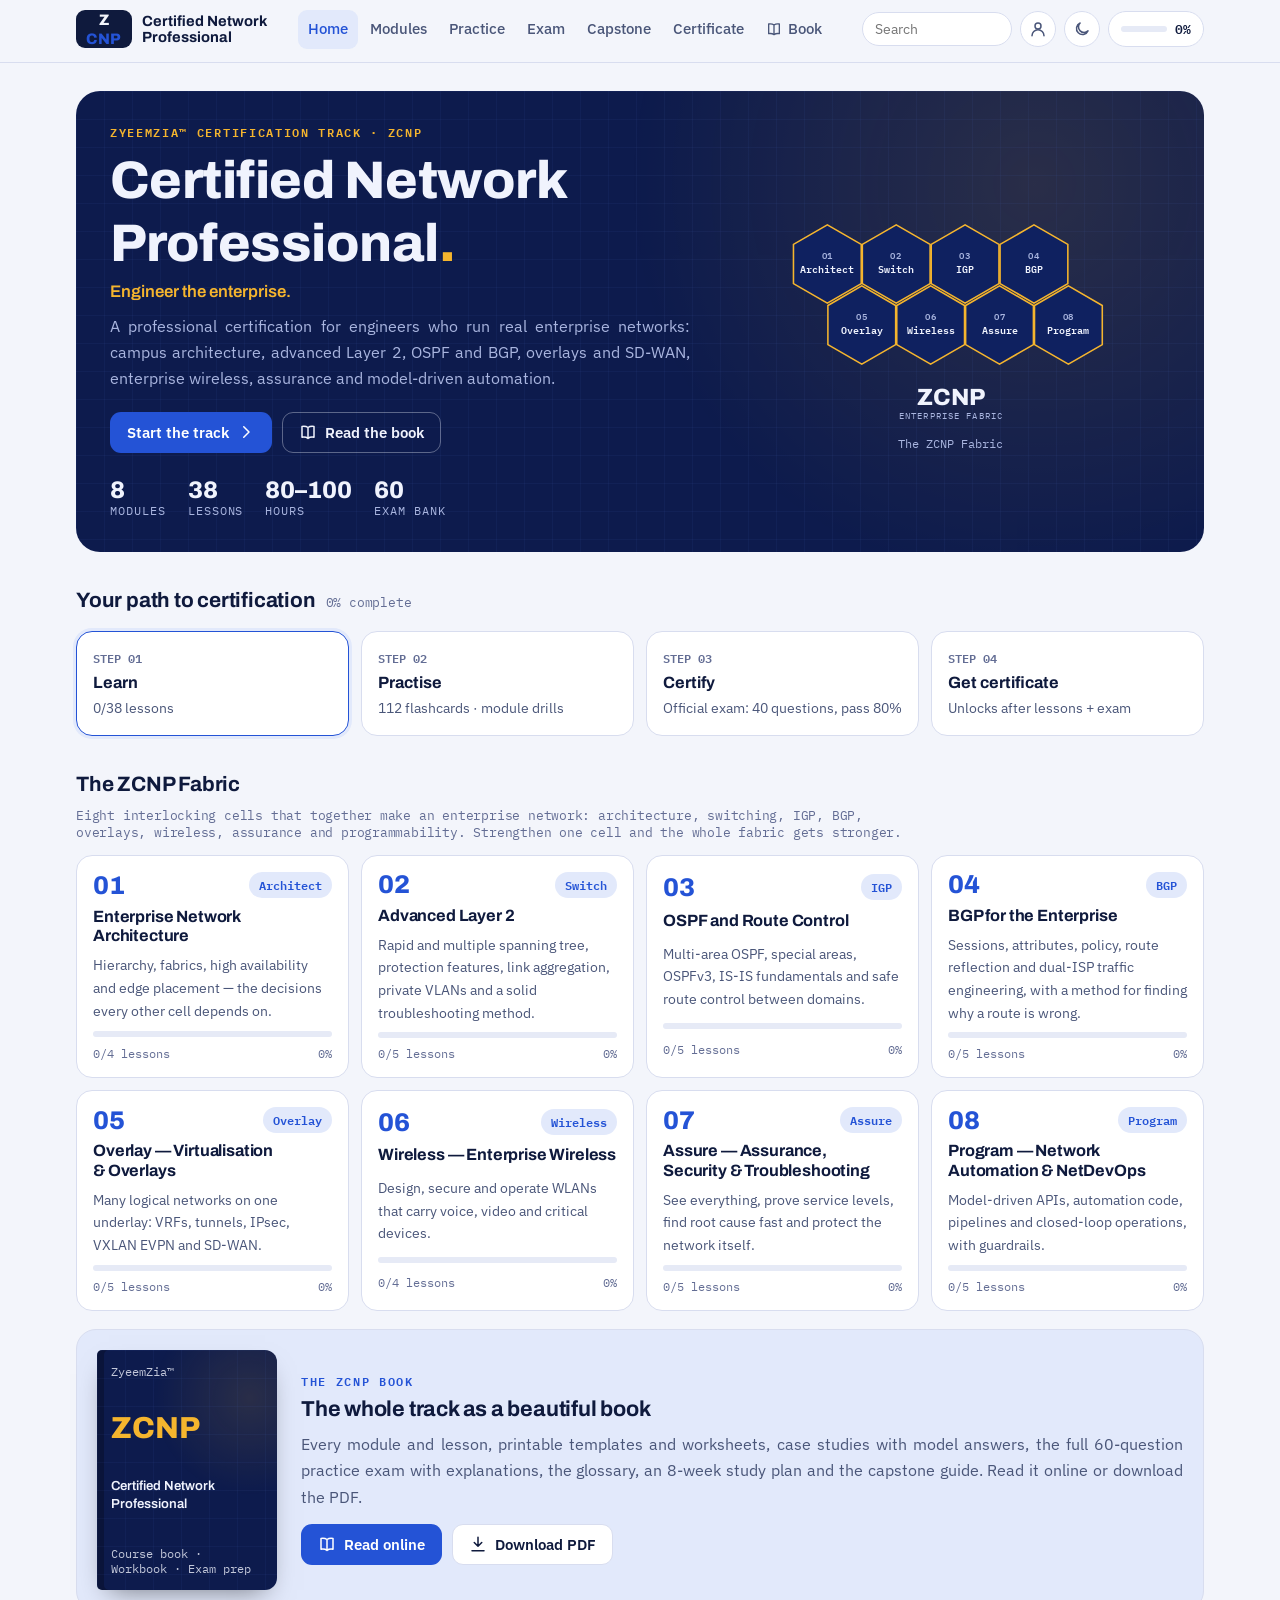
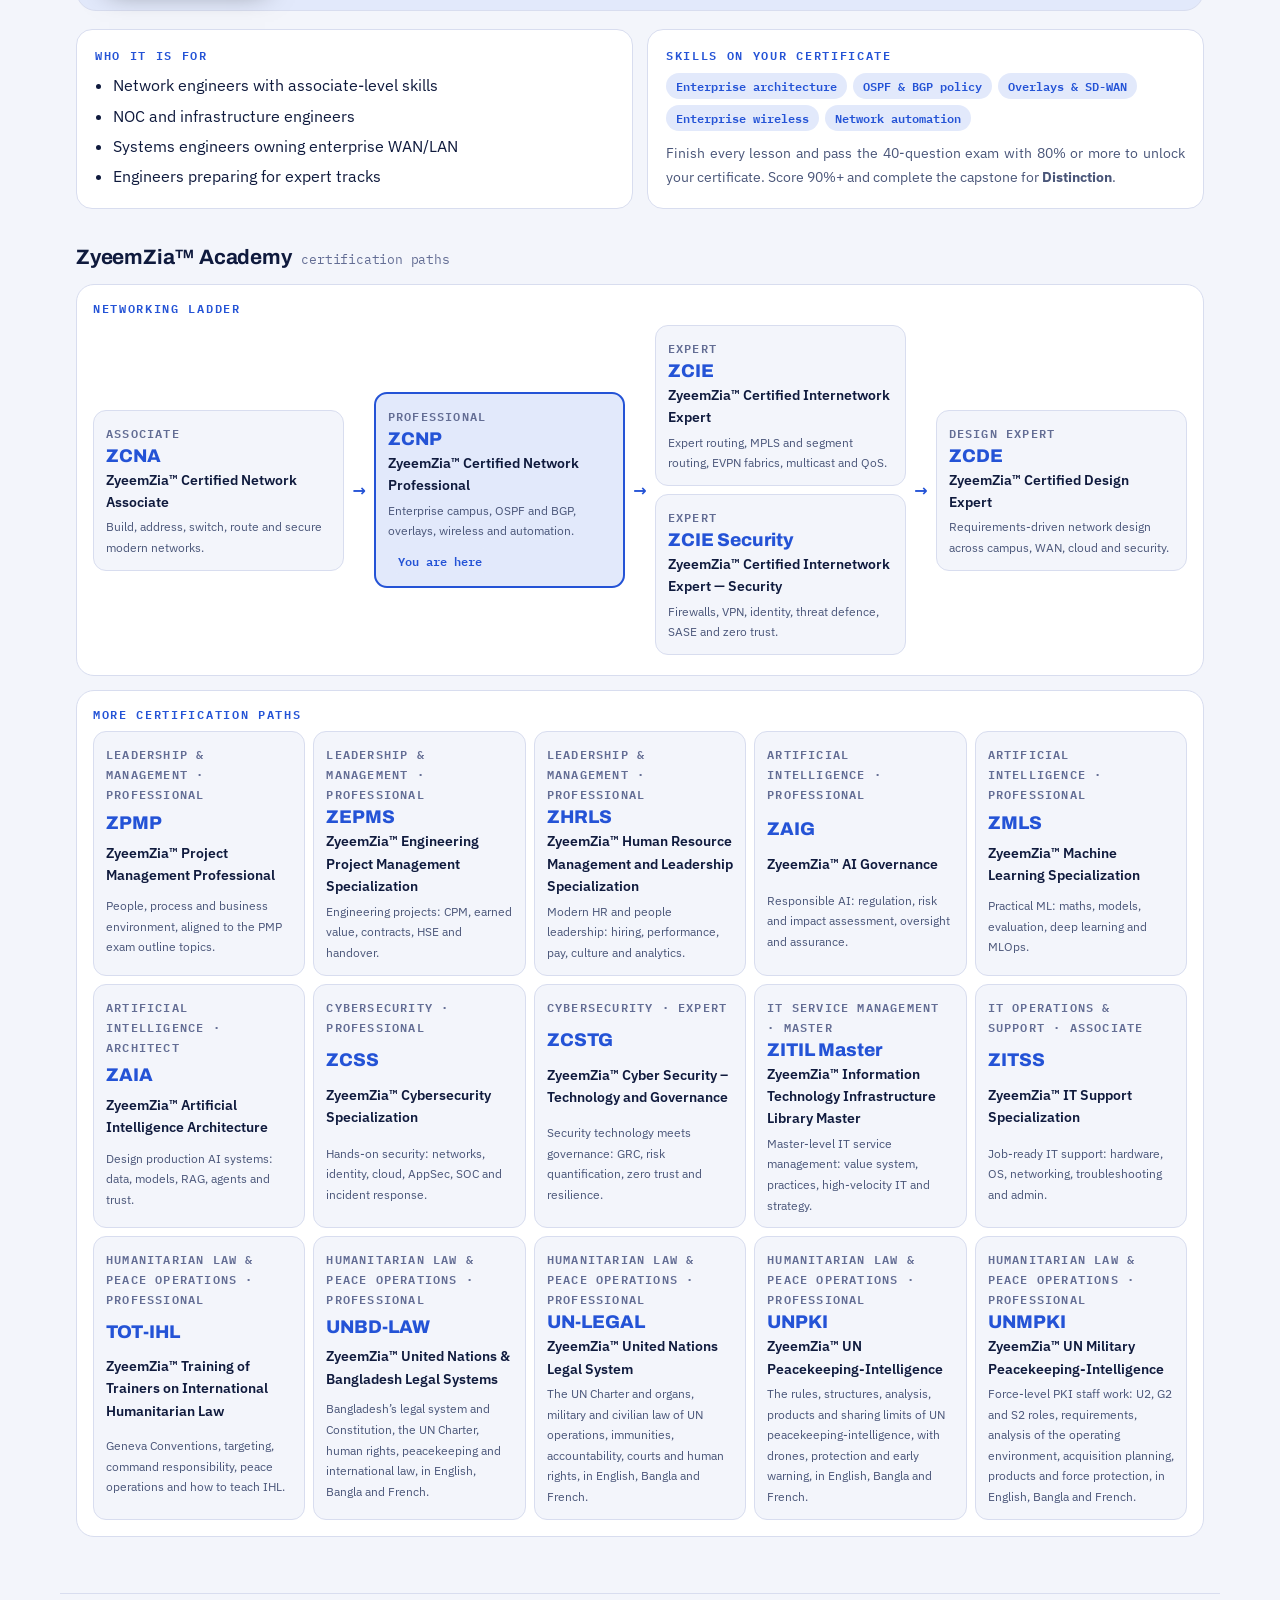
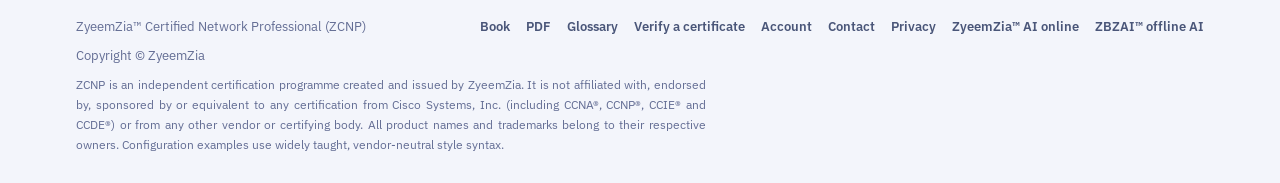
==== commit 1190c739: "Footer: ZyeemZia AI online and ZBZAI offline AI links side by side" ====
--- a/index.html
+++ b/index.html
@@ -43,7 +43,7 @@
 </header>
 <main id="view" class="view" tabindex="-1"><div class="boot" aria-label="Loading the course"><i></i><i></i><i></i></div></main>
 <footer class="site-foot">
-  <div class="row"><span>ZyeemZia™ Certified Network Professional (ZCNP)</span><span style="display:flex;gap:16px;flex-wrap:wrap"><a href="book.html" target="_blank" rel="noopener">Book</a><a href="ZCNP-Book.pdf" download>PDF</a><a href="#glossary">Glossary</a><a href="#verify/">Verify a certificate</a><a href="#account">Account</a><a href="#contact">Contact</a><a href="privacy.html">Privacy</a><a href="https://zbzai.zyeemzia.com/" target="_blank" rel="noopener">ZBZAI™ offline AI</a></span><span>Copyright © ZyeemZia</span></div>
+  <div class="row"><span>ZyeemZia™ Certified Network Professional (ZCNP)</span><span style="display:flex;gap:16px;flex-wrap:wrap"><a href="book.html" target="_blank" rel="noopener">Book</a><a href="ZCNP-Book.pdf" download>PDF</a><a href="#glossary">Glossary</a><a href="#verify/">Verify a certificate</a><a href="#account">Account</a><a href="#contact">Contact</a><a href="privacy.html">Privacy</a><a href="https://ai.zyeemzia.com/" target="_blank" rel="noopener">ZyeemZia™ AI online</a><a href="https://zbzai.zyeemzia.com/" target="_blank" rel="noopener">ZBZAI™ offline AI</a></span><span>Copyright © ZyeemZia</span></div>
   <p class="disc" id="disc"></p>
 </footer>
 <nav class="tabbar" id="tabbar" aria-label="Main mobile"></nav>
